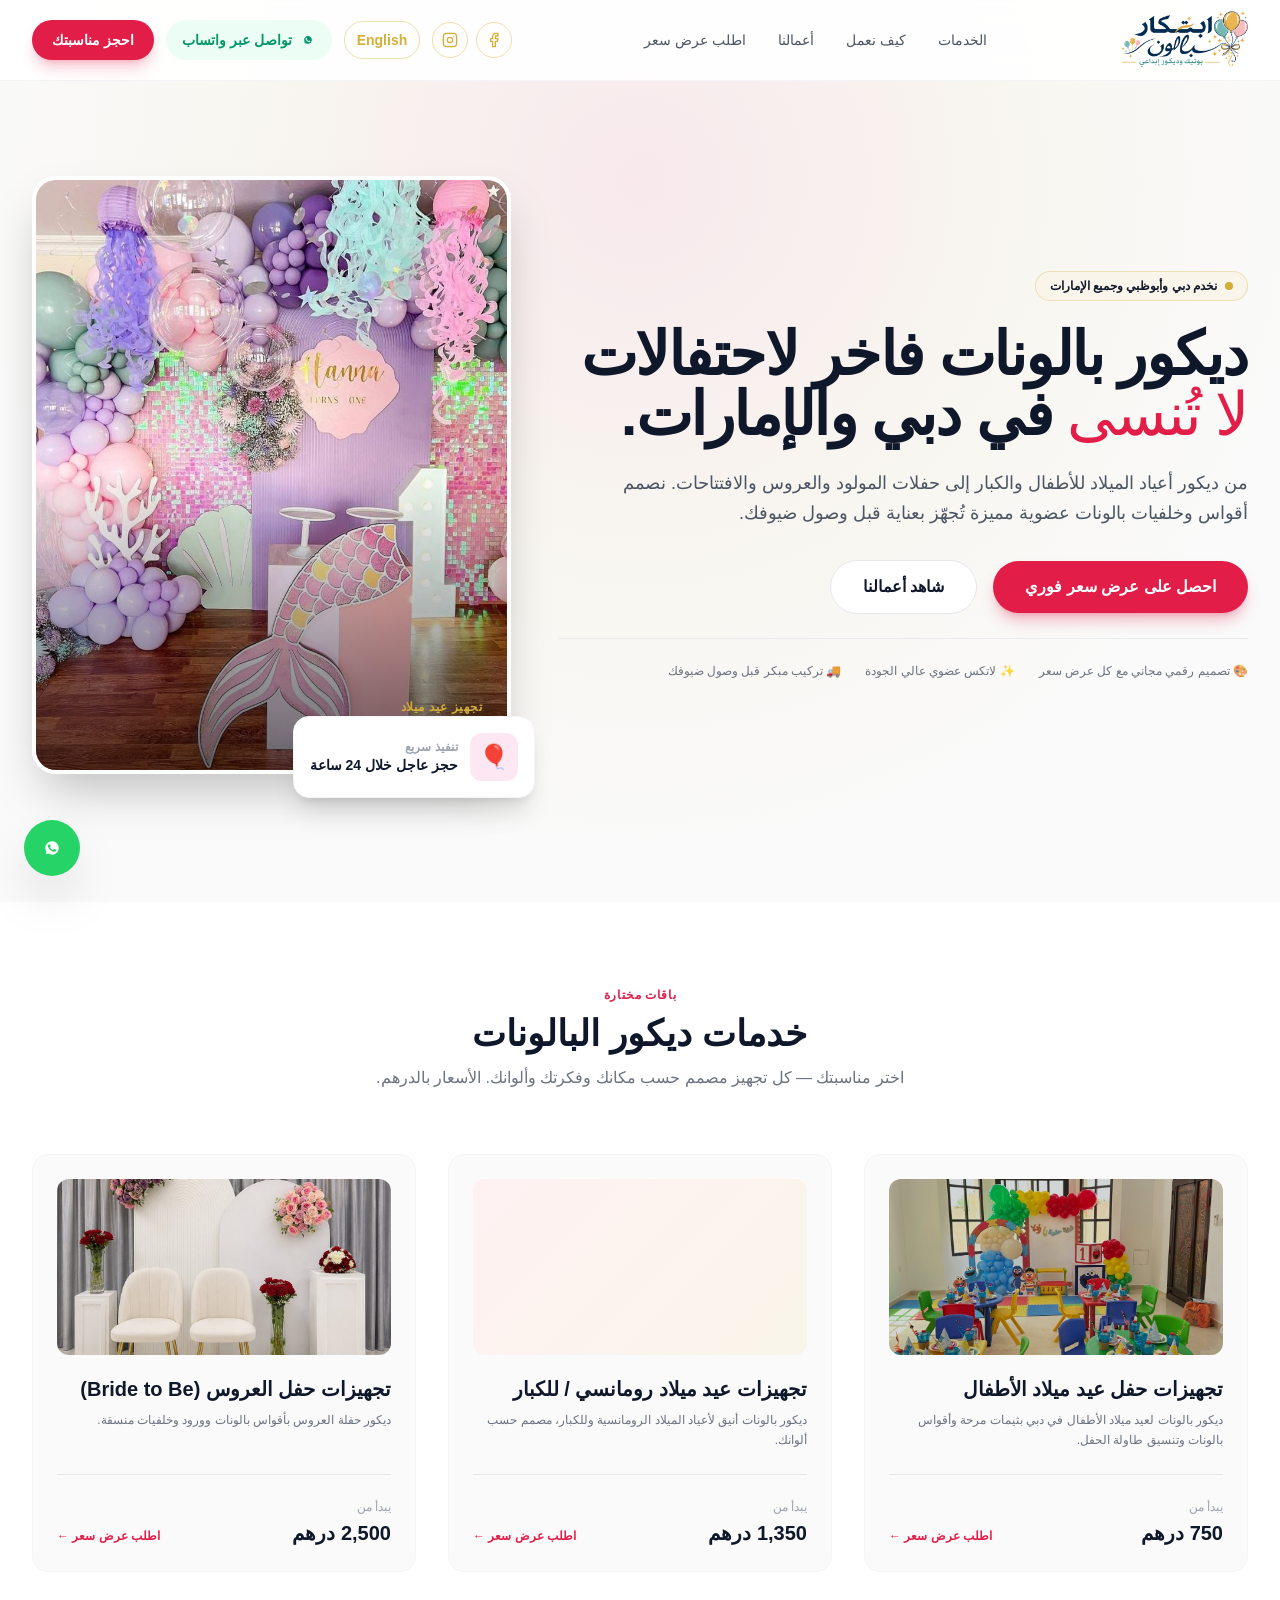
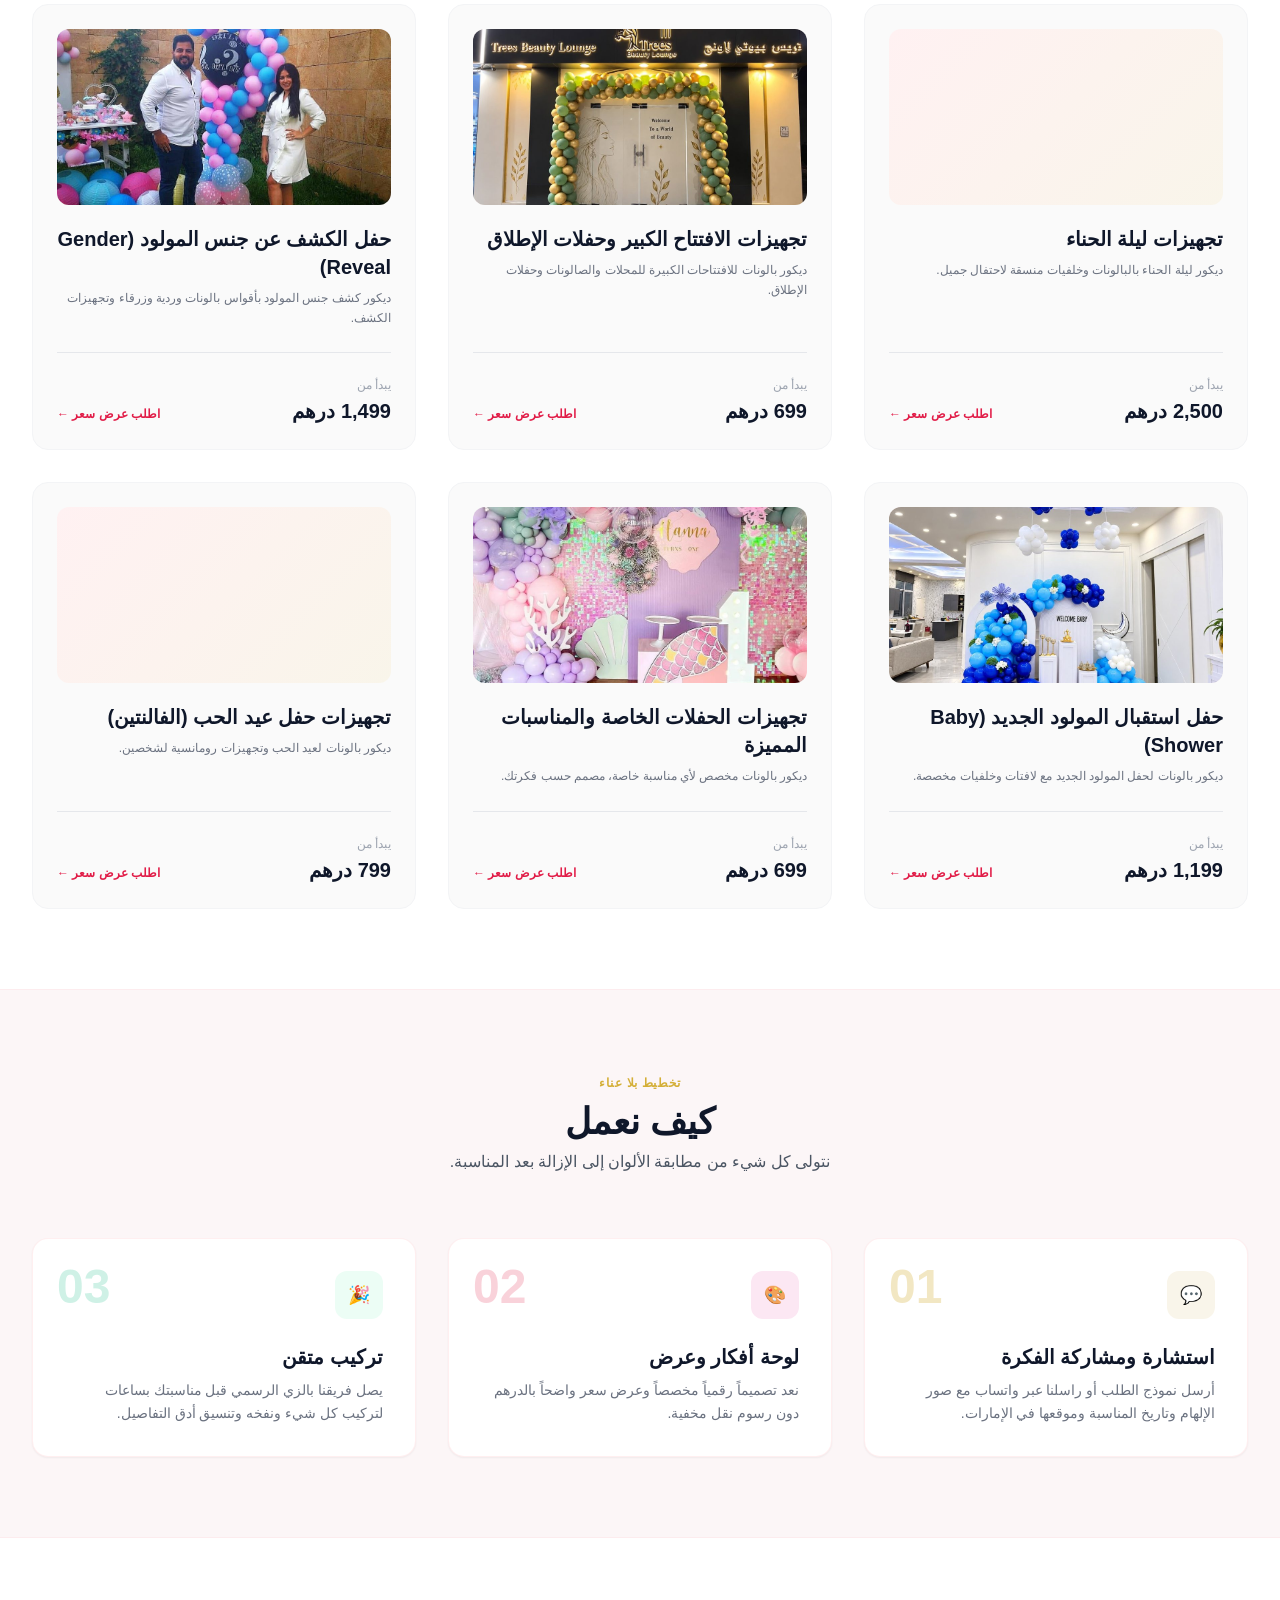
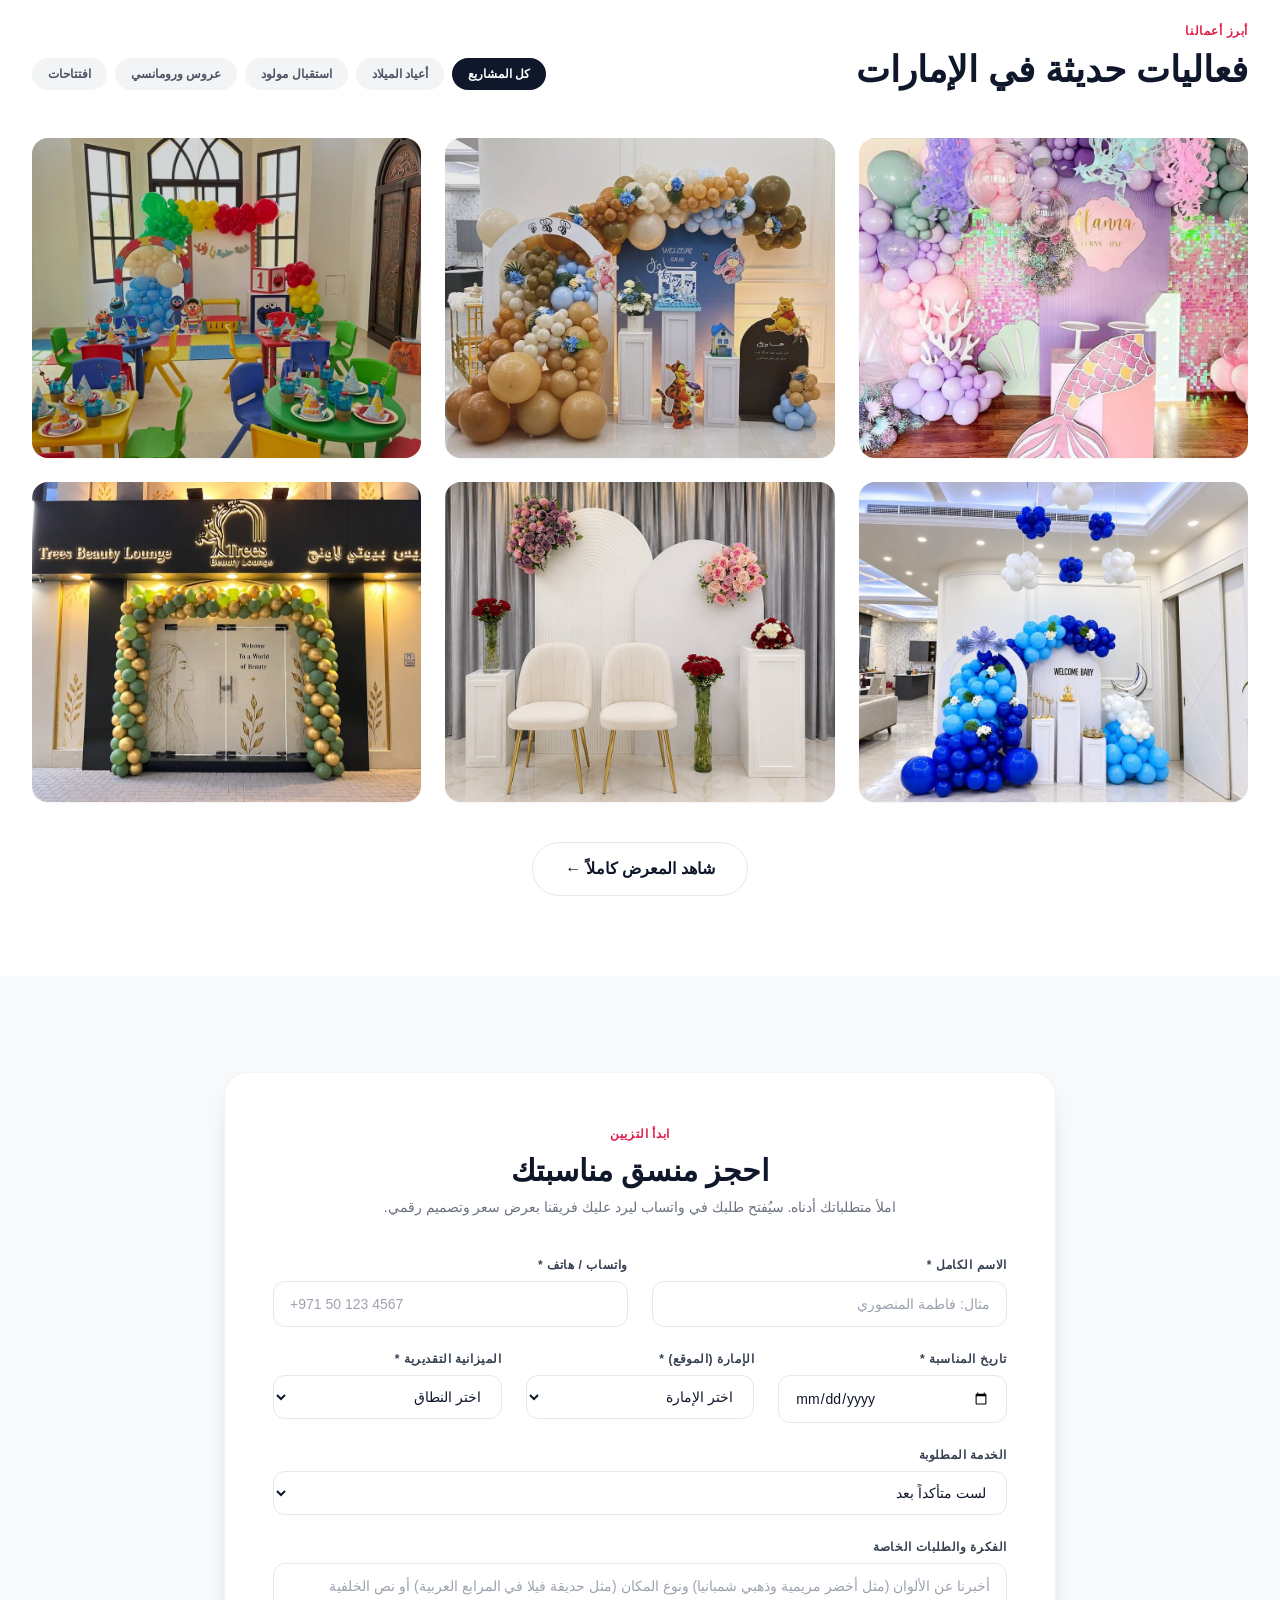
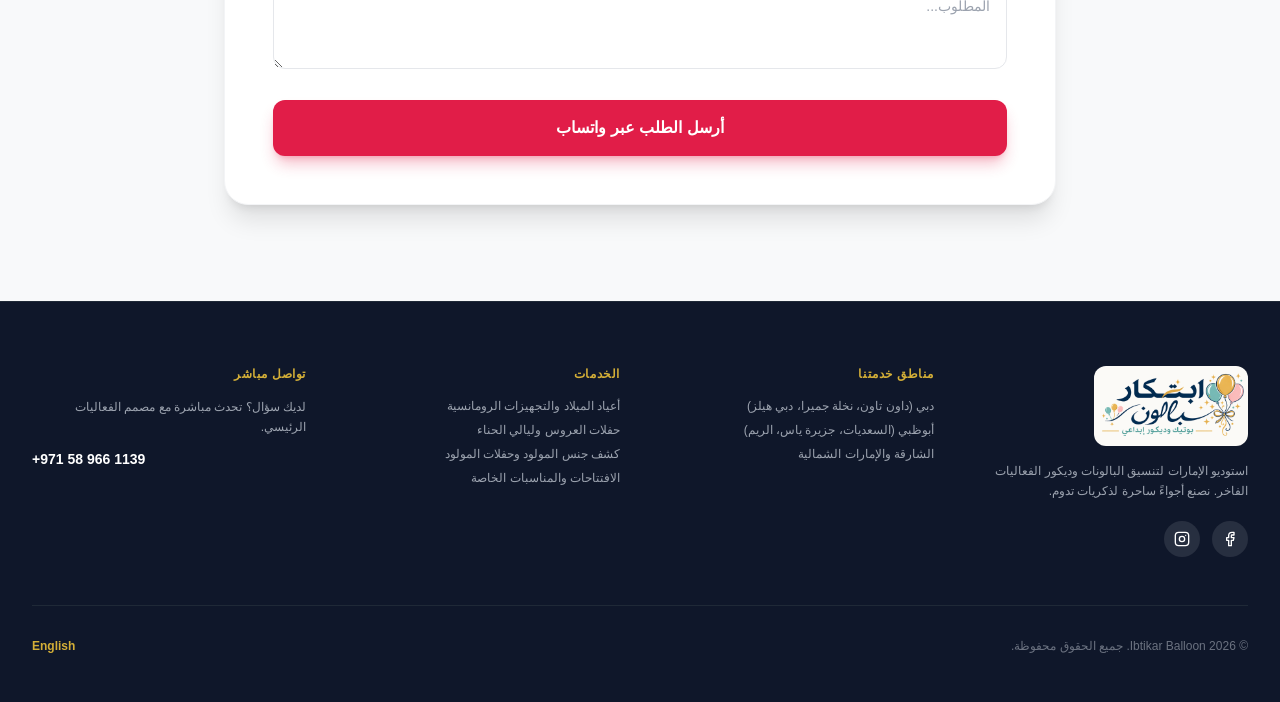
==== ar/index.html @ 16e136cc "Initial site: ibtikarballoons.ae Co-Authored-By: Claude Sonnet 5.5 <noreply@anthropic.com>" ====
<!DOCTYPE html>
<html lang="ar" dir="rtl" class="scroll-smooth">
<head>
  <meta charset="UTF-8">
  <meta name="viewport" content="width=device-width, initial-scale=1.0">
  <title>ديكور بالونات دبي والإمارات | Ibtikar Balloon</title>
  <meta name="description" content="ديكور بالونات في دبي والإمارات: أعياد ميلاد، حفلات مولود، حفلات عروس، ليالي حناء، كشف جنس المولود وافتتاحات. اطلب عرض سعر عبر واتساب.">
  <meta name="robots" content="index, follow, max-image-preview:large">
  <meta http-equiv="Content-Security-Policy" content="default-src 'self' file:; script-src 'self' file:; style-src 'self' file: https://fonts.googleapis.com; font-src https://fonts.gstatic.com; img-src 'self' file: data: https://images.unsplash.com; connect-src 'self'; object-src 'none'; base-uri 'self'; form-action 'self'">
  <meta name="referrer" content="strict-origin-when-cross-origin">
  <link rel="canonical" href="https://ibtikarballoons.ae/ar/">
  <link rel="alternate" hreflang="en" href="https://ibtikarballoons.ae/">
  <link rel="alternate" hreflang="ar" href="https://ibtikarballoons.ae/ar/">
  <link rel="alternate" hreflang="x-default" href="https://ibtikarballoons.ae/">
  <meta property="og:type" content="website">
  <meta property="og:site_name" content="Ibtikar Balloon">
  <meta property="og:locale" content="ar_AE">
  <meta property="og:locale:alternate" content="en_AE">
  <meta property="og:url" content="https://ibtikarballoons.ae/ar/">
  <meta property="og:title" content="ديكور بالونات دبي والإمارات | Ibtikar Balloon">
  <meta property="og:description" content="ديكور بالونات في دبي والإمارات: أعياد ميلاد، حفلات مولود، حفلات عروس، ليالي حناء، كشف جنس المولود وافتتاحات. اطلب عرض سعر عبر واتساب.">
  <meta property="og:image" content="https://ibtikarballoons.ae/og-image-ar.jpg">
  <meta property="og:image:width" content="1200">
  <meta property="og:image:height" content="630">
  <meta property="og:image:alt" content="Ibtikar Balloon - بوتيك وديكور إبداعي">
  <meta name="twitter:card" content="summary_large_image">
  <meta name="theme-color" content="#0F2A4D">
  <link rel="icon" type="image/png" href="../favicon-96x96.png" sizes="96x96">
  <link rel="shortcut icon" href="../favicon.ico">
  <link rel="apple-touch-icon" sizes="180x180" href="../apple-touch-icon.png">
  <link rel="manifest" href="../site.webmanifest">
  <link rel="preconnect" href="https://fonts.googleapis.com">
  <link rel="preconnect" href="https://fonts.gstatic.com" crossorigin>
  <link href="https://fonts.googleapis.com/css2?family=Plus+Jakarta+Sans:wght@300;400;500;600;700&family=Playfair+Display:ital,wght@0,600;0,700;1,400&family=Noto+Kufi+Arabic:wght@400;600;700&display=swap" rel="stylesheet">
  <link rel="stylesheet" href="../styles.css">
  <script type="application/ld+json">
{
  "@context": "https://schema.org",
  "@type": "LocalBusiness",
  "@id": "https://ibtikarballoons.ae/#business",
  "name": "Ibtikar Balloon",
  "url": "https://ibtikarballoons.ae/ar/",
  "image": "https://ibtikarballoons.ae/og-image.jpg",
  "logo": "https://ibtikarballoons.ae/logo.png",
  "description": "ديكور بالونات في دبي والإمارات: أعياد ميلاد، حفلات مولود، حفلات عروس، ليالي حناء، كشف جنس المولود وافتتاحات. اطلب عرض سعر عبر واتساب.",
  "telephone": "+971 58 966 1139",
  "inLanguage": "ar",
  "priceRange": "AED 699 - AED 2,500+",
  "areaServed": [
    "Dubai",
    "Abu Dhabi",
    "Sharjah",
    "Ajman",
    "Ras Al Khaimah",
    "Fujairah",
    "Umm Al Quwain"
  ],
  "address": {
    "@type": "PostalAddress",
    "addressCountry": "AE"
  },
  "sameAs": [
    "https://www.facebook.com/ibtballoons/",
    "https://www.instagram.com/ibt_balloons/"
  ],
  "hasOfferCatalog": {
    "@type": "OfferCatalog",
    "name": "خدمات ديكور البالونات",
    "itemListElement": [
      {
        "@type": "Offer",
        "priceCurrency": "AED",
        "price": "750",
        "itemOffered": {
          "@type": "Service",
          "name": "تجهيزات حفل عيد ميلاد الأطفال"
        }
      },
      {
        "@type": "Offer",
        "priceCurrency": "AED",
        "price": "1350",
        "itemOffered": {
          "@type": "Service",
          "name": "تجهيزات عيد ميلاد رومانسي / للكبار"
        }
      },
      {
        "@type": "Offer",
        "priceCurrency": "AED",
        "price": "2500",
        "itemOffered": {
          "@type": "Service",
          "name": "تجهيزات حفل العروس (Bride to Be)"
        }
      },
      {
        "@type": "Offer",
        "priceCurrency": "AED",
        "price": "2500",
        "itemOffered": {
          "@type": "Service",
          "name": "تجهيزات ليلة الحناء"
        }
      },
      {
        "@type": "Offer",
        "priceCurrency": "AED",
        "price": "699",
        "itemOffered": {
          "@type": "Service",
          "name": "تجهيزات الافتتاح الكبير وحفلات الإطلاق"
        }
      },
      {
        "@type": "Offer",
        "priceCurrency": "AED",
        "price": "1499",
        "itemOffered": {
          "@type": "Service",
          "name": "حفل الكشف عن جنس المولود (Gender Reveal)"
        }
      },
      {
        "@type": "Offer",
        "priceCurrency": "AED",
        "price": "1199",
        "itemOffered": {
          "@type": "Service",
          "name": "حفل استقبال المولود الجديد (Baby Shower)"
        }
      },
      {
        "@type": "Offer",
        "priceCurrency": "AED",
        "price": "699",
        "itemOffered": {
          "@type": "Service",
          "name": "تجهيزات الحفلات الخاصة والمناسبات المميزة"
        }
      },
      {
        "@type": "Offer",
        "priceCurrency": "AED",
        "price": "799",
        "itemOffered": {
          "@type": "Service",
          "name": "تجهيزات حفل عيد الحب (الفالنتين)"
        }
      }
    ]
  }
}
  </script>
</head>
<body class="bg-[#FAFAFA] text-brand-dark antialiased font-sans selection:bg-brand-rose selection:text-white">

  <!-- HEADER -->
  <header class="fixed top-0 inset-x-0 z-50 bg-white/90 backdrop-blur-md border-b border-gray-100">
    <div class="max-w-7xl mx-auto px-4 sm:px-6 lg:px-8 h-20 flex items-center justify-between">
      <a href="#" class="flex items-center" aria-label="Ibtikar Balloon - Boutique & Creative Decor">
        <img src="../logo-ar.png" alt="Ibtikar Balloon - Boutique & Creative Decor" class="h-16 w-auto mix-blend-multiply" width="900" height="444">
      </a>

      <nav class="hidden md:flex items-center gap-8 text-sm font-medium text-gray-600" aria-label="Main">
        <a href="#services" class="hover:text-brand-rose transition">الخدمات</a>
        <a href="#how-it-works" class="hover:text-brand-rose transition">كيف نعمل</a>
        <a href="#portfolio" class="hover:text-brand-rose transition">أعمالنا</a>
        <a href="#quote" class="hover:text-brand-rose transition">اطلب عرض سعر</a>
      </nav>

      <div class="hidden md:flex items-center gap-3">
        <div class="hidden lg:flex items-center gap-2">
        <a href="https://www.facebook.com/ibtballoons/" target="_blank" rel="noopener noreferrer me" aria-label="Facebook" class="w-9 h-9 flex items-center justify-center text-brand-gold border border-brand-gold/40 rounded-full hover:bg-brand-gold-light transition">
          <svg class="w-4 h-4" viewBox="0 0 24 24" fill="none" stroke="currentColor" stroke-width="2" stroke-linecap="round" stroke-linejoin="round" aria-hidden="true"><path d="M18 2h-3a5 5 0 0 0-5 5v3H7v4h3v8h4v-8h3l1-4h-4V7a1 1 0 0 1 1-1h3z"/></svg>
        </a>
        <a href="https://www.instagram.com/ibt_balloons/" target="_blank" rel="noopener noreferrer me" aria-label="Instagram" class="w-9 h-9 flex items-center justify-center text-brand-gold border border-brand-gold/40 rounded-full hover:bg-brand-gold-light transition">
          <svg class="w-4 h-4" viewBox="0 0 24 24" fill="none" stroke="currentColor" stroke-width="2" stroke-linecap="round" stroke-linejoin="round" aria-hidden="true"><rect x="2" y="2" width="20" height="20" rx="5"/><circle cx="12" cy="12" r="4"/><line x1="17.5" y1="6.5" x2="17.51" y2="6.5"/></svg>
        </a>
        </div>
        <a href="../index.html" hreflang="en" lang="en" class="lang-toggle text-sm font-semibold text-brand-gold border border-brand-gold/40 px-3 py-2 rounded-full hover:bg-brand-gold-light transition">English</a>
        <a href="https://wa.me/971589661139?text=%D9%85%D8%B1%D8%AD%D8%A8%D8%A7%D9%8B%D8%8C%20%D8%A3%D8%B1%D8%BA%D8%A8%20%D8%A8%D8%A7%D9%84%D8%A7%D8%B3%D8%AA%D9%81%D8%B3%D8%A7%D8%B1%20%D8%B9%D9%86%20%D8%AF%D9%8A%D9%83%D9%88%D8%B1%20%D8%A8%D8%A7%D9%84%D9%88%D9%86%D8%A7%D8%AA%20%D9%84%D9%85%D9%86%D8%A7%D8%B3%D8%A8%D8%A9." class="inline-flex items-center gap-2 text-sm font-semibold text-emerald-600 bg-emerald-50 px-4 py-2.5 rounded-full hover:bg-emerald-100 transition" target="_blank" rel="noopener noreferrer">
          <svg class="w-4 h-4 fill-current" viewBox="0 0 24 24" aria-hidden="true"><path d="M12.031 6.172c-3.181 0-5.767 2.586-5.768 5.766-.001 1.298.38 2.27 1.019 3.287l-.582 2.128 2.182-.573c.978.58 1.911.928 3.145.929 3.178 0 5.767-2.587 5.768-5.766 0-3.18-2.587-5.771-5.764-5.771zm3.392 8.244c-.144.405-.837.774-1.17.824-.299.045-.677.063-1.092-.069-.252-.08-.575-.187-.988-.365-1.739-.751-2.874-2.502-2.961-2.617-.087-.116-.708-.94-.708-1.793s.448-1.273.607-1.446c.159-.173.346-.217.462-.217l.332.006c.106.005.249-.04.39.298.144.347.491 1.2.534 1.287.043.087.072.188.014.304-.058.116-.087.188-.173.289l-.26.304c-.087.086-.177.18-.076.354.101.174.449.741.964 1.201.662.591 1.221.774 1.394.86s.275.072.376-.043c.101-.116.433-.506.549-.68.116-.173.231-.145.39-.087s1.011.477 1.184.564.289.13.332.202c.043.072.043.419-.101.824z"/></svg>
          <span>تواصل عبر واتساب</span>
        </a>
        <a href="#quote" class="bg-brand-rose hover:bg-brand-rose-hover text-white text-sm font-semibold px-5 py-2.5 rounded-full shadow-lg shadow-brand-rose/25 transition">احجز مناسبتك</a>
      </div>

      <button id="mobile-menu-btn" type="button" class="md:hidden p-2 text-gray-700" aria-label="Toggle navigation" aria-expanded="false" aria-controls="mobile-menu">
        <svg class="w-6 h-6" fill="none" stroke="currentColor" viewBox="0 0 24 24"><path stroke-linecap="round" stroke-linejoin="round" stroke-width="2" d="M4 6h16M4 12h16m-7 6h7"/></svg>
      </button>
    </div>

    <div id="mobile-menu" class="hidden md:hidden bg-white border-b border-gray-100 px-6 py-5 space-y-4 text-base font-medium">
      <a href="#services" class="block text-gray-700">الخدمات والأسعار</a>
      <a href="#how-it-works" class="block text-gray-700">كيف نعمل</a>
      <a href="#portfolio" class="block text-gray-700">أعمالنا</a>
      <a href="#quote" class="block text-brand-rose font-semibold">احجز تركيباً</a>
      <a href="https://wa.me/971589661139?text=%D9%85%D8%B1%D8%AD%D8%A8%D8%A7%D9%8B%D8%8C%20%D8%A3%D8%B1%D8%BA%D8%A8%20%D8%A8%D8%A7%D9%84%D8%A7%D8%B3%D8%AA%D9%81%D8%B3%D8%A7%D8%B1%20%D8%B9%D9%86%20%D8%AF%D9%8A%D9%83%D9%88%D8%B1%20%D8%A8%D8%A7%D9%84%D9%88%D9%86%D8%A7%D8%AA%20%D9%84%D9%85%D9%86%D8%A7%D8%B3%D8%A8%D8%A9." target="_blank" rel="noopener noreferrer" class="block text-emerald-600 font-semibold pt-2 border-t">تحدث معنا عبر واتساب</a>
      <div class="flex items-center gap-3 pt-1">
        <a href="https://www.facebook.com/ibtballoons/" target="_blank" rel="noopener noreferrer me" aria-label="Facebook" class="w-9 h-9 flex items-center justify-center text-brand-gold border border-brand-gold/40 rounded-full hover:bg-brand-gold-light transition">
          <svg class="w-4 h-4" viewBox="0 0 24 24" fill="none" stroke="currentColor" stroke-width="2" stroke-linecap="round" stroke-linejoin="round" aria-hidden="true"><path d="M18 2h-3a5 5 0 0 0-5 5v3H7v4h3v8h4v-8h3l1-4h-4V7a1 1 0 0 1 1-1h3z"/></svg>
        </a>
        <a href="https://www.instagram.com/ibt_balloons/" target="_blank" rel="noopener noreferrer me" aria-label="Instagram" class="w-9 h-9 flex items-center justify-center text-brand-gold border border-brand-gold/40 rounded-full hover:bg-brand-gold-light transition">
          <svg class="w-4 h-4" viewBox="0 0 24 24" fill="none" stroke="currentColor" stroke-width="2" stroke-linecap="round" stroke-linejoin="round" aria-hidden="true"><rect x="2" y="2" width="20" height="20" rx="5"/><circle cx="12" cy="12" r="4"/><line x1="17.5" y1="6.5" x2="17.51" y2="6.5"/></svg>
        </a>
        </div>
      <a href="../index.html" hreflang="en" lang="en" class="lang-toggle block text-brand-gold font-semibold">English</a>
    </div>
  </header>

  <main>
  <!-- HERO -->
  <section class="relative pt-32 pb-20 md:pt-44 md:pb-32 overflow-hidden hero-glow">
    <div class="max-w-7xl mx-auto px-4 sm:px-6 lg:px-8">
      <div class="grid grid-cols-1 lg:grid-cols-12 gap-12 items-center">
        <div class="lg:col-span-7 space-y-6 text-center lg:text-start">
          <div class="inline-flex items-center gap-2 bg-brand-gold-light border border-brand-gold/30 px-3.5 py-1.5 rounded-full text-xs font-semibold">
            <span class="w-2 h-2 rounded-full bg-brand-gold animate-pulse"></span>
            <span>نخدم دبي وأبوظبي وجميع الإمارات</span>
          </div>
          <h1 class="text-4xl sm:text-5xl lg:text-6xl font-serif font-bold tracking-tight leading-[1.15]">ديكور بالونات فاخر لاحتفالات <span class="italic text-brand-rose font-normal">لا تُنسى</span> في دبي والإمارات.</h1>
          <p class="text-lg text-gray-600 max-w-2xl mx-auto lg:mx-0 leading-relaxed font-light">من ديكور أعياد الميلاد للأطفال والكبار إلى حفلات المولود والعروس والافتتاحات. نصمم أقواس وخلفيات بالونات عضوية مميزة تُجهّز بعناية قبل وصول ضيوفك.</p>
          <div class="flex flex-col sm:flex-row items-center justify-center lg:justify-start gap-4 pt-2">
            <a href="#quote" class="w-full sm:w-auto text-center px-8 py-3.5 bg-brand-rose hover:bg-brand-rose-hover text-white font-semibold rounded-full shadow-lg shadow-brand-rose/30 transition hover:-translate-y-0.5">احصل على عرض سعر فوري</a>
            <a href="#portfolio" class="w-full sm:w-auto text-center px-8 py-3.5 bg-white border border-gray-200 hover:bg-gray-50 font-semibold rounded-full transition">شاهد أعمالنا</a>
          </div>
          <div class="pt-6 border-t border-gray-200/80 flex flex-wrap items-center justify-center lg:justify-start gap-x-6 gap-y-2 text-xs text-gray-500 font-medium">
            <div>🎨 تصميم رقمي مجاني مع كل عرض سعر</div>
            <div>✨ لاتكس عضوي عالي الجودة</div>
            <div>🚚 تركيب مبكر قبل وصول ضيوفك</div>
          </div>
        </div>

        <div class="lg:col-span-5 relative">
          <div class="relative mx-auto max-w-md lg:max-w-none">
            <div class="relative rounded-3xl overflow-hidden shadow-2xl border-4 border-white aspect-[4/5] img-fallback">
              <img src="../portfolio/mermaid-birthday.jpg" alt="ديكور بالونات عيد ميلاد بثيم حورية البحر" class="w-full h-full object-cover" fetchpriority="high">
              <div class="absolute inset-0 bg-gradient-to-t from-black/60 via-transparent to-transparent flex items-end p-6">
                <div class="text-white">
                  <span class="text-xs uppercase tracking-wider text-brand-gold font-bold">تجهيز عيد ميلاد</span>
                  <p class="font-serif text-lg font-semibold">ثيم حورية البحر</p>
                </div>
              </div>
            </div>
            <div class="absolute -bottom-6 -start-6 bg-white p-4 rounded-2xl shadow-xl border border-gray-100 flex items-center gap-3">
              <div class="w-12 h-12 rounded-xl bg-pink-100 flex items-center justify-center text-2xl" aria-hidden="true">🎈</div>
              <div>
                <p class="text-xs text-gray-400 uppercase font-semibold">تنفيذ سريع</p>
                <p class="text-sm font-bold">حجز عاجل خلال 24 ساعة</p>
              </div>
            </div>
          </div>
        </div>
      </div>
    </div>
  </section>

  <!-- SERVICES -->
  <section id="services" class="py-20 bg-white">
    <div class="max-w-7xl mx-auto px-4 sm:px-6 lg:px-8">
      <div class="text-center max-w-2xl mx-auto mb-16">
        <span class="text-brand-rose font-semibold tracking-wider uppercase text-xs">باقات مختارة</span>
        <h2 class="text-3xl sm:text-4xl font-serif font-bold mt-2">خدمات ديكور البالونات</h2>
        <p class="text-gray-500 mt-3 text-sm sm:text-base">اختر مناسبتك — كل تجهيز مصمم حسب مكانك وفكرتك وألوانك. الأسعار بالدرهم.</p>
      </div>

      <div class="grid grid-cols-1 md:grid-cols-2 lg:grid-cols-3 gap-8">
        <div class="rounded-2xl border border-gray-100 bg-[#FAFAFA] p-6 hover:shadow-xl hover:border-brand-rose/20 transition-all flex flex-col justify-between">
          <div>
            <div class="h-44 rounded-xl overflow-hidden mb-5 img-fallback"><img src="../portfolio/kids-party.jpg" alt="تجهيزات حفل عيد ميلاد الأطفال" loading="lazy" class="w-full h-full object-cover"></div>
            <h3 class="font-serif font-bold text-xl">تجهيزات حفل عيد ميلاد الأطفال</h3>
            <p class="text-gray-500 text-xs mt-2 leading-relaxed">ديكور بالونات لعيد ميلاد الأطفال في دبي بثيمات مرحة وأقواس بالونات وتنسيق طاولة الحفل.</p>
          </div>
          <div class="pt-6 border-t border-gray-200 mt-6">
            <span class="text-xs text-gray-400 block font-medium">يبدأ من</span>
            <div class="flex items-baseline justify-between mt-1 gap-2">
              <span class="text-xl font-bold">750 درهم</span>
              <a href="#quote" data-service="Kids&#39; Birthday Party Setup" class="svc-link text-xs font-bold text-brand-rose hover:underline whitespace-nowrap">اطلب عرض سعر ←</a>
            </div>
          </div>
        </div>
        <div class="rounded-2xl border border-gray-100 bg-[#FAFAFA] p-6 hover:shadow-xl hover:border-brand-rose/20 transition-all flex flex-col justify-between">
          <div>
            <div class="h-44 rounded-xl overflow-hidden mb-5 img-fallback"><img src="https://images.unsplash.com/photo-1769038932067-6183daa327ad?auto=format&fit=crop&w=600&q=80" alt="تجهيزات عيد ميلاد رومانسي / للكبار" loading="lazy" class="w-full h-full object-cover"></div>
            <h3 class="font-serif font-bold text-xl">تجهيزات عيد ميلاد رومانسي / للكبار</h3>
            <p class="text-gray-500 text-xs mt-2 leading-relaxed">ديكور بالونات أنيق لأعياد الميلاد الرومانسية وللكبار، مصمم حسب ألوانك.</p>
          </div>
          <div class="pt-6 border-t border-gray-200 mt-6">
            <span class="text-xs text-gray-400 block font-medium">يبدأ من</span>
            <div class="flex items-baseline justify-between mt-1 gap-2">
              <span class="text-xl font-bold">1,350 درهم</span>
              <a href="#quote" data-service="Romantic / Adult Birthday Setup" class="svc-link text-xs font-bold text-brand-rose hover:underline whitespace-nowrap">اطلب عرض سعر ←</a>
            </div>
          </div>
        </div>
        <div class="rounded-2xl border border-gray-100 bg-[#FAFAFA] p-6 hover:shadow-xl hover:border-brand-rose/20 transition-all flex flex-col justify-between">
          <div>
            <div class="h-44 rounded-xl overflow-hidden mb-5 img-fallback"><img src="../portfolio/romantic-backdrop.jpg" alt="تجهيزات حفل العروس (Bride to Be)" loading="lazy" class="w-full h-full object-cover"></div>
            <h3 class="font-serif font-bold text-xl">تجهيزات حفل العروس (Bride to Be)</h3>
            <p class="text-gray-500 text-xs mt-2 leading-relaxed">ديكور حفلة العروس بأقواس بالونات وورود وخلفيات منسقة.</p>
          </div>
          <div class="pt-6 border-t border-gray-200 mt-6">
            <span class="text-xs text-gray-400 block font-medium">يبدأ من</span>
            <div class="flex items-baseline justify-between mt-1 gap-2">
              <span class="text-xl font-bold">2,500 درهم</span>
              <a href="#quote" data-service="Bride-to-Be / Bridal Shower Party" class="svc-link text-xs font-bold text-brand-rose hover:underline whitespace-nowrap">اطلب عرض سعر ←</a>
            </div>
          </div>
        </div>
        <div class="rounded-2xl border border-gray-100 bg-[#FAFAFA] p-6 hover:shadow-xl hover:border-brand-rose/20 transition-all flex flex-col justify-between">
          <div>
            <div class="h-44 rounded-xl overflow-hidden mb-5 img-fallback"><img src="https://images.unsplash.com/photo-1732118400647-a81e3b37be87?auto=format&fit=crop&w=600&q=80" alt="تجهيزات ليلة الحناء" loading="lazy" class="w-full h-full object-cover"></div>
            <h3 class="font-serif font-bold text-xl">تجهيزات ليلة الحناء</h3>
            <p class="text-gray-500 text-xs mt-2 leading-relaxed">ديكور ليلة الحناء بالبالونات وخلفيات منسقة لاحتفال جميل.</p>
          </div>
          <div class="pt-6 border-t border-gray-200 mt-6">
            <span class="text-xs text-gray-400 block font-medium">يبدأ من</span>
            <div class="flex items-baseline justify-between mt-1 gap-2">
              <span class="text-xl font-bold">2,500 درهم</span>
              <a href="#quote" data-service="Henna Night / Celebration" class="svc-link text-xs font-bold text-brand-rose hover:underline whitespace-nowrap">اطلب عرض سعر ←</a>
            </div>
          </div>
        </div>
        <div class="rounded-2xl border border-gray-100 bg-[#FAFAFA] p-6 hover:shadow-xl hover:border-brand-rose/20 transition-all flex flex-col justify-between">
          <div>
            <div class="h-44 rounded-xl overflow-hidden mb-5 img-fallback"><img src="../portfolio/grand-opening.jpg" alt="تجهيزات الافتتاح الكبير وحفلات الإطلاق" loading="lazy" class="w-full h-full object-cover"></div>
            <h3 class="font-serif font-bold text-xl">تجهيزات الافتتاح الكبير وحفلات الإطلاق</h3>
            <p class="text-gray-500 text-xs mt-2 leading-relaxed">ديكور بالونات للافتتاحات الكبيرة للمحلات والصالونات وحفلات الإطلاق.</p>
          </div>
          <div class="pt-6 border-t border-gray-200 mt-6">
            <span class="text-xs text-gray-400 block font-medium">يبدأ من</span>
            <div class="flex items-baseline justify-between mt-1 gap-2">
              <span class="text-xl font-bold">699 درهم</span>
              <a href="#quote" data-service="Grand Opening &amp; Launch Party Setup" class="svc-link text-xs font-bold text-brand-rose hover:underline whitespace-nowrap">اطلب عرض سعر ←</a>
            </div>
          </div>
        </div>
        <div class="rounded-2xl border border-gray-100 bg-[#FAFAFA] p-6 hover:shadow-xl hover:border-brand-rose/20 transition-all flex flex-col justify-between">
          <div>
            <div class="h-44 rounded-xl overflow-hidden mb-5 img-fallback"><img src="../portfolio/gender-reveal.jpg" alt="حفل الكشف عن جنس المولود (Gender Reveal)" loading="lazy" class="w-full h-full object-cover"></div>
            <h3 class="font-serif font-bold text-xl">حفل الكشف عن جنس المولود (Gender Reveal)</h3>
            <p class="text-gray-500 text-xs mt-2 leading-relaxed">ديكور كشف جنس المولود بأقواس بالونات وردية وزرقاء وتجهيزات الكشف.</p>
          </div>
          <div class="pt-6 border-t border-gray-200 mt-6">
            <span class="text-xs text-gray-400 block font-medium">يبدأ من</span>
            <div class="flex items-baseline justify-between mt-1 gap-2">
              <span class="text-xl font-bold">1,499 درهم</span>
              <a href="#quote" data-service="Gender Reveal Party" class="svc-link text-xs font-bold text-brand-rose hover:underline whitespace-nowrap">اطلب عرض سعر ←</a>
            </div>
          </div>
        </div>
        <div class="rounded-2xl border border-gray-100 bg-[#FAFAFA] p-6 hover:shadow-xl hover:border-brand-rose/20 transition-all flex flex-col justify-between">
          <div>
            <div class="h-44 rounded-xl overflow-hidden mb-5 img-fallback"><img src="../portfolio/welcome-baby.jpg" alt="حفل استقبال المولود الجديد (Baby Shower)" loading="lazy" class="w-full h-full object-cover"></div>
            <h3 class="font-serif font-bold text-xl">حفل استقبال المولود الجديد (Baby Shower)</h3>
            <p class="text-gray-500 text-xs mt-2 leading-relaxed">ديكور بالونات لحفل المولود الجديد مع لافتات وخلفيات مخصصة.</p>
          </div>
          <div class="pt-6 border-t border-gray-200 mt-6">
            <span class="text-xs text-gray-400 block font-medium">يبدأ من</span>
            <div class="flex items-baseline justify-between mt-1 gap-2">
              <span class="text-xl font-bold">1,199 درهم</span>
              <a href="#quote" data-service="Baby Shower / Welcome Baby Setup" class="svc-link text-xs font-bold text-brand-rose hover:underline whitespace-nowrap">اطلب عرض سعر ←</a>
            </div>
          </div>
        </div>
        <div class="rounded-2xl border border-gray-100 bg-[#FAFAFA] p-6 hover:shadow-xl hover:border-brand-rose/20 transition-all flex flex-col justify-between">
          <div>
            <div class="h-44 rounded-xl overflow-hidden mb-5 img-fallback"><img src="../portfolio/mermaid-birthday.jpg" alt="تجهيزات الحفلات الخاصة والمناسبات المميزة" loading="lazy" class="w-full h-full object-cover"></div>
            <h3 class="font-serif font-bold text-xl">تجهيزات الحفلات الخاصة والمناسبات المميزة</h3>
            <p class="text-gray-500 text-xs mt-2 leading-relaxed">ديكور بالونات مخصص لأي مناسبة خاصة، مصمم حسب فكرتك.</p>
          </div>
          <div class="pt-6 border-t border-gray-200 mt-6">
            <span class="text-xs text-gray-400 block font-medium">يبدأ من</span>
            <div class="flex items-baseline justify-between mt-1 gap-2">
              <span class="text-xl font-bold">699 درهم</span>
              <a href="#quote" data-service="Custom &amp; Special Occasion Party" class="svc-link text-xs font-bold text-brand-rose hover:underline whitespace-nowrap">اطلب عرض سعر ←</a>
            </div>
          </div>
        </div>
        <div class="rounded-2xl border border-gray-100 bg-[#FAFAFA] p-6 hover:shadow-xl hover:border-brand-rose/20 transition-all flex flex-col justify-between">
          <div>
            <div class="h-44 rounded-xl overflow-hidden mb-5 img-fallback"><img src="https://images.unsplash.com/photo-1530098403657-0d93d64d087d?auto=format&fit=crop&w=600&q=80" alt="تجهيزات حفل عيد الحب (الفالنتين)" loading="lazy" class="w-full h-full object-cover"></div>
            <h3 class="font-serif font-bold text-xl">تجهيزات حفل عيد الحب (الفالنتين)</h3>
            <p class="text-gray-500 text-xs mt-2 leading-relaxed">ديكور بالونات لعيد الحب وتجهيزات رومانسية لشخصين.</p>
          </div>
          <div class="pt-6 border-t border-gray-200 mt-6">
            <span class="text-xs text-gray-400 block font-medium">يبدأ من</span>
            <div class="flex items-baseline justify-between mt-1 gap-2">
              <span class="text-xl font-bold">799 درهم</span>
              <a href="#quote" data-service="Valentine&#39;s Day Party / Romantic Setup" class="svc-link text-xs font-bold text-brand-rose hover:underline whitespace-nowrap">اطلب عرض سعر ←</a>
            </div>
          </div>
        </div>
      </div>
    </div>
  </section>

  <!-- HOW IT WORKS -->
  <section id="how-it-works" class="py-20 bg-brand-blush/40 border-y border-rose-100/50">
    <div class="max-w-7xl mx-auto px-4 sm:px-6 lg:px-8">
      <div class="text-center max-w-2xl mx-auto mb-16">
        <span class="text-brand-gold font-bold tracking-wider uppercase text-xs">تخطيط بلا عناء</span>
        <h2 class="text-3xl sm:text-4xl font-serif font-bold mt-2">كيف نعمل</h2>
        <p class="text-gray-600 mt-2 text-sm sm:text-base">نتولى كل شيء من مطابقة الألوان إلى الإزالة بعد المناسبة.</p>
      </div>
      <div class="grid grid-cols-1 md:grid-cols-3 gap-8">
        <div class="bg-white p-8 rounded-2xl shadow-sm border border-rose-100/60 relative">
          <span class="text-5xl font-serif font-bold text-brand-gold/30 absolute top-6 end-6" aria-hidden="true">01</span>
          <div class="w-12 h-12 rounded-xl bg-brand-gold-light flex items-center justify-center text-lg mb-6" aria-hidden="true">💬</div>
          <h3 class="text-xl font-bold mb-2">استشارة ومشاركة الفكرة</h3>
          <p class="text-gray-500 text-sm leading-relaxed">أرسل نموذج الطلب أو راسلنا عبر واتساب مع صور الإلهام وتاريخ المناسبة وموقعها في الإمارات.</p>
        </div>
        <div class="bg-white p-8 rounded-2xl shadow-sm border border-rose-100/60 relative">
          <span class="text-5xl font-serif font-bold text-brand-rose/20 absolute top-6 end-6" aria-hidden="true">02</span>
          <div class="w-12 h-12 rounded-xl bg-pink-100 flex items-center justify-center text-lg mb-6" aria-hidden="true">🎨</div>
          <h3 class="text-xl font-bold mb-2">لوحة أفكار وعرض</h3>
          <p class="text-gray-500 text-sm leading-relaxed">نعد تصميماً رقمياً مخصصاً وعرض سعر واضحاً بالدرهم دون رسوم نقل مخفية.</p>
        </div>
        <div class="bg-white p-8 rounded-2xl shadow-sm border border-rose-100/60 relative">
          <span class="text-5xl font-serif font-bold text-emerald-500/20 absolute top-6 end-6" aria-hidden="true">03</span>
          <div class="w-12 h-12 rounded-xl bg-emerald-50 flex items-center justify-center text-lg mb-6" aria-hidden="true">🎉</div>
          <h3 class="text-xl font-bold mb-2">تركيب متقن</h3>
          <p class="text-gray-500 text-sm leading-relaxed">يصل فريقنا بالزي الرسمي قبل مناسبتك بساعات لتركيب كل شيء ونفخه وتنسيق أدق التفاصيل.</p>
        </div>
      </div>
    </div>
  </section>

  <!-- PORTFOLIO -->
  <section id="portfolio" class="py-20 bg-white">
    <div class="max-w-7xl mx-auto px-4 sm:px-6 lg:px-8">
      <div class="flex flex-col md:flex-row md:items-end justify-between mb-12 gap-6">
        <div>
          <span class="text-brand-rose font-semibold tracking-wider uppercase text-xs">أبرز أعمالنا</span>
          <h2 class="text-3xl sm:text-4xl font-serif font-bold mt-2">فعاليات حديثة في الإمارات</h2>
        </div>
        <div class="flex flex-wrap gap-2 text-xs font-semibold" id="portfolio-filters" role="group" aria-label="Filter projects">
          <button type="button" aria-pressed="true" class="filter-btn px-4 py-2 rounded-full bg-brand-dark text-white transition" data-filter="all">كل المشاريع</button>
<button type="button" aria-pressed="false" class="filter-btn px-4 py-2 rounded-full bg-gray-100 text-gray-600 hover:bg-gray-200 transition" data-filter="birthdays">أعياد الميلاد</button>
          <button type="button" aria-pressed="false" class="filter-btn px-4 py-2 rounded-full bg-gray-100 text-gray-600 hover:bg-gray-200 transition" data-filter="baby">استقبال مولود</button>
          <button type="button" aria-pressed="false" class="filter-btn px-4 py-2 rounded-full bg-gray-100 text-gray-600 hover:bg-gray-200 transition" data-filter="romantic">عروس ورومانسي</button>
          <button type="button" aria-pressed="false" class="filter-btn px-4 py-2 rounded-full bg-gray-100 text-gray-600 hover:bg-gray-200 transition" data-filter="opening">افتتاحات</button>
        </div>
      </div>

      <!-- Captions are always visible on touch screens, hover-reveal on md+ -->
      <div class="grid grid-cols-1 sm:grid-cols-2 lg:grid-cols-3 gap-6" id="portfolio-grid">
        <div class="portfolio-item group relative h-80 rounded-2xl overflow-hidden shadow-sm img-fallback" data-category="birthdays">
          <img src="../portfolio/mermaid-birthday.jpg" alt="حفل عيد ميلاد - ثيم حورية البحر" loading="lazy" class="w-full h-full object-cover md:group-hover:scale-105 transition duration-500">
          <div class="absolute inset-0 bg-gradient-to-t from-black/70 via-black/20 to-transparent md:opacity-0 md:group-hover:opacity-100 md:group-focus-within:opacity-100 transition duration-300 flex flex-col justify-end p-6 text-white">
            <span class="text-xs uppercase text-brand-gold font-bold">حفل عيد ميلاد</span>
            <h4 class="font-serif text-lg font-bold">ثيم حورية البحر</h4>
          </div>
        </div>
        <div class="portfolio-item group relative h-80 rounded-2xl overflow-hidden shadow-sm img-fallback" data-category="birthdays">
          <img src="../portfolio/pooh-welcome.jpg" alt="احتفال للأطفال - ثيم ويني الدبدوب" loading="lazy" class="w-full h-full object-cover md:group-hover:scale-105 transition duration-500">
          <div class="absolute inset-0 bg-gradient-to-t from-black/70 via-black/20 to-transparent md:opacity-0 md:group-hover:opacity-100 md:group-focus-within:opacity-100 transition duration-300 flex flex-col justify-end p-6 text-white">
            <span class="text-xs uppercase text-brand-gold font-bold">احتفال للأطفال</span>
            <h4 class="font-serif text-lg font-bold">ثيم ويني الدبدوب</h4>
          </div>
        </div>
        <div class="portfolio-item group relative h-80 rounded-2xl overflow-hidden shadow-sm img-fallback" data-category="birthdays">
          <img src="../portfolio/kids-party.jpg" alt="حفل عيد ميلاد أطفال - حفل ملون ومرح" loading="lazy" class="w-full h-full object-cover md:group-hover:scale-105 transition duration-500">
          <div class="absolute inset-0 bg-gradient-to-t from-black/70 via-black/20 to-transparent md:opacity-0 md:group-hover:opacity-100 md:group-focus-within:opacity-100 transition duration-300 flex flex-col justify-end p-6 text-white">
            <span class="text-xs uppercase text-brand-gold font-bold">حفل عيد ميلاد أطفال</span>
            <h4 class="font-serif text-lg font-bold">حفل ملون ومرح</h4>
          </div>
        </div>
        <div class="portfolio-item group relative h-80 rounded-2xl overflow-hidden shadow-sm img-fallback" data-category="baby">
          <img src="../portfolio/welcome-baby.jpg" alt="استقبال مولود - قوس بالونات أزرق" loading="lazy" class="w-full h-full object-cover md:group-hover:scale-105 transition duration-500">
          <div class="absolute inset-0 bg-gradient-to-t from-black/70 via-black/20 to-transparent md:opacity-0 md:group-hover:opacity-100 md:group-focus-within:opacity-100 transition duration-300 flex flex-col justify-end p-6 text-white">
            <span class="text-xs uppercase text-brand-gold font-bold">استقبال مولود</span>
            <h4 class="font-serif text-lg font-bold">قوس بالونات أزرق</h4>
          </div>
        </div>
        <div class="portfolio-item group relative h-80 rounded-2xl overflow-hidden shadow-sm img-fallback" data-category="romantic">
          <img src="../portfolio/romantic-backdrop.jpg" alt="حفل عروس / رومانسي - قوس أبيض وورود" loading="lazy" class="w-full h-full object-cover md:group-hover:scale-105 transition duration-500">
          <div class="absolute inset-0 bg-gradient-to-t from-black/70 via-black/20 to-transparent md:opacity-0 md:group-hover:opacity-100 md:group-focus-within:opacity-100 transition duration-300 flex flex-col justify-end p-6 text-white">
            <span class="text-xs uppercase text-brand-gold font-bold">حفل عروس / رومانسي</span>
            <h4 class="font-serif text-lg font-bold">قوس أبيض وورود</h4>
          </div>
        </div>
        <div class="portfolio-item group relative h-80 rounded-2xl overflow-hidden shadow-sm img-fallback" data-category="opening">
          <img src="../portfolio/grand-opening.jpg" alt="افتتاح كبير - قوس مدخل أخضر وذهبي" loading="lazy" class="w-full h-full object-cover md:group-hover:scale-105 transition duration-500">
          <div class="absolute inset-0 bg-gradient-to-t from-black/70 via-black/20 to-transparent md:opacity-0 md:group-hover:opacity-100 md:group-focus-within:opacity-100 transition duration-300 flex flex-col justify-end p-6 text-white">
            <span class="text-xs uppercase text-brand-gold font-bold">افتتاح كبير</span>
            <h4 class="font-serif text-lg font-bold">قوس مدخل أخضر وذهبي</h4>
          </div>
        </div>
      </div>
      <div class="text-center mt-10">
        <a href="gallery/index.html" class="inline-block px-8 py-3.5 bg-white border border-gray-200 hover:bg-gray-50 font-semibold rounded-full transition">شاهد المعرض كاملاً ←</a>
      </div>
    </div>
  </section>

  <!-- QUOTE FORM -->
  <section id="quote" class="py-24 bg-[#F8F9FA]">
    <div class="max-w-4xl mx-auto px-4 sm:px-6 lg:px-8">
      <div class="bg-white rounded-3xl p-6 sm:p-12 shadow-xl border border-gray-100">
        <div class="text-center max-w-xl mx-auto mb-10">
          <span class="text-brand-rose font-bold text-xs uppercase tracking-wider">ابدأ التزيين</span>
          <h2 class="text-3xl font-serif font-bold mt-2">احجز منسق مناسبتك</h2>
          <p class="text-gray-500 text-sm mt-2">املأ متطلباتك أدناه. سيُفتح طلبك في واتساب ليرد عليك فريقنا بعرض سعر وتصميم رقمي.</p>
        </div>

        <form id="booking-form" data-wa-number="971589661139" class="space-y-6" novalidate>
          <div class="grid grid-cols-1 sm:grid-cols-2 gap-6">
            <div>
              <label for="f-name" class="block text-xs font-semibold text-gray-700 uppercase tracking-wider mb-2">الاسم الكامل *</label>
              <input id="f-name" name="name" type="text" required autocomplete="name" placeholder="مثال: فاطمة المنصوري" class="w-full px-4 py-3 rounded-xl border border-gray-200 text-sm focus:outline-none focus:ring-2 focus:ring-brand-rose/20 focus:border-brand-rose transition">
            </div>
            <div>
              <label for="f-phone" class="block text-xs font-semibold text-gray-700 uppercase tracking-wider mb-2">واتساب / هاتف *</label>
              <input id="f-phone" name="phone" type="tel" required autocomplete="tel" dir="ltr" placeholder="+971 50 123 4567" class="w-full px-4 py-3 rounded-xl border border-gray-200 text-sm focus:outline-none focus:ring-2 focus:ring-brand-rose/20 focus:border-brand-rose transition">
            </div>
          </div>

          <div class="grid grid-cols-1 sm:grid-cols-3 gap-6">
            <div>
              <label for="f-date" class="block text-xs font-semibold text-gray-700 uppercase tracking-wider mb-2">تاريخ المناسبة *</label>
              <input id="f-date" name="date" type="date" required class="w-full px-4 py-3 rounded-xl border border-gray-200 text-sm focus:outline-none focus:ring-2 focus:ring-brand-rose/20 focus:border-brand-rose transition">
            </div>
            <div>
              <label for="f-emirate" class="block text-xs font-semibold text-gray-700 uppercase tracking-wider mb-2">الإمارة (الموقع) *</label>
              <select id="f-emirate" name="emirate" required class="w-full px-4 py-3 rounded-xl border border-gray-200 text-sm focus:outline-none focus:ring-2 focus:ring-brand-rose/20 focus:border-brand-rose transition bg-white">
                <option value="" disabled selected>اختر الإمارة</option>
                <option value="Dubai">دبي</option>
                <option value="Abu Dhabi">أبوظبي</option>
                <option value="Sharjah">الشارقة</option>
                <option value="Ajman">عجمان</option>
                <option value="Ras Al Khaimah">رأس الخيمة</option>
                <option value="Fujairah">الفجيرة</option>
                <option value="Umm Al Quwain">أم القيوين</option>
              </select>
            </div>
            <div>
              <label for="f-budget" class="block text-xs font-semibold text-gray-700 uppercase tracking-wider mb-2">الميزانية التقديرية *</label>
              <select id="f-budget" name="budget" required class="w-full px-4 py-3 rounded-xl border border-gray-200 text-sm focus:outline-none focus:ring-2 focus:ring-brand-rose/20 focus:border-brand-rose transition bg-white">
                <option value="" disabled selected>اختر النطاق</option>
                <option value="AED 350 - 1,500">350 درهم – حسب الاتفاق</option>
                <option value="AED 1,500 - 3,000">1,500 درهم – حسب الاتفاق</option>
                <option value="AED 3,000 - 6,000">3,000 درهم – حسب الاتفاق</option>
                <option value="AED 6,000+">أكثر من 6,000 درهم (فعاليات كبرى/شركات)</option>
              </select>
            </div>
          </div>

          <div>
            <label for="f-service" class="block text-xs font-semibold text-gray-700 uppercase tracking-wider mb-2">الخدمة المطلوبة</label>
            <select id="f-service" name="service" class="w-full px-4 py-3 rounded-xl border border-gray-200 text-sm focus:outline-none focus:ring-2 focus:ring-brand-rose/20 focus:border-brand-rose transition bg-white">
              <option value="">لست متأكداً بعد</option>
              <option value="Kids&#39; Birthday Party Setup">تجهيزات حفل عيد ميلاد الأطفال</option>
              <option value="Romantic / Adult Birthday Setup">تجهيزات عيد ميلاد رومانسي / للكبار</option>
              <option value="Bride-to-Be / Bridal Shower Party">تجهيزات حفل العروس (Bride to Be)</option>
              <option value="Henna Night / Celebration">تجهيزات ليلة الحناء</option>
              <option value="Grand Opening &amp; Launch Party Setup">تجهيزات الافتتاح الكبير وحفلات الإطلاق</option>
              <option value="Gender Reveal Party">حفل الكشف عن جنس المولود (Gender Reveal)</option>
              <option value="Baby Shower / Welcome Baby Setup">حفل استقبال المولود الجديد (Baby Shower)</option>
              <option value="Custom &amp; Special Occasion Party">تجهيزات الحفلات الخاصة والمناسبات المميزة</option>
              <option value="Valentine&#39;s Day Party / Romantic Setup">تجهيزات حفل عيد الحب (الفالنتين)</option>
            </select>
          </div>

          <div>
            <label for="f-notes" class="block text-xs font-semibold text-gray-700 uppercase tracking-wider mb-2">الفكرة والطلبات الخاصة</label>
            <textarea id="f-notes" name="notes" rows="4" placeholder="أخبرنا عن الألوان (مثل أخضر مريمية وذهبي شمبانيا) ونوع المكان (مثل حديقة فيلا في المرابع العربية) أو نص الخلفية المطلوب..." class="w-full px-4 py-3 rounded-xl border border-gray-200 text-sm focus:outline-none focus:ring-2 focus:ring-brand-rose/20 focus:border-brand-rose transition"></textarea>
          </div>

          <p id="form-error" role="alert" class="hidden text-sm text-rose-700 bg-rose-50 border border-rose-200 rounded-xl p-3"></p>

          <button type="submit" class="w-full py-4 bg-brand-rose hover:bg-brand-rose-hover text-white font-bold rounded-xl shadow-lg shadow-brand-rose/30 transition hover:-translate-y-0.5">أرسل الطلب عبر واتساب</button>
        </form>

        <div id="form-feedback" role="status" class="hidden mt-6 p-4 rounded-xl bg-emerald-50 text-emerald-800 text-sm border border-emerald-200 text-center font-medium">🎉 يجب أن يكون واتساب قد فُتح وطلبك مكتوب فيه. اضغط إرسال هناك وسيرد عليك فريقنا بخيارات التصميم.</div>
      </div>
    </div>
  </section>
  </main>

  <!-- FOOTER -->
  <footer class="bg-brand-dark text-white pt-16 pb-12 border-t border-gray-800">
    <div class="max-w-7xl mx-auto px-4 sm:px-6 lg:px-8">
      <div class="grid grid-cols-1 md:grid-cols-4 gap-10 pb-12 border-b border-gray-800">
        <div class="space-y-4">
          <img src="../logo-ar.png" alt="Ibtikar Balloon" class="h-20 w-auto rounded-xl bg-[#FBFAF7] p-1" width="900" height="444">
          <p class="text-xs text-gray-400 leading-relaxed">استوديو الإمارات لتنسيق البالونات وديكور الفعاليات الفاخر. نصنع أجواءً ساحرة لذكريات تدوم.</p>
          <div class="flex items-center gap-3 pt-1">
            <a href="https://www.facebook.com/ibtballoons/" target="_blank" rel="noopener noreferrer me" aria-label="Facebook" class="w-9 h-9 rounded-full bg-white/10 hover:bg-brand-gold hover:text-brand-dark flex items-center justify-center transition">
              <svg class="w-4 h-4" viewBox="0 0 24 24" fill="none" stroke="currentColor" stroke-width="2" stroke-linecap="round" stroke-linejoin="round" aria-hidden="true"><path d="M18 2h-3a5 5 0 0 0-5 5v3H7v4h3v8h4v-8h3l1-4h-4V7a1 1 0 0 1 1-1h3z"/></svg>
            </a>
            <a href="https://www.instagram.com/ibt_balloons/" target="_blank" rel="noopener noreferrer me" aria-label="Instagram" class="w-9 h-9 rounded-full bg-white/10 hover:bg-brand-gold hover:text-brand-dark flex items-center justify-center transition">
              <svg class="w-4 h-4" viewBox="0 0 24 24" fill="none" stroke="currentColor" stroke-width="2" stroke-linecap="round" stroke-linejoin="round" aria-hidden="true"><rect x="2" y="2" width="20" height="20" rx="5"/><circle cx="12" cy="12" r="4"/><line x1="17.5" y1="6.5" x2="17.51" y2="6.5"/></svg>
            </a>
          </div>
        </div>
        <div>
          <h3 class="text-xs font-bold uppercase tracking-wider text-brand-gold mb-4">مناطق خدمتنا</h3>
          <ul class="text-xs space-y-2 text-gray-400">
            <li>دبي (داون تاون، نخلة جميرا، دبي هيلز)</li>
            <li>أبوظبي (السعديات، جزيرة ياس، الريم)</li>
            <li>الشارقة والإمارات الشمالية</li>
          </ul>
        </div>
        <div>
          <h3 class="text-xs font-bold uppercase tracking-wider text-brand-gold mb-4">الخدمات</h3>
          <ul class="text-xs space-y-2 text-gray-400">
            <li>أعياد الميلاد والتجهيزات الرومانسية</li>
            <li>حفلات العروس وليالي الحناء</li>
            <li>كشف جنس المولود وحفلات المولود</li>
            <li>الافتتاحات والمناسبات الخاصة</li>
          </ul>
        </div>
        <div>
          <h3 class="text-xs font-bold uppercase tracking-wider text-brand-gold mb-4">تواصل مباشر</h3>
          <p class="text-xs text-gray-400 leading-relaxed mb-3">لديك سؤال؟ تحدث مباشرة مع مصمم الفعاليات الرئيسي.</p>
          <a href="tel:+971589661139" dir="ltr" class="text-sm font-bold block hover:text-brand-gold transition">+971 58 966 1139</a>
        </div>
      </div>
      <div class="pt-8 flex flex-col sm:flex-row items-center justify-between text-xs text-gray-500 gap-4">
        <p>© <span id="year">2026</span> Ibtikar Balloon. <span>جميع الحقوق محفوظة.</span></p>
        <div class="flex gap-6">
          <a href="../index.html" hreflang="en" lang="en" class="lang-toggle text-brand-gold hover:underline font-semibold">English</a>
        </div>
      </div>
    </div>
  </footer>

  <!-- FLOATING WHATSAPP -->
  <a href="https://wa.me/971589661139?text=%D9%85%D8%B1%D8%AD%D8%A8%D8%A7%D9%8B%D8%8C%20%D8%A3%D8%B1%D8%BA%D8%A8%20%D8%A8%D8%A7%D9%84%D8%A7%D8%B3%D8%AA%D9%81%D8%B3%D8%A7%D8%B1%20%D8%B9%D9%86%20%D8%AF%D9%8A%D9%83%D9%88%D8%B1%20%D8%A8%D8%A7%D9%84%D9%88%D9%86%D8%A7%D8%AA%20%D9%84%D9%85%D9%86%D8%A7%D8%B3%D8%A8%D8%A9." target="_blank" rel="noopener noreferrer" class="fixed bottom-6 end-6 z-40 bg-[#25D366] text-white p-3.5 rounded-full shadow-2xl hover:scale-110 transition duration-300 flex items-center justify-center" aria-label="Chat on WhatsApp">
    <svg class="w-7 h-7 fill-current" viewBox="0 0 24 24" aria-hidden="true"><path d="M12.031 6.172c-3.181 0-5.767 2.586-5.768 5.766-.001 1.298.38 2.27 1.019 3.287l-.582 2.128 2.182-.573c.978.58 1.911.928 3.145.929 3.178 0 5.767-2.587 5.768-5.766 0-3.18-2.587-5.771-5.764-5.771zm3.392 8.244c-.144.405-.837.774-1.17.824-.299.045-.677.063-1.092-.069-.252-.08-.575-.187-.988-.365-1.739-.751-2.874-2.502-2.961-2.617-.087-.116-.708-.94-.708-1.793s.448-1.273.607-1.446c.159-.173.346-.217.462-.217l.332.006c.106.005.249-.04.39.298.144.347.491 1.2.534 1.287.043.087.072.188.014.304-.058.116-.087.188-.173.289l-.26.304c-.087.086-.177.18-.076.354.101.174.449.741.964 1.201.662.591 1.221.774 1.394.86s.275.072.376-.043c.101-.116.433-.506.549-.68.116-.173.231-.145.39-.087s1.011.477 1.184.564.289.13.332.202c.043.072.043.419-.101.824z"/></svg>
  </a>

  
  <script id="i18n-msgs" type="application/json">{"err_req": "يرجى تعبئة جميع الحقول المطلوبة.", "err_phone": "يرجى إدخال رقم هاتف صحيح مثل ‎+971 50 123 4567.", "err_date": "يرجى اختيار تاريخ اليوم أو بعده.", "wa_greet": "مرحباً! أرغب بعرض سعر لديكور بالونات.", "m_name": "الاسم", "m_phone": "الهاتف", "m_date": "تاريخ المناسبة", "m_emirate": "الإمارة", "m_budget": "الميزانية", "m_service": "الخدمة", "m_notes": "التفاصيل"}</script>
  <script src="../app.js" defer></script>
</body>
</html>
---- styles.css ----
*,:after,:before{--tw-border-spacing-x:0;--tw-border-spacing-y:0;--tw-translate-x:0;--tw-translate-y:0;--tw-rotate:0;--tw-skew-x:0;--tw-skew-y:0;--tw-scale-x:1;--tw-scale-y:1;--tw-pan-x: ;--tw-pan-y: ;--tw-pinch-zoom: ;--tw-scroll-snap-strictness:proximity;--tw-gradient-from-position: ;--tw-gradient-via-position: ;--tw-gradient-to-position: ;--tw-ordinal: ;--tw-slashed-zero: ;--tw-numeric-figure: ;--tw-numeric-spacing: ;--tw-numeric-fraction: ;--tw-ring-inset: ;--tw-ring-offset-width:0px;--tw-ring-offset-color:#fff;--tw-ring-color:rgba(59,130,246,.5);--tw-ring-offset-shadow:0 0 #0000;--tw-ring-shadow:0 0 #0000;--tw-shadow:0 0 #0000;--tw-shadow-colored:0 0 #0000;--tw-blur: ;--tw-brightness: ;--tw-contrast: ;--tw-grayscale: ;--tw-hue-rotate: ;--tw-invert: ;--tw-saturate: ;--tw-sepia: ;--tw-drop-shadow: ;--tw-backdrop-blur: ;--tw-backdrop-brightness: ;--tw-backdrop-contrast: ;--tw-backdrop-grayscale: ;--tw-backdrop-hue-rotate: ;--tw-backdrop-invert: ;--tw-backdrop-opacity: ;--tw-backdrop-saturate: ;--tw-backdrop-sepia: ;--tw-contain-size: ;--tw-contain-layout: ;--tw-contain-paint: ;--tw-contain-style: }::backdrop{--tw-border-spacing-x:0;--tw-border-spacing-y:0;--tw-translate-x:0;--tw-translate-y:0;--tw-rotate:0;--tw-skew-x:0;--tw-skew-y:0;--tw-scale-x:1;--tw-scale-y:1;--tw-pan-x: ;--tw-pan-y: ;--tw-pinch-zoom: ;--tw-scroll-snap-strictness:proximity;--tw-gradient-from-position: ;--tw-gradient-via-position: ;--tw-gradient-to-position: ;--tw-ordinal: ;--tw-slashed-zero: ;--tw-numeric-figure: ;--tw-numeric-spacing: ;--tw-numeric-fraction: ;--tw-ring-inset: ;--tw-ring-offset-width:0px;--tw-ring-offset-color:#fff;--tw-ring-color:rgba(59,130,246,.5);--tw-ring-offset-shadow:0 0 #0000;--tw-ring-shadow:0 0 #0000;--tw-shadow:0 0 #0000;--tw-shadow-colored:0 0 #0000;--tw-blur: ;--tw-brightness: ;--tw-contrast: ;--tw-grayscale: ;--tw-hue-rotate: ;--tw-invert: ;--tw-saturate: ;--tw-sepia: ;--tw-drop-shadow: ;--tw-backdrop-blur: ;--tw-backdrop-brightness: ;--tw-backdrop-contrast: ;--tw-backdrop-grayscale: ;--tw-backdrop-hue-rotate: ;--tw-backdrop-invert: ;--tw-backdrop-opacity: ;--tw-backdrop-saturate: ;--tw-backdrop-sepia: ;--tw-contain-size: ;--tw-contain-layout: ;--tw-contain-paint: ;--tw-contain-style: }/*! tailwindcss v3.4.17 | MIT License | https://tailwindcss.com*/*,:after,:before{box-sizing:border-box;border:0 solid #e5e7eb}:after,:before{--tw-content:""}:host,html{line-height:1.5;-webkit-text-size-adjust:100%;-moz-tab-size:4;-o-tab-size:4;tab-size:4;font-family:Plus Jakarta Sans,sans-serif;font-feature-settings:normal;font-variation-settings:normal;-webkit-tap-highlight-color:transparent}body{margin:0;line-height:inherit}hr{height:0;color:inherit;border-top-width:1px}abbr:where([title]){-webkit-text-decoration:underline dotted;text-decoration:underline dotted}h1,h2,h3,h4,h5,h6{font-size:inherit;font-weight:inherit}a{color:inherit;text-decoration:inherit}b,strong{font-weight:bolder}code,kbd,pre,samp{font-family:ui-monospace,SFMono-Regular,Menlo,Monaco,Consolas,Liberation Mono,Courier New,monospace;font-feature-settings:normal;font-variation-settings:normal;font-size:1em}small{font-size:80%}sub,sup{font-size:75%;line-height:0;position:relative;vertical-align:baseline}sub{bottom:-.25em}sup{top:-.5em}table{text-indent:0;border-color:inherit;border-collapse:collapse}button,input,optgroup,select,textarea{font-family:inherit;font-feature-settings:inherit;font-variation-settings:inherit;font-size:100%;font-weight:inherit;line-height:inherit;letter-spacing:inherit;color:inherit;margin:0;padding:0}button,select{text-transform:none}button,input:where([type=button]),input:where([type=reset]),input:where([type=submit]){-webkit-appearance:button;background-color:transparent;background-image:none}:-moz-focusring{outline:auto}:-moz-ui-invalid{box-shadow:none}progress{vertical-align:baseline}::-webkit-inner-spin-button,::-webkit-outer-spin-button{height:auto}[type=search]{-webkit-appearance:textfield;outline-offset:-2px}::-webkit-search-decoration{-webkit-appearance:none}::-webkit-file-upload-button{-webkit-appearance:button;font:inherit}summary{display:list-item}blockquote,dd,dl,figure,h1,h2,h3,h4,h5,h6,hr,p,pre{margin:0}fieldset{margin:0}fieldset,legend{padding:0}menu,ol,ul{list-style:none;margin:0;padding:0}dialog{padding:0}textarea{resize:vertical}input::-moz-placeholder,textarea::-moz-placeholder{opacity:1;color:#9ca3af}input::placeholder,textarea::placeholder{opacity:1;color:#9ca3af}[role=button],button{cursor:pointer}:disabled{cursor:default}audio,canvas,embed,iframe,img,object,svg,video{display:block;vertical-align:middle}img,video{max-width:100%;height:auto}[hidden]:where(:not([hidden=until-found])){display:none}.visible{visibility:visible}.fixed{position:fixed}.absolute{position:absolute}.relative{position:relative}.inset-0{inset:0}.inset-x-0{left:0;right:0}.-bottom-6{bottom:-1.5rem}.-start-6{inset-inline-start:-1.5rem}.bottom-0{bottom:0}.bottom-6{bottom:1.5rem}.end-3{inset-inline-end:.75rem}.end-4{inset-inline-end:1rem}.end-6{inset-inline-end:1.5rem}.start-3{inset-inline-start:.75rem}.top-0{top:0}.top-1\/2{top:50%}.top-4{top:1rem}.top-6{top:1.5rem}.z-40{z-index:40}.z-50{z-index:50}.z-\[60\]{z-index:60}.mx-auto{margin-left:auto;margin-right:auto}.mb-10{margin-bottom:2.5rem}.mb-12{margin-bottom:3rem}.mb-16{margin-bottom:4rem}.mb-2{margin-bottom:.5rem}.mb-3{margin-bottom:.75rem}.mb-4{margin-bottom:1rem}.mb-5{margin-bottom:1.25rem}.mb-6{margin-bottom:1.5rem}.mb-8{margin-bottom:2rem}.mt-1{margin-top:.25rem}.mt-10{margin-top:2.5rem}.mt-14{margin-top:3.5rem}.mt-2{margin-top:.5rem}.mt-3{margin-top:.75rem}.mt-6{margin-top:1.5rem}.block{display:block}.inline-block{display:inline-block}.flex{display:flex}.inline-flex{display:inline-flex}.table{display:table}.grid{display:grid}.hidden{display:none}.aspect-\[4\/5\]{aspect-ratio:4/5}.h-11{height:2.75rem}.h-12{height:3rem}.h-16{height:4rem}.h-2{height:.5rem}.h-20{height:5rem}.h-4{height:1rem}.h-44{height:11rem}.h-6{height:1.5rem}.h-7{height:1.75rem}.h-80{height:20rem}.h-9{height:2.25rem}.h-full{height:100%}.max-h-\[80vh\]{max-height:80vh}.w-11{width:2.75rem}.w-12{width:3rem}.w-2{width:.5rem}.w-4{width:1rem}.w-6{width:1.5rem}.w-7{width:1.75rem}.w-9{width:2.25rem}.w-auto{width:auto}.w-full{width:100%}.max-w-2xl{max-width:42rem}.max-w-4xl{max-width:56rem}.max-w-5xl{max-width:64rem}.max-w-7xl{max-width:80rem}.max-w-full{max-width:100%}.max-w-md{max-width:28rem}.max-w-xl{max-width:36rem}.-translate-y-1\/2{--tw-translate-y:-50%;transform:translate(var(--tw-translate-x),var(--tw-translate-y)) rotate(var(--tw-rotate)) skewX(var(--tw-skew-x)) skewY(var(--tw-skew-y)) scaleX(var(--tw-scale-x)) scaleY(var(--tw-scale-y))}@keyframes pulse{50%{opacity:.5}}.animate-pulse{animation:pulse 2s cubic-bezier(.4,0,.6,1) infinite}.grid-cols-1{grid-template-columns:repeat(1,minmax(0,1fr))}.grid-cols-2{grid-template-columns:repeat(2,minmax(0,1fr))}.flex-col{flex-direction:column}.flex-wrap{flex-wrap:wrap}.items-end{align-items:flex-end}.items-center{align-items:center}.items-baseline{align-items:baseline}.justify-end{justify-content:flex-end}.justify-center{justify-content:center}.justify-between{justify-content:space-between}.gap-10{gap:2.5rem}.gap-12{gap:3rem}.gap-2{gap:.5rem}.gap-3{gap:.75rem}.gap-4{gap:1rem}.gap-6{gap:1.5rem}.gap-8{gap:2rem}.gap-x-6{-moz-column-gap:1.5rem;column-gap:1.5rem}.gap-y-2{row-gap:.5rem}.space-y-2>:not([hidden])~:not([hidden]){--tw-space-y-reverse:0;margin-top:calc(.5rem*(1 - var(--tw-space-y-reverse)));margin-bottom:calc(.5rem*var(--tw-space-y-reverse))}.space-y-4>:not([hidden])~:not([hidden]){--tw-space-y-reverse:0;margin-top:calc(1rem*(1 - var(--tw-space-y-reverse)));margin-bottom:calc(1rem*var(--tw-space-y-reverse))}.space-y-6>:not([hidden])~:not([hidden]){--tw-space-y-reverse:0;margin-top:calc(1.5rem*(1 - var(--tw-space-y-reverse)));margin-bottom:calc(1.5rem*var(--tw-space-y-reverse))}.overflow-hidden{overflow:hidden}.scroll-smooth{scroll-behavior:smooth}.whitespace-nowrap{white-space:nowrap}.rounded-2xl{border-radius:1rem}.rounded-3xl{border-radius:1.5rem}.rounded-full{border-radius:9999px}.rounded-xl{border-radius:.75rem}.border{border-width:1px}.border-4{border-width:4px}.border-y{border-top-width:1px}.border-b,.border-y{border-bottom-width:1px}.border-t{border-top-width:1px}.border-brand-gold\/30{border-color:rgba(212,175,55,.3)}.border-brand-gold\/40{border-color:rgba(212,175,55,.4)}.border-emerald-200{--tw-border-opacity:1;border-color:rgb(167 243 208/var(--tw-border-opacity,1))}.border-gray-100{--tw-border-opacity:1;border-color:rgb(243 244 246/var(--tw-border-opacity,1))}.border-gray-200{--tw-border-opacity:1;border-color:rgb(229 231 235/var(--tw-border-opacity,1))}.border-gray-200\/80{border-color:rgba(229,231,235,.8)}.border-gray-800{--tw-border-opacity:1;border-color:rgb(31 41 55/var(--tw-border-opacity,1))}.border-rose-100\/50{border-color:rgba(255,228,230,.5)}.border-rose-100\/60{border-color:rgba(255,228,230,.6)}.border-rose-200{--tw-border-opacity:1;border-color:rgb(254 205 211/var(--tw-border-opacity,1))}.border-white{--tw-border-opacity:1;border-color:rgb(255 255 255/var(--tw-border-opacity,1))}.bg-\[\#25D366\]{--tw-bg-opacity:1;background-color:rgb(37 211 102/var(--tw-bg-opacity,1))}.bg-\[\#F8F9FA\]{--tw-bg-opacity:1;background-color:rgb(248 249 250/var(--tw-bg-opacity,1))}.bg-\[\#FAFAFA\]{--tw-bg-opacity:1;background-color:rgb(250 250 250/var(--tw-bg-opacity,1))}.bg-\[\#FBFAF7\]{--tw-bg-opacity:1;background-color:rgb(251 250 247/var(--tw-bg-opacity,1))}.bg-black\/90{background-color:rgba(0,0,0,.9)}.bg-brand-blush\/40{background-color:rgba(255,241,242,.4)}.bg-brand-dark{--tw-bg-opacity:1;background-color:rgb(15 23 42/var(--tw-bg-opacity,1))}.bg-brand-gold{--tw-bg-opacity:1;background-color:rgb(212 175 55/var(--tw-bg-opacity,1))}.bg-brand-gold-light{--tw-bg-opacity:1;background-color:rgb(249 245 234/var(--tw-bg-opacity,1))}.bg-brand-rose{--tw-bg-opacity:1;background-color:rgb(225 29 72/var(--tw-bg-opacity,1))}.bg-emerald-50{--tw-bg-opacity:1;background-color:rgb(236 253 245/var(--tw-bg-opacity,1))}.bg-gray-100{--tw-bg-opacity:1;background-color:rgb(243 244 246/var(--tw-bg-opacity,1))}.bg-pink-100{--tw-bg-opacity:1;background-color:rgb(252 231 243/var(--tw-bg-opacity,1))}.bg-rose-50{--tw-bg-opacity:1;background-color:rgb(255 241 242/var(--tw-bg-opacity,1))}.bg-white{--tw-bg-opacity:1;background-color:rgb(255 255 255/var(--tw-bg-opacity,1))}.bg-white\/10{background-color:hsla(0,0%,100%,.1)}.bg-white\/90{background-color:hsla(0,0%,100%,.9)}.bg-gradient-to-t{background-image:linear-gradient(to top,var(--tw-gradient-stops))}.from-black\/60{--tw-gradient-from:rgba(0,0,0,.6) var(--tw-gradient-from-position);--tw-gradient-to:transparent var(--tw-gradient-to-position);--tw-gradient-stops:var(--tw-gradient-from),var(--tw-gradient-to)}.from-black\/70{--tw-gradient-from:rgba(0,0,0,.7) var(--tw-gradient-from-position);--tw-gradient-to:transparent var(--tw-gradient-to-position);--tw-gradient-stops:var(--tw-gradient-from),var(--tw-gradient-to)}.via-black\/20{--tw-gradient-to:transparent var(--tw-gradient-to-position);--tw-gradient-stops:var(--tw-gradient-from),rgba(0,0,0,.2) var(--tw-gradient-via-position),var(--tw-gradient-to)}.via-transparent{--tw-gradient-to:transparent var(--tw-gradient-to-position);--tw-gradient-stops:var(--tw-gradient-from),transparent var(--tw-gradient-via-position),var(--tw-gradient-to)}.to-transparent{--tw-gradient-to:transparent var(--tw-gradient-to-position)}.fill-current{fill:currentColor}.object-cover{-o-object-fit:cover;object-fit:cover}.p-1{padding:.25rem}.p-2{padding:.5rem}.p-3{padding:.75rem}.p-3\.5{padding:.875rem}.p-4{padding:1rem}.p-6{padding:1.5rem}.p-8{padding:2rem}.px-3{padding-left:.75rem;padding-right:.75rem}.px-3\.5{padding-left:.875rem;padding-right:.875rem}.px-4{padding-left:1rem;padding-right:1rem}.px-5{padding-left:1.25rem;padding-right:1.25rem}.px-6{padding-left:1.5rem;padding-right:1.5rem}.px-8{padding-left:2rem;padding-right:2rem}.py-1\.5{padding-top:.375rem;padding-bottom:.375rem}.py-2{padding-top:.5rem;padding-bottom:.5rem}.py-2\.5{padding-top:.625rem;padding-bottom:.625rem}.py-20{padding-top:5rem;padding-bottom:5rem}.py-24{padding-top:6rem;padding-bottom:6rem}.py-3{padding-top:.75rem;padding-bottom:.75rem}.py-3\.5{padding-top:.875rem;padding-bottom:.875rem}.py-4{padding-top:1rem;padding-bottom:1rem}.py-5{padding-top:1.25rem;padding-bottom:1.25rem}.pb-12{padding-bottom:3rem}.pb-20{padding-bottom:5rem}.pt-1{padding-top:.25rem}.pt-16{padding-top:4rem}.pt-2{padding-top:.5rem}.pt-32{padding-top:8rem}.pt-6{padding-top:1.5rem}.pt-8{padding-top:2rem}.text-center{text-align:center}.text-start{text-align:start}.font-sans{font-family:Plus Jakarta Sans,sans-serif}.font-serif{font-family:Playfair Display,serif}.text-2xl{font-size:1.5rem;line-height:2rem}.text-3xl{font-size:1.875rem;line-height:2.25rem}.text-4xl{font-size:2.25rem;line-height:2.5rem}.text-5xl{font-size:3rem;line-height:1}.text-base{font-size:1rem;line-height:1.5rem}.text-lg{font-size:1.125rem;line-height:1.75rem}.text-sm{font-size:.875rem;line-height:1.25rem}.text-xl{font-size:1.25rem;line-height:1.75rem}.text-xs{font-size:.75rem;line-height:1rem}.font-bold{font-weight:700}.font-light{font-weight:300}.font-medium{font-weight:500}.font-normal{font-weight:400}.font-semibold{font-weight:600}.uppercase{text-transform:uppercase}.italic{font-style:italic}.leading-\[1\.15\]{line-height:1.15}.leading-none{line-height:1}.leading-relaxed{line-height:1.625}.tracking-tight{letter-spacing:-.025em}.tracking-wider{letter-spacing:.05em}.text-brand-dark{--tw-text-opacity:1;color:rgb(15 23 42/var(--tw-text-opacity,1))}.text-brand-gold{--tw-text-opacity:1;color:rgb(212 175 55/var(--tw-text-opacity,1))}.text-brand-gold\/30{color:rgba(212,175,55,.3)}.text-brand-rose{--tw-text-opacity:1;color:rgb(225 29 72/var(--tw-text-opacity,1))}.text-brand-rose\/20{color:rgba(225,29,72,.2)}.text-emerald-500\/20{color:rgba(16,185,129,.2)}.text-emerald-600{--tw-text-opacity:1;color:rgb(5 150 105/var(--tw-text-opacity,1))}.text-emerald-800{--tw-text-opacity:1;color:rgb(6 95 70/var(--tw-text-opacity,1))}.text-gray-400{--tw-text-opacity:1;color:rgb(156 163 175/var(--tw-text-opacity,1))}.text-gray-500{--tw-text-opacity:1;color:rgb(107 114 128/var(--tw-text-opacity,1))}.text-gray-600{--tw-text-opacity:1;color:rgb(75 85 99/var(--tw-text-opacity,1))}.text-gray-700{--tw-text-opacity:1;color:rgb(55 65 81/var(--tw-text-opacity,1))}.text-rose-700{--tw-text-opacity:1;color:rgb(190 18 60/var(--tw-text-opacity,1))}.text-white{--tw-text-opacity:1;color:rgb(255 255 255/var(--tw-text-opacity,1))}.text-white\/90{color:hsla(0,0%,100%,.9)}.antialiased{-webkit-font-smoothing:antialiased;-moz-osx-font-smoothing:grayscale}.mix-blend-multiply{mix-blend-mode:multiply}.shadow-2xl{--tw-shadow:0 25px 50px -12px rgba(0,0,0,.25);--tw-shadow-colored:0 25px 50px -12px var(--tw-shadow-color)}.shadow-2xl,.shadow-lg{box-shadow:var(--tw-ring-offset-shadow,0 0 #0000),var(--tw-ring-shadow,0 0 #0000),var(--tw-shadow)}.shadow-lg{--tw-shadow:0 10px 15px -3px rgba(0,0,0,.1),0 4px 6px -4px rgba(0,0,0,.1);--tw-shadow-colored:0 10px 15px -3px var(--tw-shadow-color),0 4px 6px -4px var(--tw-shadow-color)}.shadow-sm{--tw-shadow:0 1px 2px 0 rgba(0,0,0,.05);--tw-shadow-colored:0 1px 2px 0 var(--tw-shadow-color)}.shadow-sm,.shadow-xl{box-shadow:var(--tw-ring-offset-shadow,0 0 #0000),var(--tw-ring-shadow,0 0 #0000),var(--tw-shadow)}.shadow-xl{--tw-shadow:0 20px 25px -5px rgba(0,0,0,.1),0 8px 10px -6px rgba(0,0,0,.1);--tw-shadow-colored:0 20px 25px -5px var(--tw-shadow-color),0 8px 10px -6px var(--tw-shadow-color)}.shadow-brand-rose\/25{--tw-shadow-color:rgba(225,29,72,.25);--tw-shadow:var(--tw-shadow-colored)}.shadow-brand-rose\/30{--tw-shadow-color:rgba(225,29,72,.3);--tw-shadow:var(--tw-shadow-colored)}.backdrop-blur-md{--tw-backdrop-blur:blur(12px);-webkit-backdrop-filter:var(--tw-backdrop-blur) var(--tw-backdrop-brightness) var(--tw-backdrop-contrast) var(--tw-backdrop-grayscale) var(--tw-backdrop-hue-rotate) var(--tw-backdrop-invert) var(--tw-backdrop-opacity) var(--tw-backdrop-saturate) var(--tw-backdrop-sepia);backdrop-filter:var(--tw-backdrop-blur) var(--tw-backdrop-brightness) var(--tw-backdrop-contrast) var(--tw-backdrop-grayscale) var(--tw-backdrop-hue-rotate) var(--tw-backdrop-invert) var(--tw-backdrop-opacity) var(--tw-backdrop-saturate) var(--tw-backdrop-sepia)}.transition{transition-property:color,background-color,border-color,text-decoration-color,fill,stroke,opacity,box-shadow,transform,filter,-webkit-backdrop-filter;transition-property:color,background-color,border-color,text-decoration-color,fill,stroke,opacity,box-shadow,transform,filter,backdrop-filter;transition-property:color,background-color,border-color,text-decoration-color,fill,stroke,opacity,box-shadow,transform,filter,backdrop-filter,-webkit-backdrop-filter;transition-timing-function:cubic-bezier(.4,0,.2,1);transition-duration:.15s}.transition-all{transition-property:all;transition-timing-function:cubic-bezier(.4,0,.2,1);transition-duration:.15s}.duration-300{transition-duration:.3s}.duration-500{transition-duration:.5s}.scroll-smooth{scroll-behavior:smooth}.gold-gradient{background:linear-gradient(135deg,#d4af37,#f59e0b)}.hero-glow{background:radial-gradient(circle at 50% 20%,rgba(225,29,72,.08) 0,rgba(212,175,55,.05) 40%,transparent 70%)}html[lang=ar] .font-serif,html[lang=ar] body{font-family:Noto Kufi Arabic,sans-serif}html[lang=ar] .italic{font-style:normal}.img-fallback{background:linear-gradient(135deg,#fff1f2,#f9f5ea)}.selection\:bg-brand-rose ::-moz-selection{--tw-bg-opacity:1;background-color:rgb(225 29 72/var(--tw-bg-opacity,1))}.selection\:bg-brand-rose ::selection{--tw-bg-opacity:1;background-color:rgb(225 29 72/var(--tw-bg-opacity,1))}.selection\:text-white ::-moz-selection{--tw-text-opacity:1;color:rgb(255 255 255/var(--tw-text-opacity,1))}.selection\:text-white ::selection{--tw-text-opacity:1;color:rgb(255 255 255/var(--tw-text-opacity,1))}.selection\:bg-brand-rose::-moz-selection{--tw-bg-opacity:1;background-color:rgb(225 29 72/var(--tw-bg-opacity,1))}.selection\:bg-brand-rose::selection{--tw-bg-opacity:1;background-color:rgb(225 29 72/var(--tw-bg-opacity,1))}.selection\:text-white::-moz-selection{--tw-text-opacity:1;color:rgb(255 255 255/var(--tw-text-opacity,1))}.selection\:text-white::selection{--tw-text-opacity:1;color:rgb(255 255 255/var(--tw-text-opacity,1))}.hover\:-translate-y-0\.5:hover{--tw-translate-y:-0.125rem}.hover\:-translate-y-0\.5:hover,.hover\:scale-110:hover{transform:translate(var(--tw-translate-x),var(--tw-translate-y)) rotate(var(--tw-rotate)) skewX(var(--tw-skew-x)) skewY(var(--tw-skew-y)) scaleX(var(--tw-scale-x)) scaleY(var(--tw-scale-y))}.hover\:scale-110:hover{--tw-scale-x:1.1;--tw-scale-y:1.1}.hover\:border-brand-rose\/20:hover{border-color:rgba(225,29,72,.2)}.hover\:bg-brand-gold:hover{--tw-bg-opacity:1;background-color:rgb(212 175 55/var(--tw-bg-opacity,1))}.hover\:bg-brand-gold-light:hover{--tw-bg-opacity:1;background-color:rgb(249 245 234/var(--tw-bg-opacity,1))}.hover\:bg-brand-rose-hover:hover{--tw-bg-opacity:1;background-color:rgb(190 18 60/var(--tw-bg-opacity,1))}.hover\:bg-emerald-100:hover{--tw-bg-opacity:1;background-color:rgb(209 250 229/var(--tw-bg-opacity,1))}.hover\:bg-gray-200:hover{--tw-bg-opacity:1;background-color:rgb(229 231 235/var(--tw-bg-opacity,1))}.hover\:bg-gray-50:hover{--tw-bg-opacity:1;background-color:rgb(249 250 251/var(--tw-bg-opacity,1))}.hover\:bg-white\/20:hover{background-color:hsla(0,0%,100%,.2)}.hover\:text-brand-dark:hover{--tw-text-opacity:1;color:rgb(15 23 42/var(--tw-text-opacity,1))}.hover\:text-brand-gold:hover{--tw-text-opacity:1;color:rgb(212 175 55/var(--tw-text-opacity,1))}.hover\:text-brand-rose:hover{--tw-text-opacity:1;color:rgb(225 29 72/var(--tw-text-opacity,1))}.hover\:underline:hover{text-decoration-line:underline}.hover\:shadow-xl:hover{--tw-shadow:0 20px 25px -5px rgba(0,0,0,.1),0 8px 10px -6px rgba(0,0,0,.1);--tw-shadow-colored:0 20px 25px -5px var(--tw-shadow-color),0 8px 10px -6px var(--tw-shadow-color);box-shadow:var(--tw-ring-offset-shadow,0 0 #0000),var(--tw-ring-shadow,0 0 #0000),var(--tw-shadow)}.focus\:border-brand-rose:focus{--tw-border-opacity:1;border-color:rgb(225 29 72/var(--tw-border-opacity,1))}.focus\:outline-none:focus{outline:2px solid transparent;outline-offset:2px}.focus\:ring-2:focus{--tw-ring-offset-shadow:var(--tw-ring-inset) 0 0 0 var(--tw-ring-offset-width) var(--tw-ring-offset-color);--tw-ring-shadow:var(--tw-ring-inset) 0 0 0 calc(2px + var(--tw-ring-offset-width)) var(--tw-ring-color);box-shadow:var(--tw-ring-offset-shadow),var(--tw-ring-shadow),var(--tw-shadow,0 0 #0000)}.focus\:ring-brand-rose\/20:focus{--tw-ring-color:rgba(225,29,72,.2)}.focus-visible\:ring-4:focus-visible{--tw-ring-offset-shadow:var(--tw-ring-inset) 0 0 0 var(--tw-ring-offset-width) var(--tw-ring-offset-color);--tw-ring-shadow:var(--tw-ring-inset) 0 0 0 calc(4px + var(--tw-ring-offset-width)) var(--tw-ring-color);box-shadow:var(--tw-ring-offset-shadow),var(--tw-ring-shadow),var(--tw-shadow,0 0 #0000)}.focus-visible\:ring-brand-gold\/50:focus-visible{--tw-ring-color:rgba(212,175,55,.5)}@media (min-width:640px){.sm\:w-auto{width:auto}.sm\:grid-cols-2{grid-template-columns:repeat(2,minmax(0,1fr))}.sm\:grid-cols-3{grid-template-columns:repeat(3,minmax(0,1fr))}.sm\:flex-row{flex-direction:row}.sm\:gap-5{gap:1.25rem}.sm\:p-12{padding:3rem}.sm\:px-6{padding-left:1.5rem;padding-right:1.5rem}.sm\:text-4xl{font-size:2.25rem;line-height:2.5rem}.sm\:text-5xl{font-size:3rem;line-height:1}.sm\:text-base{font-size:1rem;line-height:1.5rem}}@media (min-width:768px){.md\:flex{display:flex}.md\:hidden{display:none}.md\:grid-cols-2{grid-template-columns:repeat(2,minmax(0,1fr))}.md\:grid-cols-3{grid-template-columns:repeat(3,minmax(0,1fr))}.md\:grid-cols-4{grid-template-columns:repeat(4,minmax(0,1fr))}.md\:flex-row{flex-direction:row}.md\:items-end{align-items:flex-end}.md\:pb-32{padding-bottom:8rem}.md\:pt-44{padding-top:11rem}.md\:opacity-0{opacity:0}.group:focus-within .md\:group-focus-within\:opacity-100{opacity:1}.group:hover .md\:group-hover\:scale-105{--tw-scale-x:1.05;--tw-scale-y:1.05;transform:translate(var(--tw-translate-x),var(--tw-translate-y)) rotate(var(--tw-rotate)) skewX(var(--tw-skew-x)) skewY(var(--tw-skew-y)) scaleX(var(--tw-scale-x)) scaleY(var(--tw-scale-y))}.group:hover .md\:group-hover\:opacity-100{opacity:1}}@media (min-width:1024px){.lg\:col-span-5{grid-column:span 5/span 5}.lg\:col-span-7{grid-column:span 7/span 7}.lg\:mx-0{margin-left:0;margin-right:0}.lg\:flex{display:flex}.lg\:max-w-none{max-width:none}.lg\:grid-cols-12{grid-template-columns:repeat(12,minmax(0,1fr))}.lg\:grid-cols-3{grid-template-columns:repeat(3,minmax(0,1fr))}.lg\:grid-cols-4{grid-template-columns:repeat(4,minmax(0,1fr))}.lg\:justify-start{justify-content:flex-start}.lg\:px-8{padding-left:2rem;padding-right:2rem}.lg\:text-start{text-align:start}.lg\:text-6xl{font-size:3.75rem;line-height:1}}
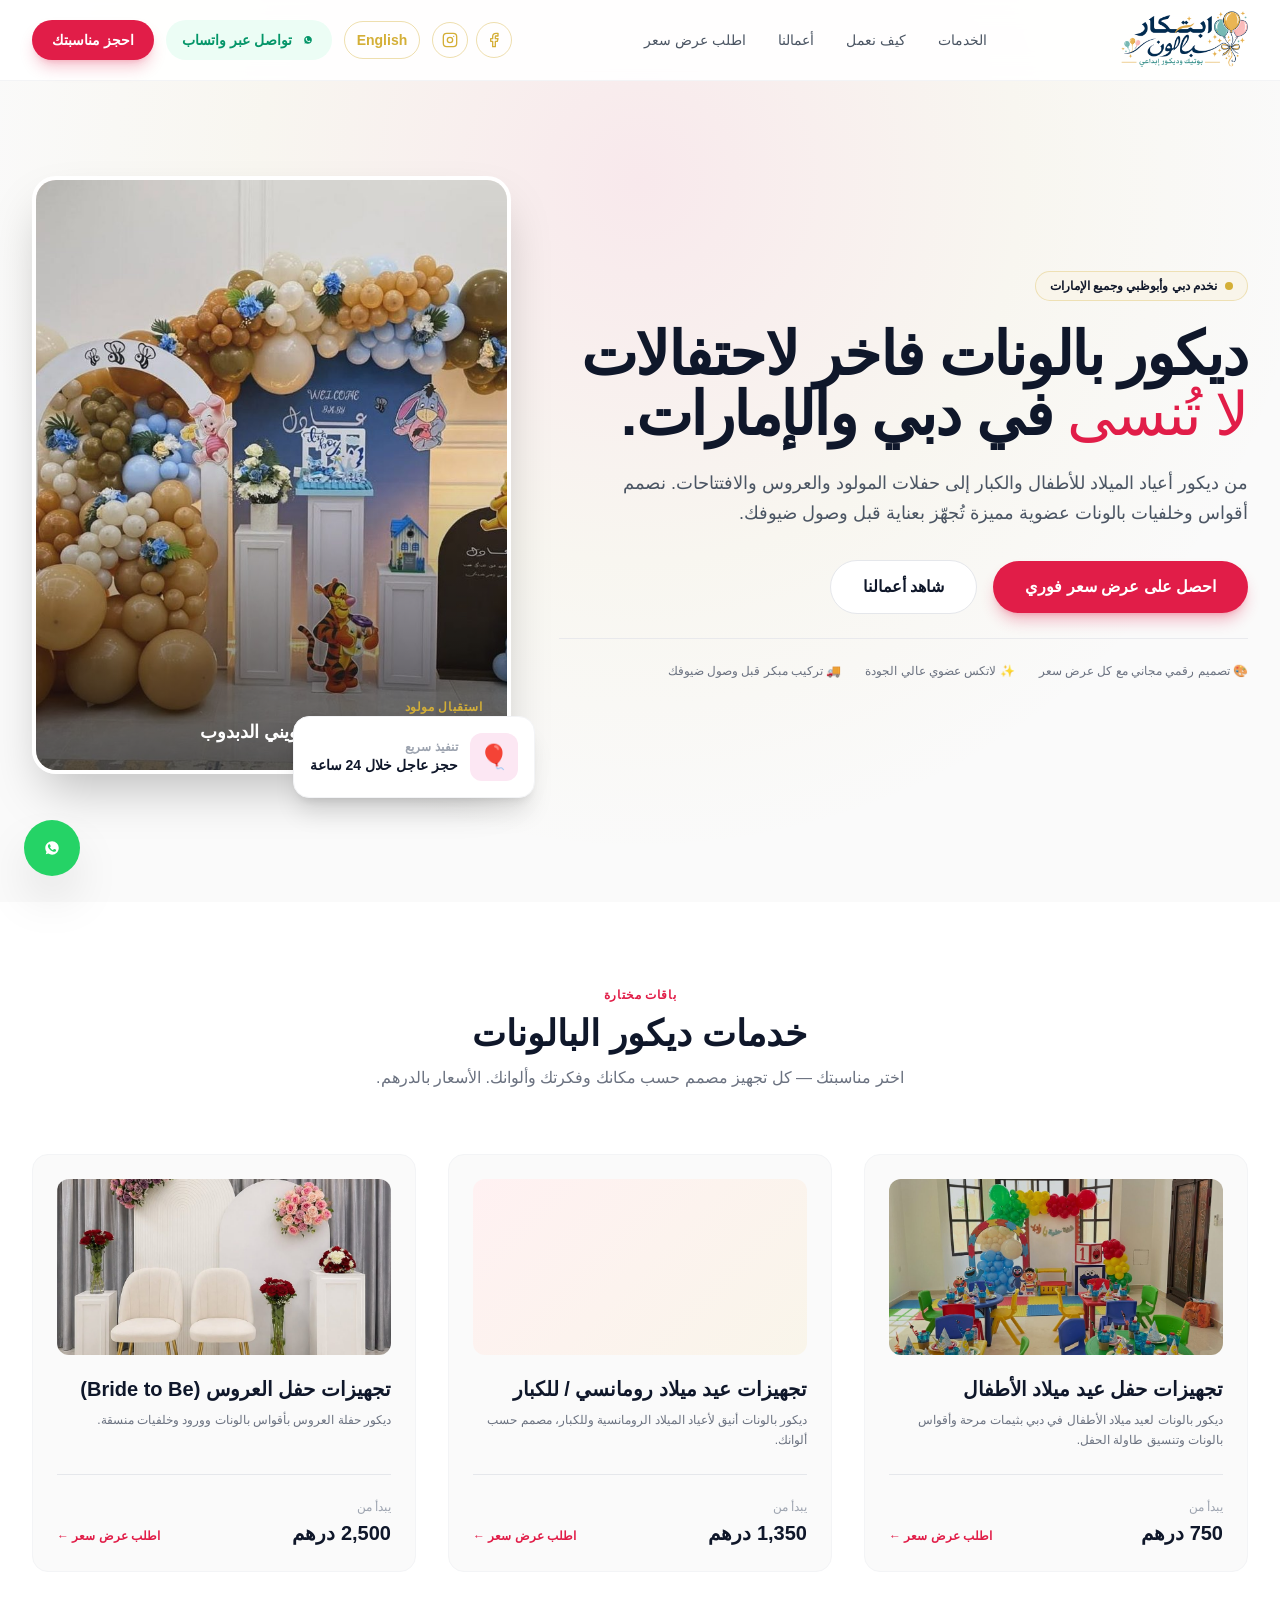
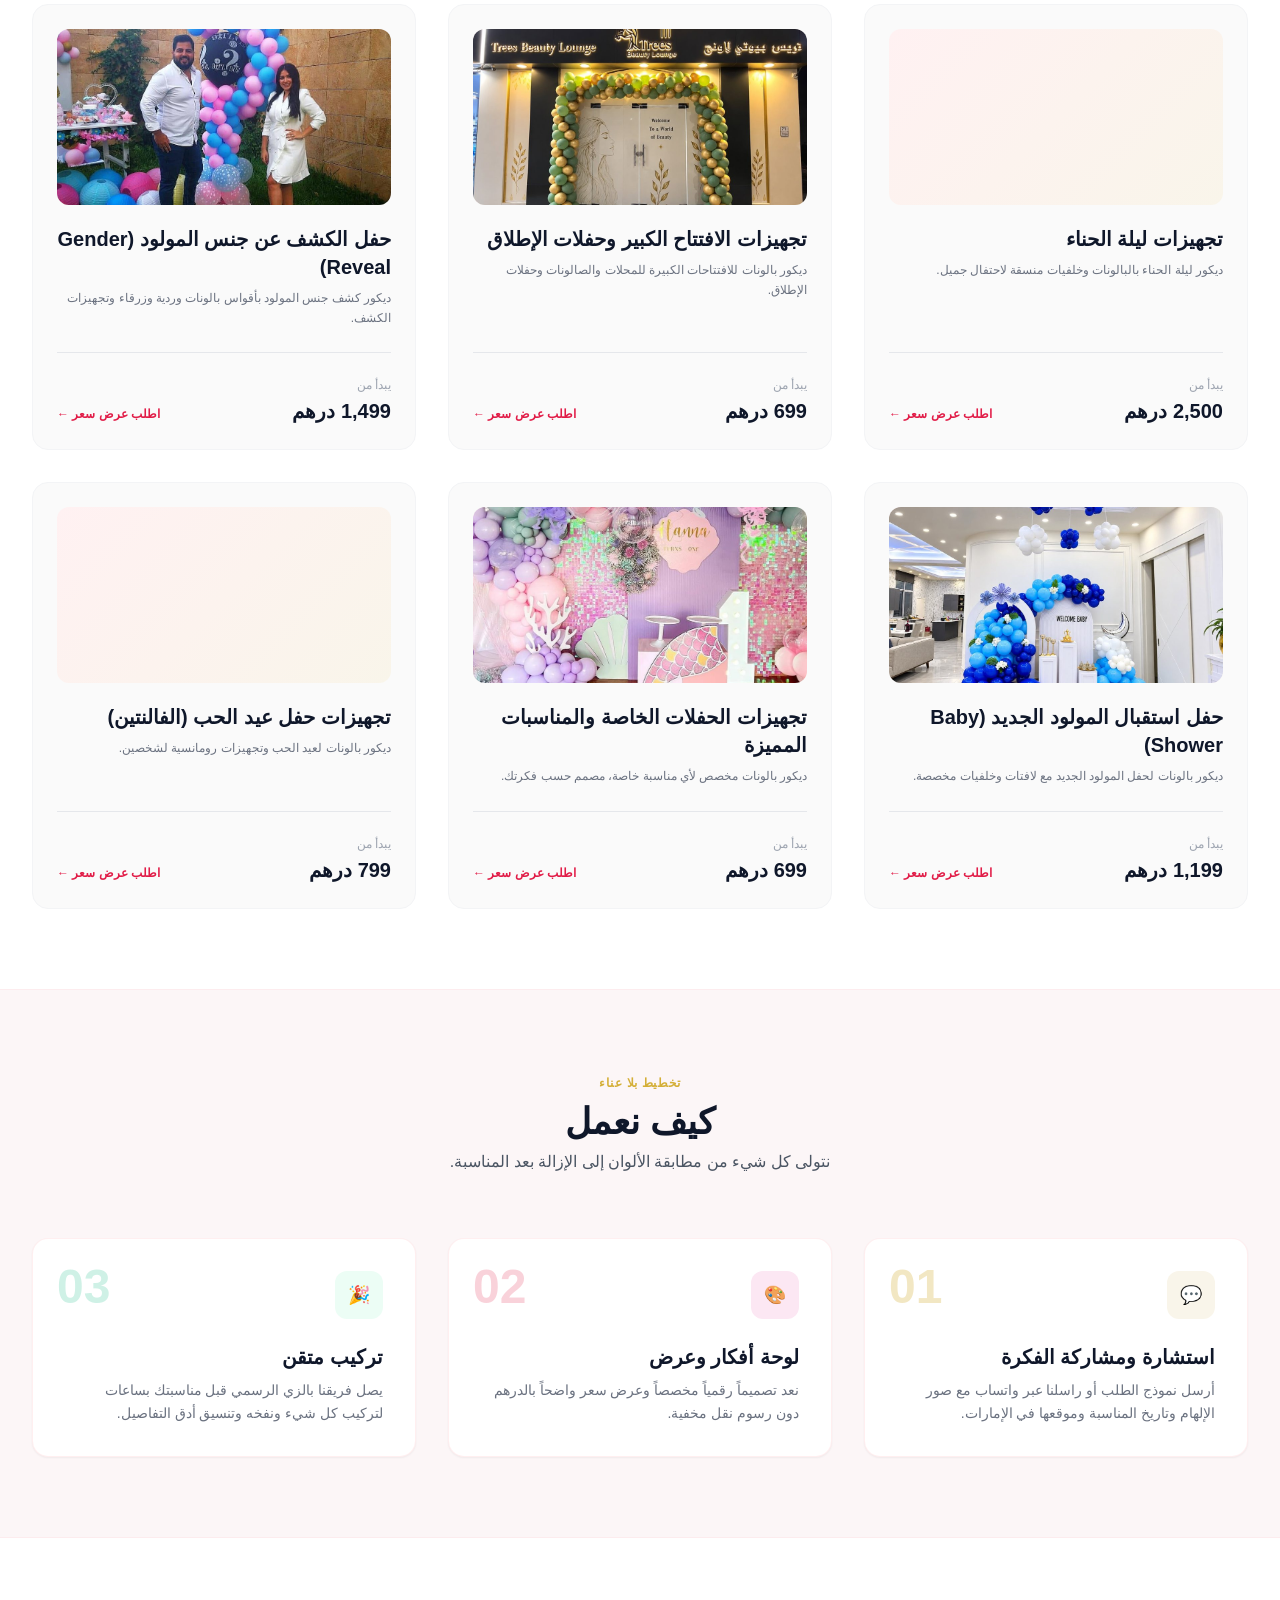
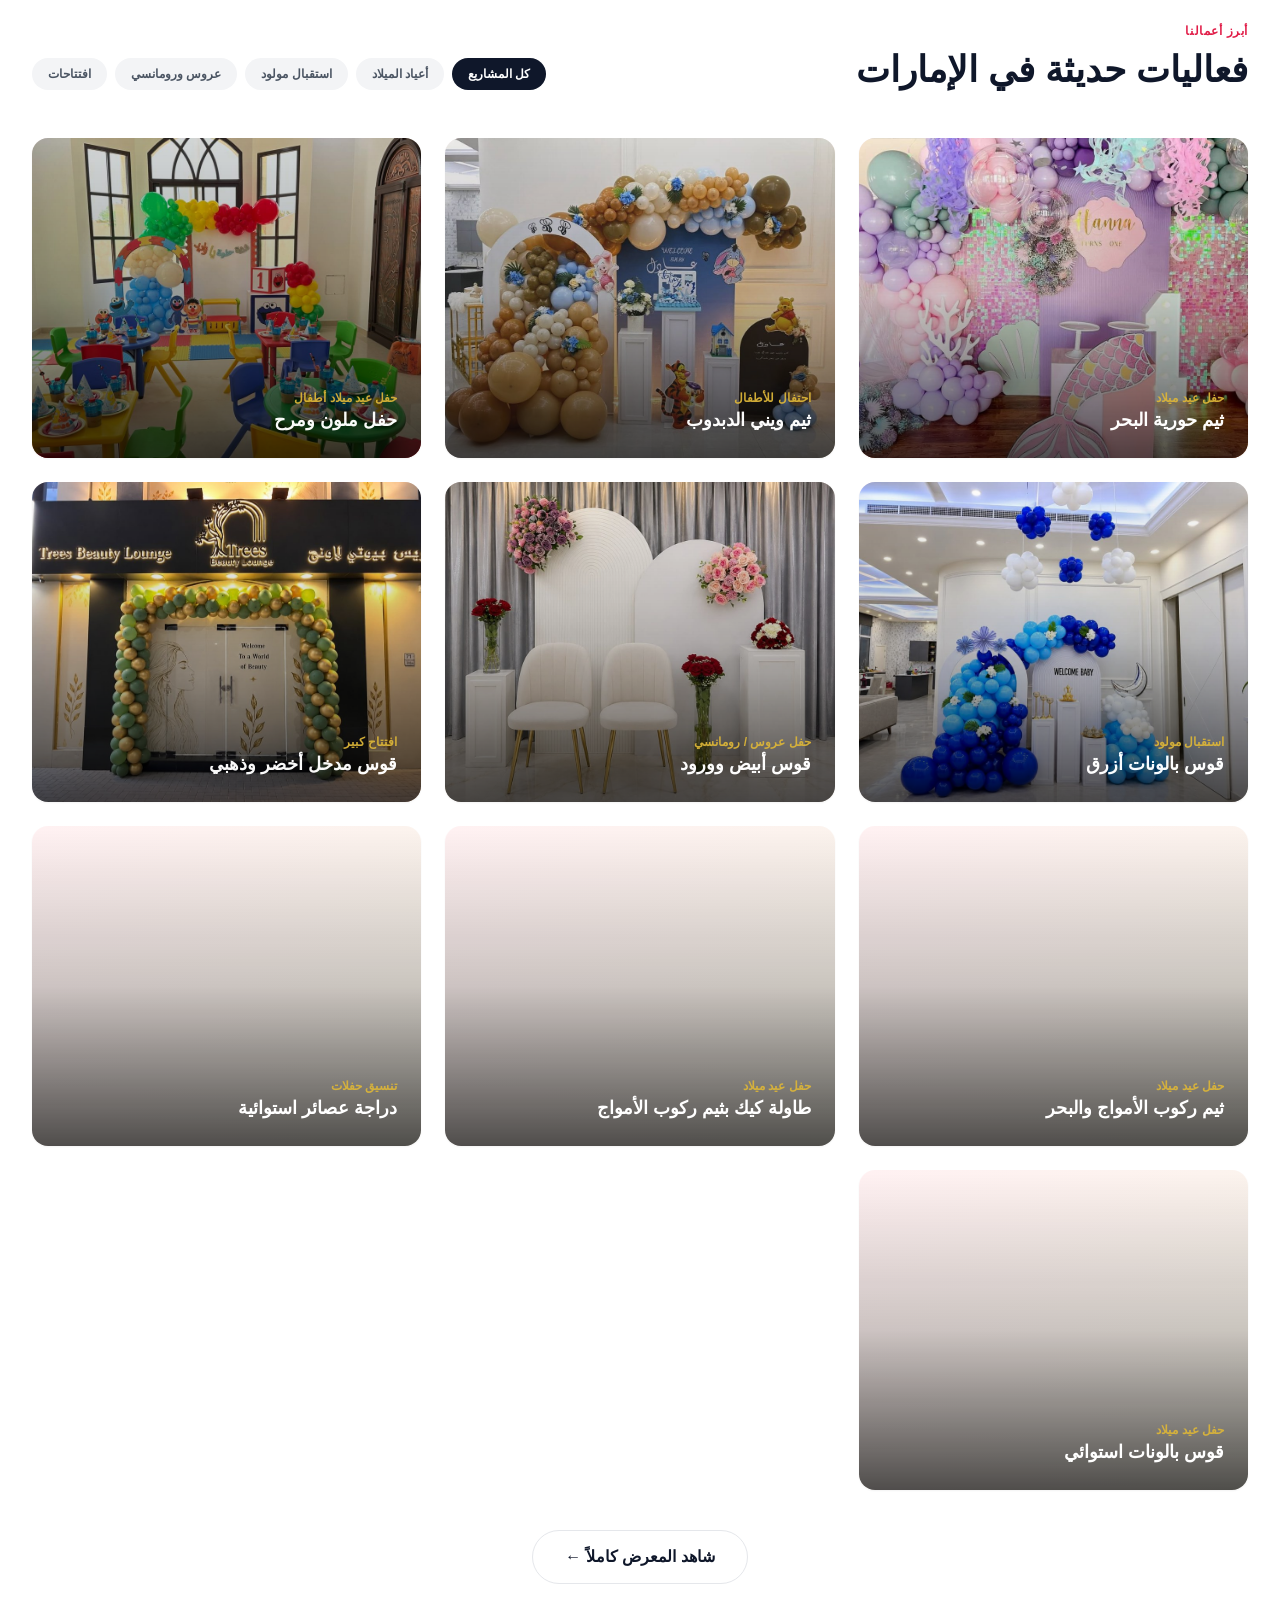
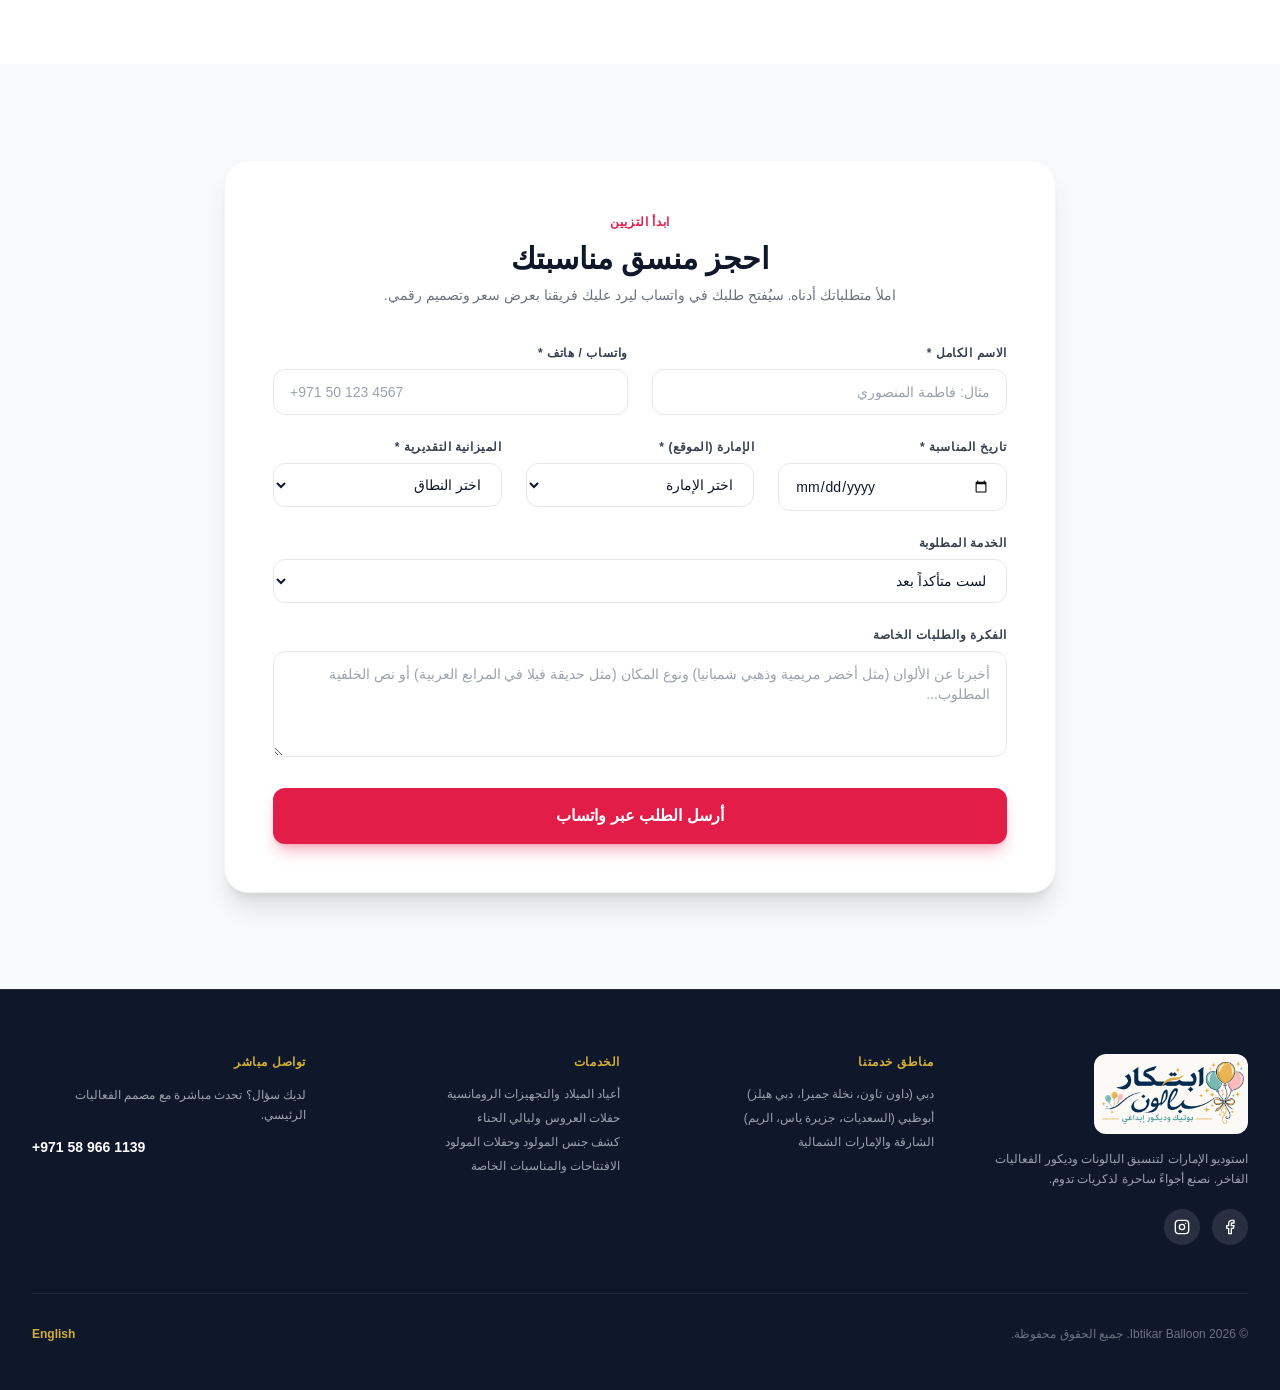
==== commit 204b8a93: "Add 4 new portfolio photos; use Winnie the Pooh Welcome Baby Setup as home hero - New optimised imag" ====
--- a/ar/index.html
+++ b/ar/index.html
@@ -235,11 +235,11 @@
         <div class="lg:col-span-5 relative">
           <div class="relative mx-auto max-w-md lg:max-w-none">
             <div class="relative rounded-3xl overflow-hidden shadow-2xl border-4 border-white aspect-[4/5] img-fallback">
-              <img src="../portfolio/mermaid-birthday.jpg" alt="ديكور بالونات عيد ميلاد بثيم حورية البحر" class="w-full h-full object-cover" fetchpriority="high">
+              <img src="../portfolio/pooh-welcome.jpg" alt="ديكور بالونات استقبال مولود بثيم ويني الدبدوب" class="w-full h-full object-cover" fetchpriority="high">
               <div class="absolute inset-0 bg-gradient-to-t from-black/60 via-transparent to-transparent flex items-end p-6">
                 <div class="text-white">
-                  <span class="text-xs uppercase tracking-wider text-brand-gold font-bold">تجهيز عيد ميلاد</span>
-                  <p class="font-serif text-lg font-semibold">ثيم حورية البحر</p>
+                  <span class="text-xs uppercase tracking-wider text-brand-gold font-bold">استقبال مولود</span>
+                  <p class="font-serif text-lg font-semibold">تجهيز استقبال مولود بثيم ويني الدبدوب</p>
                 </div>
               </div>
             </div>
@@ -486,6 +486,34 @@
           <div class="absolute inset-0 bg-gradient-to-t from-black/70 via-black/20 to-transparent md:opacity-0 md:group-hover:opacity-100 md:group-focus-within:opacity-100 transition duration-300 flex flex-col justify-end p-6 text-white">
             <span class="text-xs uppercase text-brand-gold font-bold">افتتاح كبير</span>
             <h4 class="font-serif text-lg font-bold">قوس مدخل أخضر وذهبي</h4>
+          </div>
+        </div>
+        <div class="portfolio-item group relative h-80 rounded-2xl overflow-hidden shadow-sm img-fallback" data-category="birthdays">
+          <img src="../portfolio/surf-sea-5th-birthday.jpg" alt="تجهيز عيد ميلاد خامس بثيم ركوب الأمواج والبحر" loading="lazy" class="w-full h-full object-cover md:group-hover:scale-105 transition duration-500">
+          <div class="absolute inset-0 bg-gradient-to-t from-black/70 via-black/20 to-transparent md:opacity-0 md:group-hover:opacity-100 md:group-focus-within:opacity-100 transition duration-300 flex flex-col justify-end p-6 text-white">
+            <span class="text-xs uppercase text-brand-gold font-bold">حفل عيد ميلاد</span>
+            <h4 class="font-serif text-lg font-bold">ثيم ركوب الأمواج والبحر</h4>
+          </div>
+        </div>
+        <div class="portfolio-item group relative h-80 rounded-2xl overflow-hidden shadow-sm img-fallback" data-category="birthdays">
+          <img src="../portfolio/surf-birthday-cake-table.jpg" alt="طاولة كيك عيد ميلاد بثيم ركوب الأمواج" loading="lazy" class="w-full h-full object-cover md:group-hover:scale-105 transition duration-500">
+          <div class="absolute inset-0 bg-gradient-to-t from-black/70 via-black/20 to-transparent md:opacity-0 md:group-hover:opacity-100 md:group-focus-within:opacity-100 transition duration-300 flex flex-col justify-end p-6 text-white">
+            <span class="text-xs uppercase text-brand-gold font-bold">حفل عيد ميلاد</span>
+            <h4 class="font-serif text-lg font-bold">طاولة كيك بثيم ركوب الأمواج</h4>
+          </div>
+        </div>
+        <div class="portfolio-item group relative h-80 rounded-2xl overflow-hidden shadow-sm img-fallback" data-category="birthdays">
+          <img src="../portfolio/tropical-lemonade-bike.jpg" alt="ركن عصائر على دراجة بثيم استوائي" loading="lazy" class="w-full h-full object-cover md:group-hover:scale-105 transition duration-500">
+          <div class="absolute inset-0 bg-gradient-to-t from-black/70 via-black/20 to-transparent md:opacity-0 md:group-hover:opacity-100 md:group-focus-within:opacity-100 transition duration-300 flex flex-col justify-end p-6 text-white">
+            <span class="text-xs uppercase text-brand-gold font-bold">تنسيق حفلات</span>
+            <h4 class="font-serif text-lg font-bold">دراجة عصائر استوائية</h4>
+          </div>
+        </div>
+        <div class="portfolio-item group relative h-80 rounded-2xl overflow-hidden shadow-sm img-fallback" data-category="birthdays">
+          <img src="../portfolio/tropical-birthday-arch.jpg" alt="قوس بالونات وعرض صور لعيد ميلاد بثيم استوائي" loading="lazy" class="w-full h-full object-cover md:group-hover:scale-105 transition duration-500">
+          <div class="absolute inset-0 bg-gradient-to-t from-black/70 via-black/20 to-transparent md:opacity-0 md:group-hover:opacity-100 md:group-focus-within:opacity-100 transition duration-300 flex flex-col justify-end p-6 text-white">
+            <span class="text-xs uppercase text-brand-gold font-bold">حفل عيد ميلاد</span>
+            <h4 class="font-serif text-lg font-bold">قوس بالونات استوائي</h4>
           </div>
         </div>
       </div>
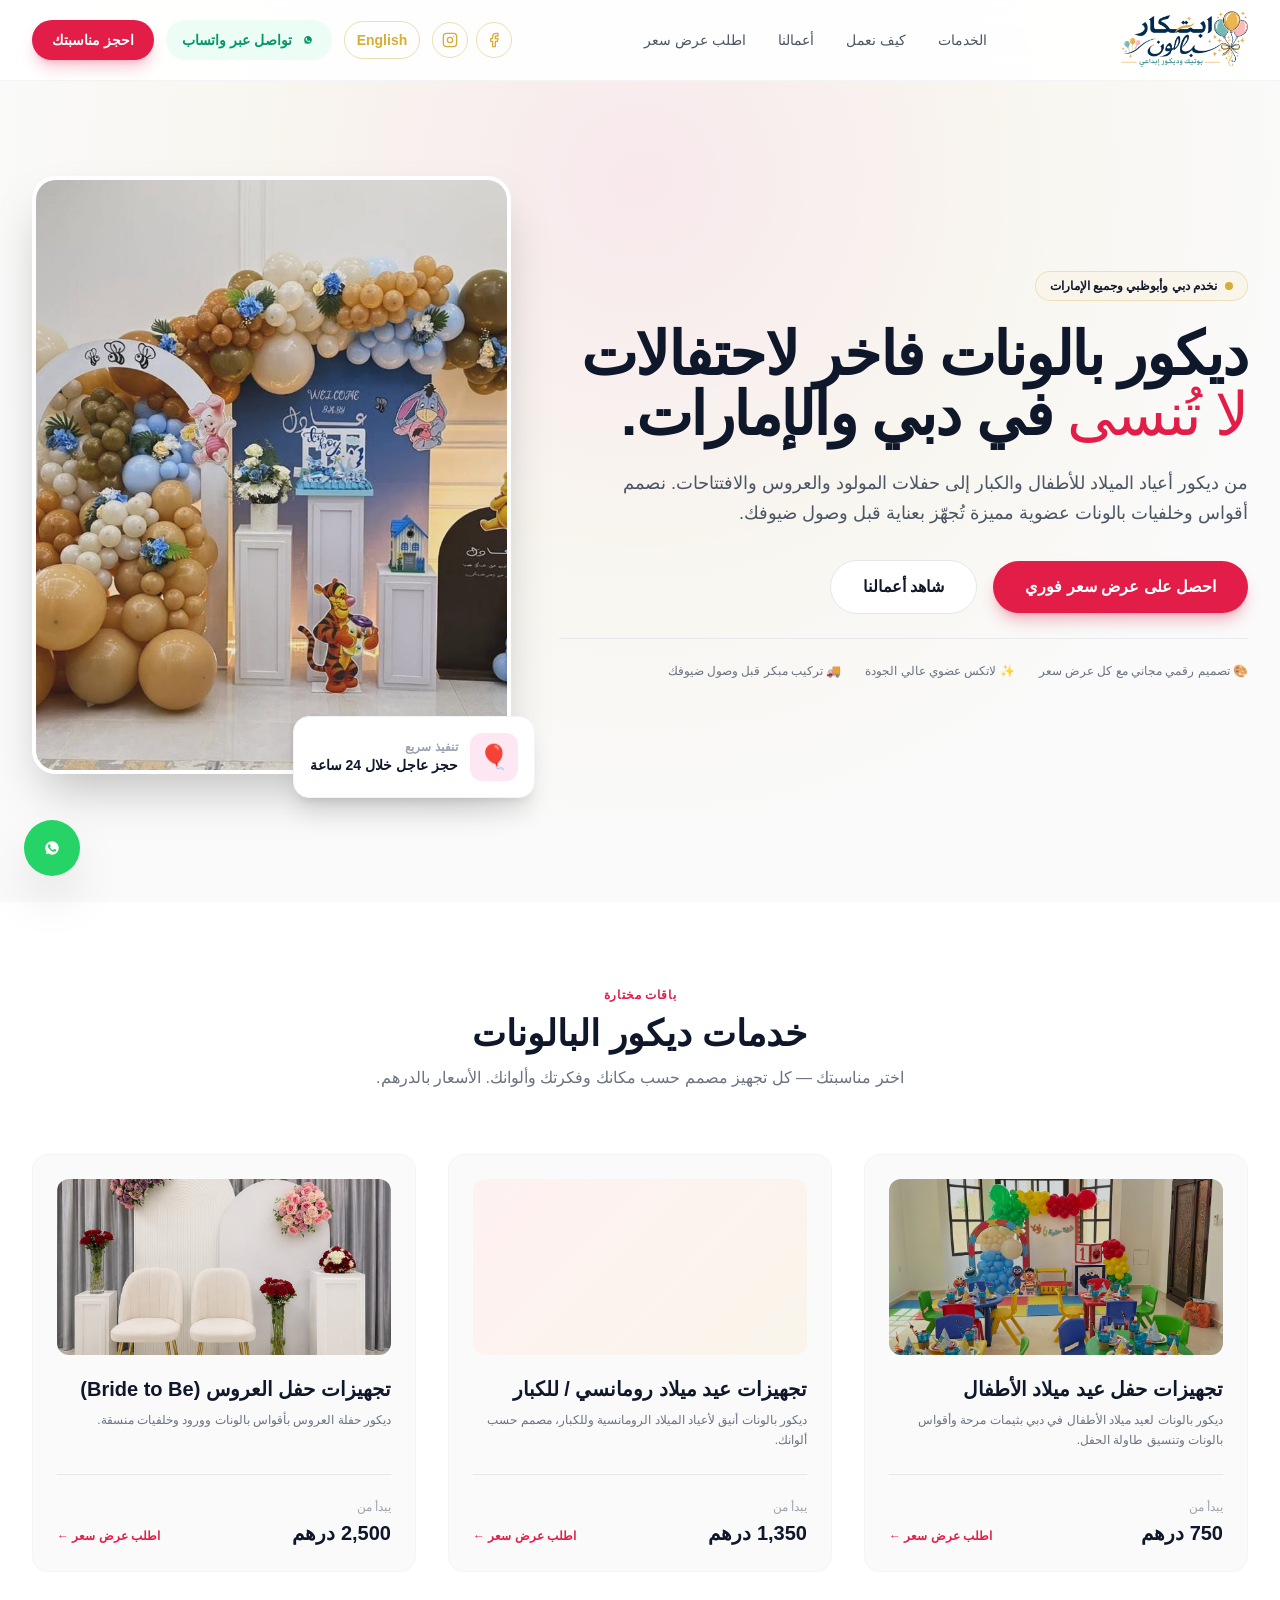
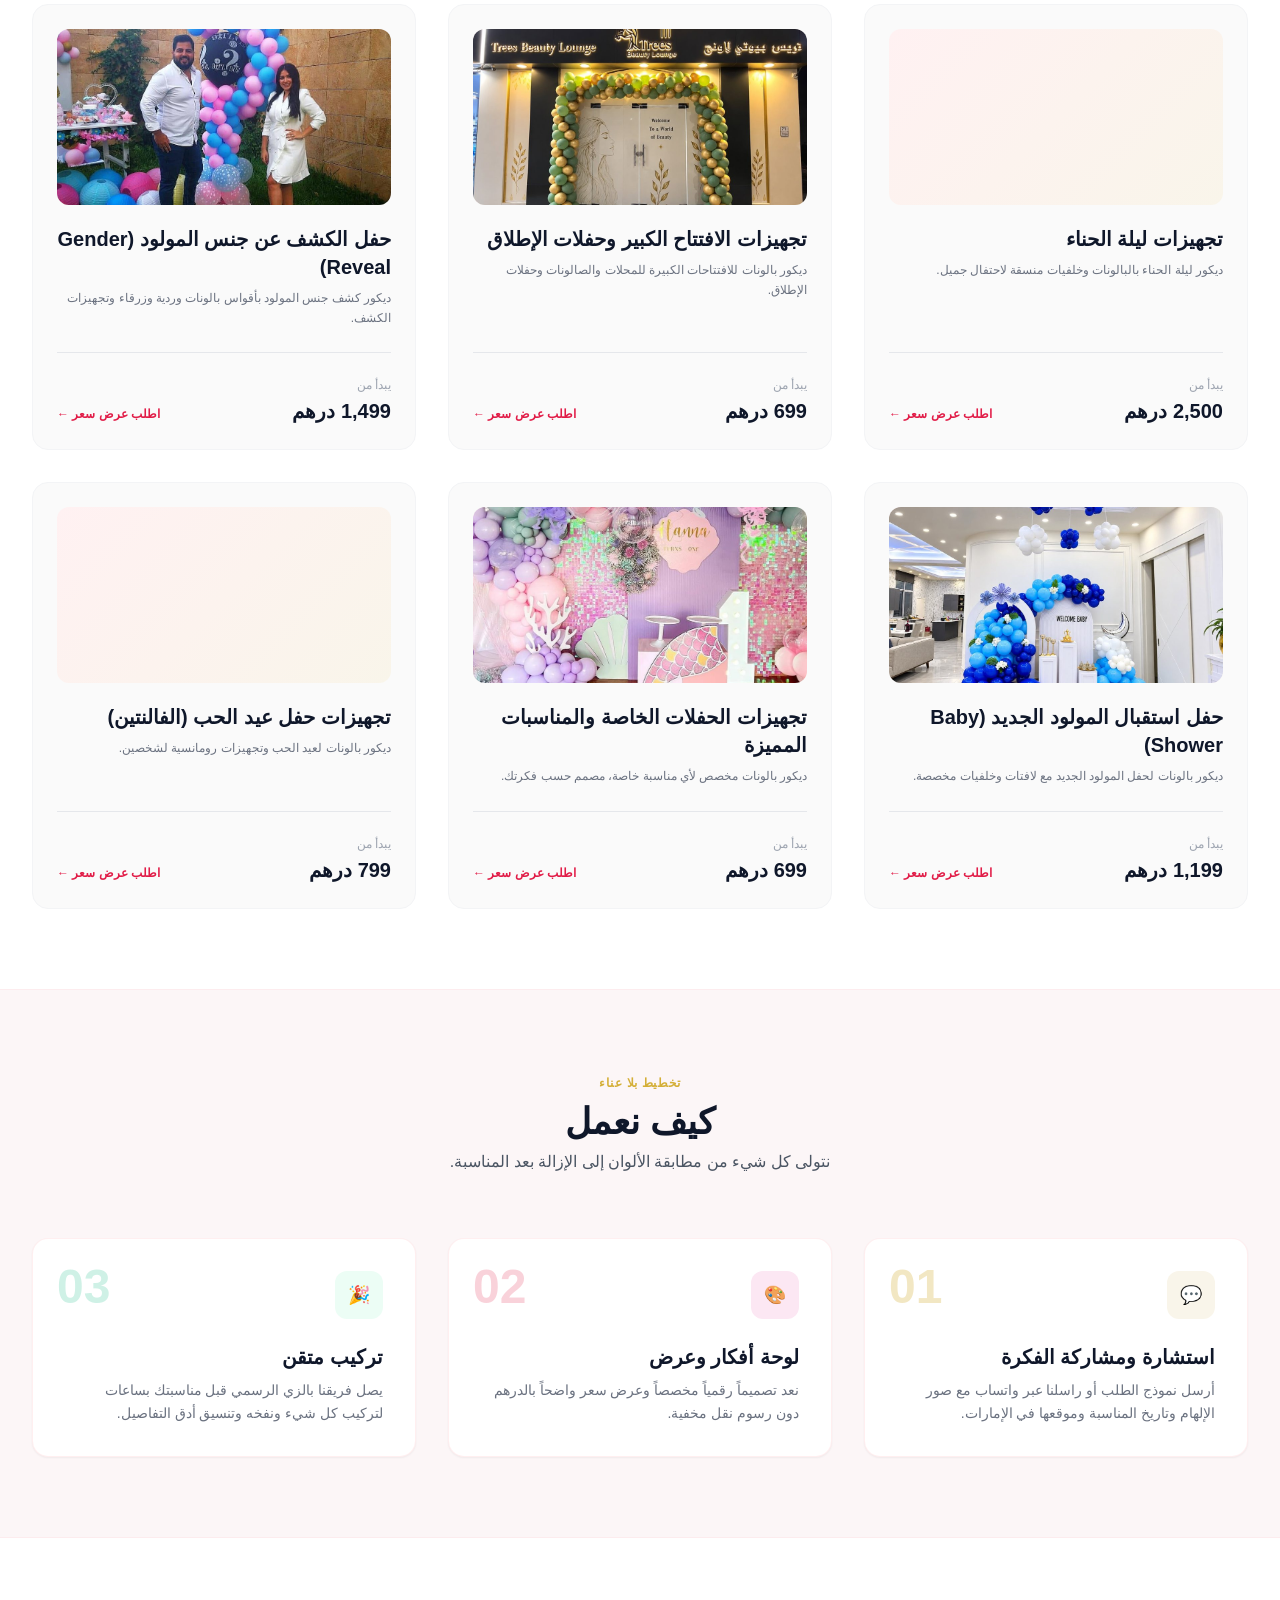
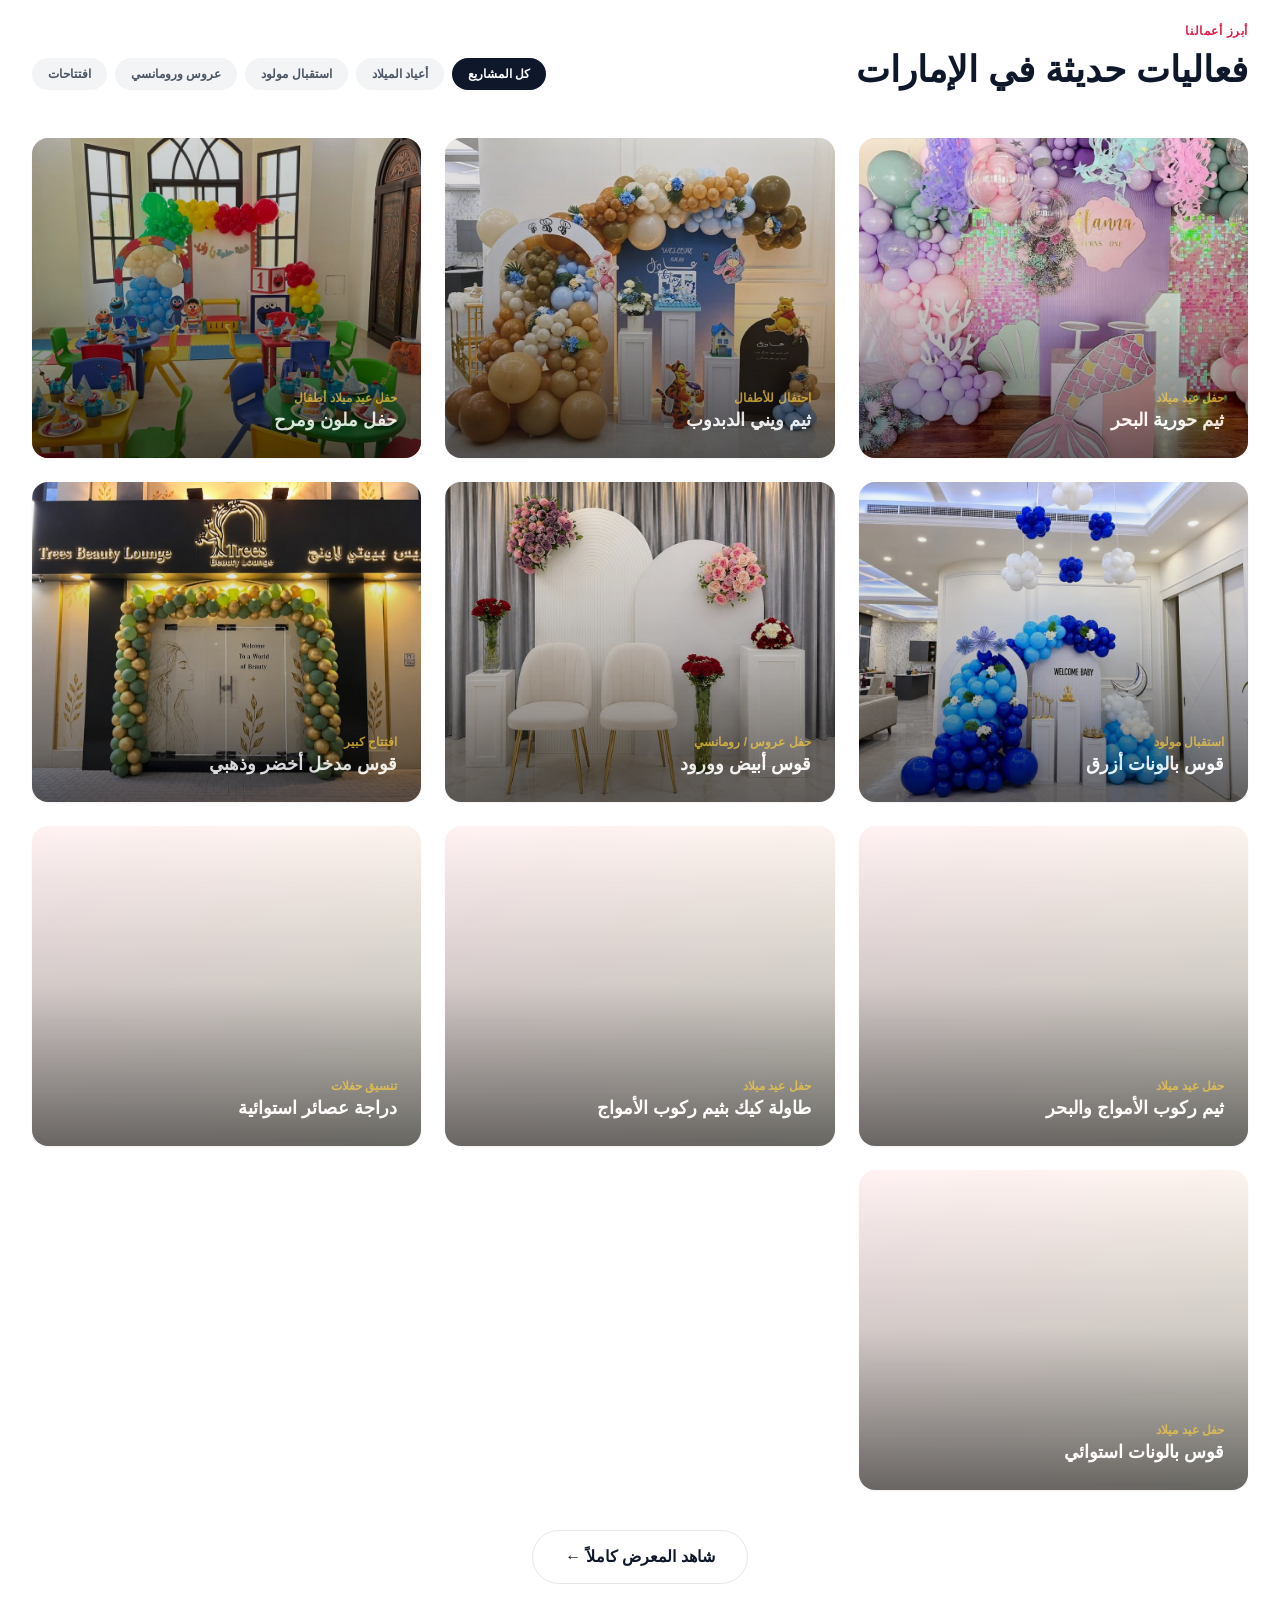
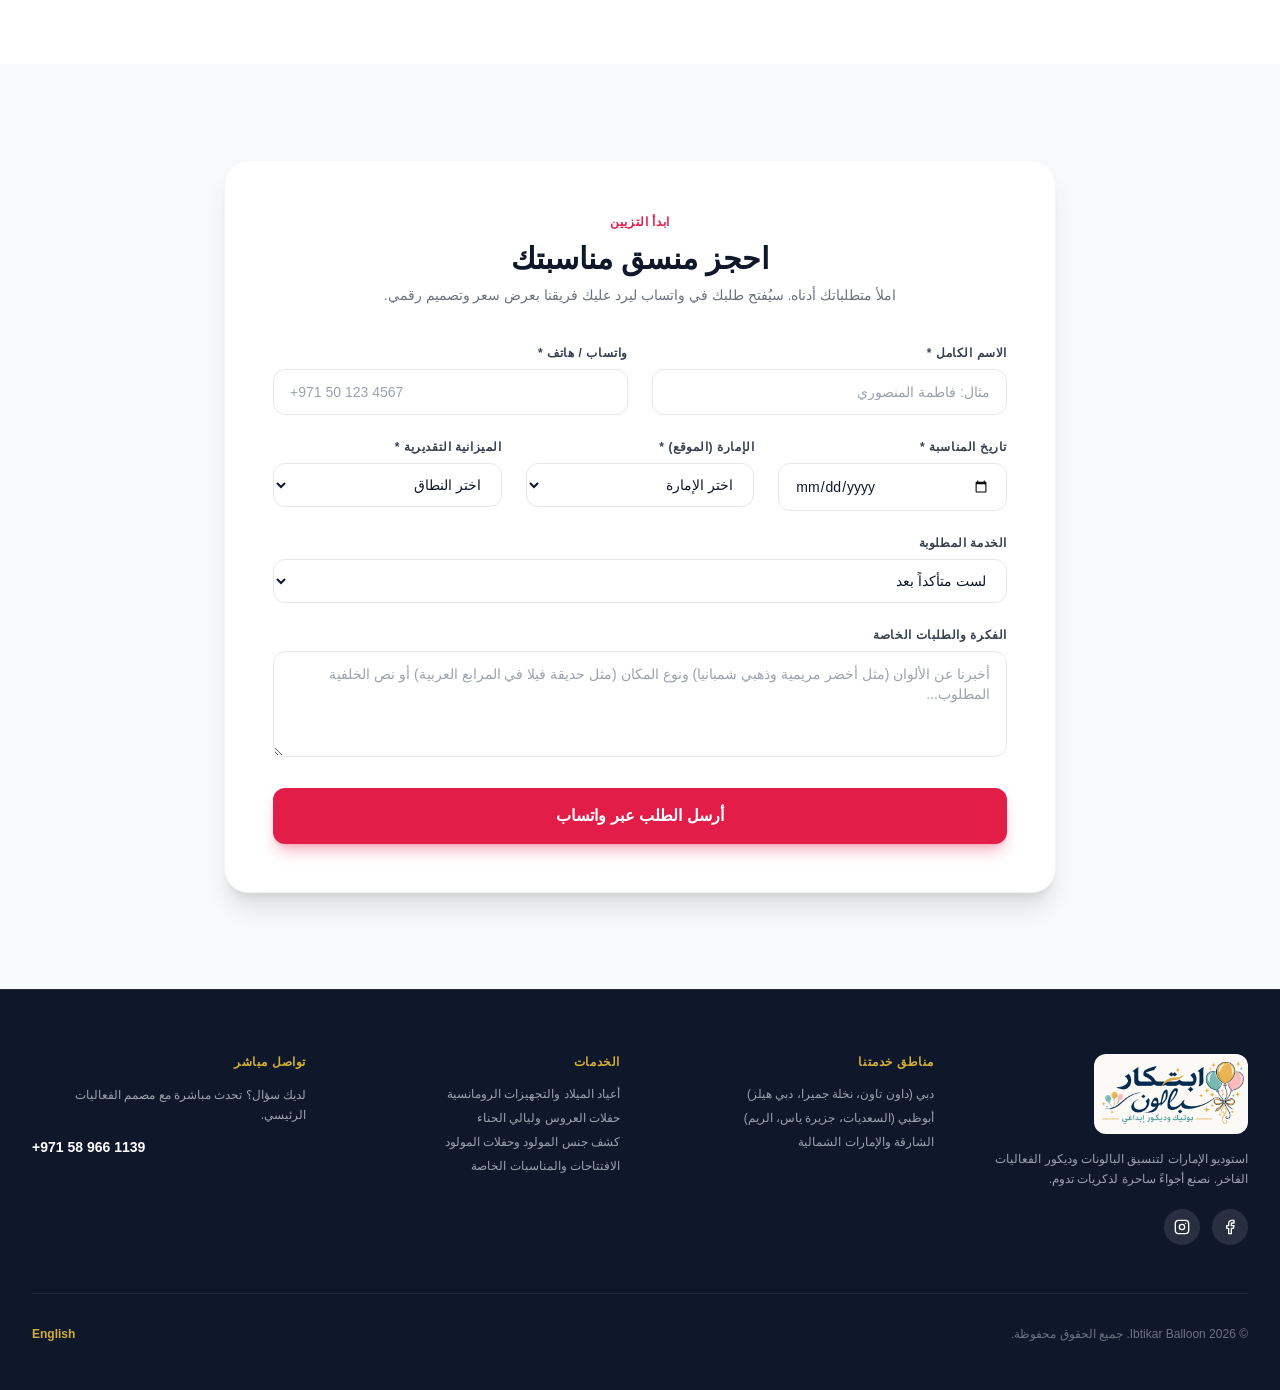
==== commit 4c1e295c: "Remove caption overlay from home hero image (EN + AR) Co-Authored-By: Claude Sonnet 5.5 <noreply@ant" ====
--- a/ar/index.html
+++ b/ar/index.html
@@ -236,12 +236,6 @@
           <div class="relative mx-auto max-w-md lg:max-w-none">
             <div class="relative rounded-3xl overflow-hidden shadow-2xl border-4 border-white aspect-[4/5] img-fallback">
               <img src="../portfolio/pooh-welcome.jpg" alt="ديكور بالونات استقبال مولود بثيم ويني الدبدوب" class="w-full h-full object-cover" fetchpriority="high">
-              <div class="absolute inset-0 bg-gradient-to-t from-black/60 via-transparent to-transparent flex items-end p-6">
-                <div class="text-white">
-                  <span class="text-xs uppercase tracking-wider text-brand-gold font-bold">استقبال مولود</span>
-                  <p class="font-serif text-lg font-semibold">تجهيز استقبال مولود بثيم ويني الدبدوب</p>
-                </div>
-              </div>
             </div>
             <div class="absolute -bottom-6 -start-6 bg-white p-4 rounded-2xl shadow-xl border border-gray-100 flex items-center gap-3">
               <div class="w-12 h-12 rounded-xl bg-pink-100 flex items-center justify-center text-2xl" aria-hidden="true">🎈</div>
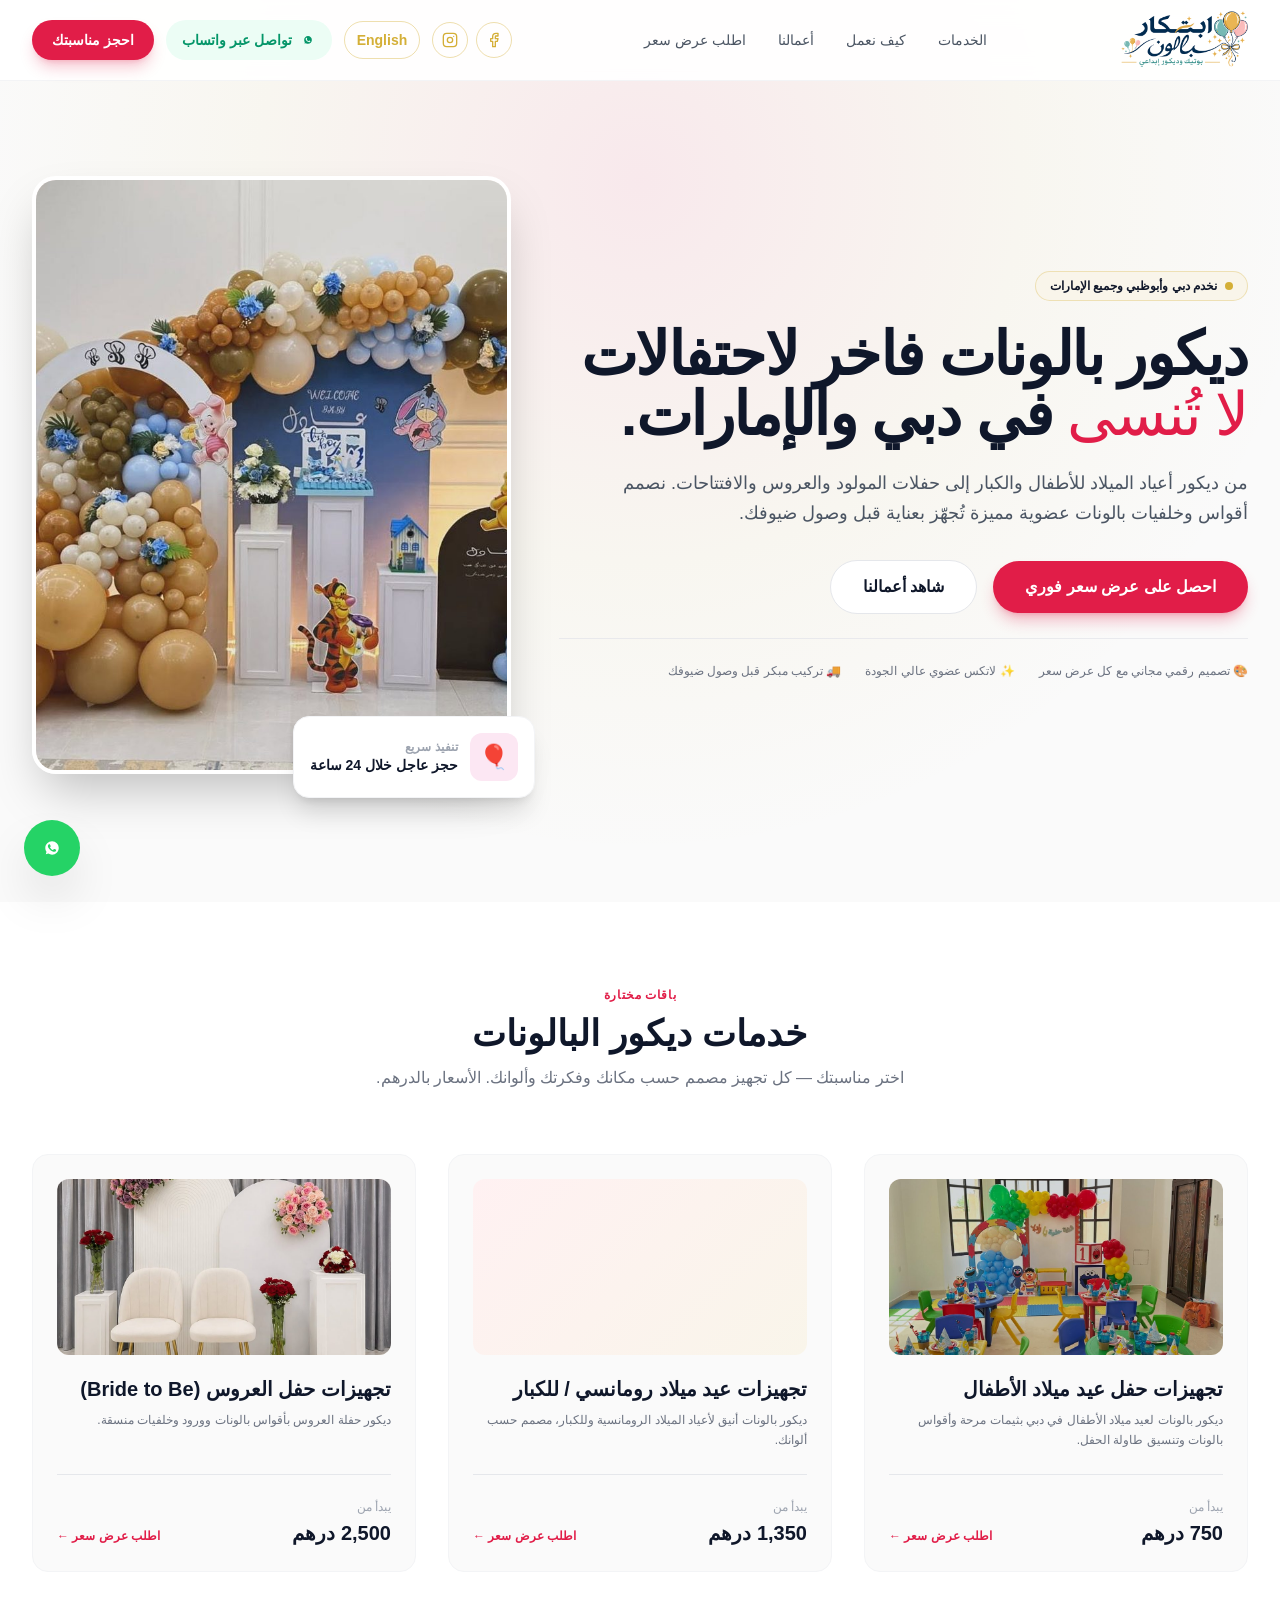
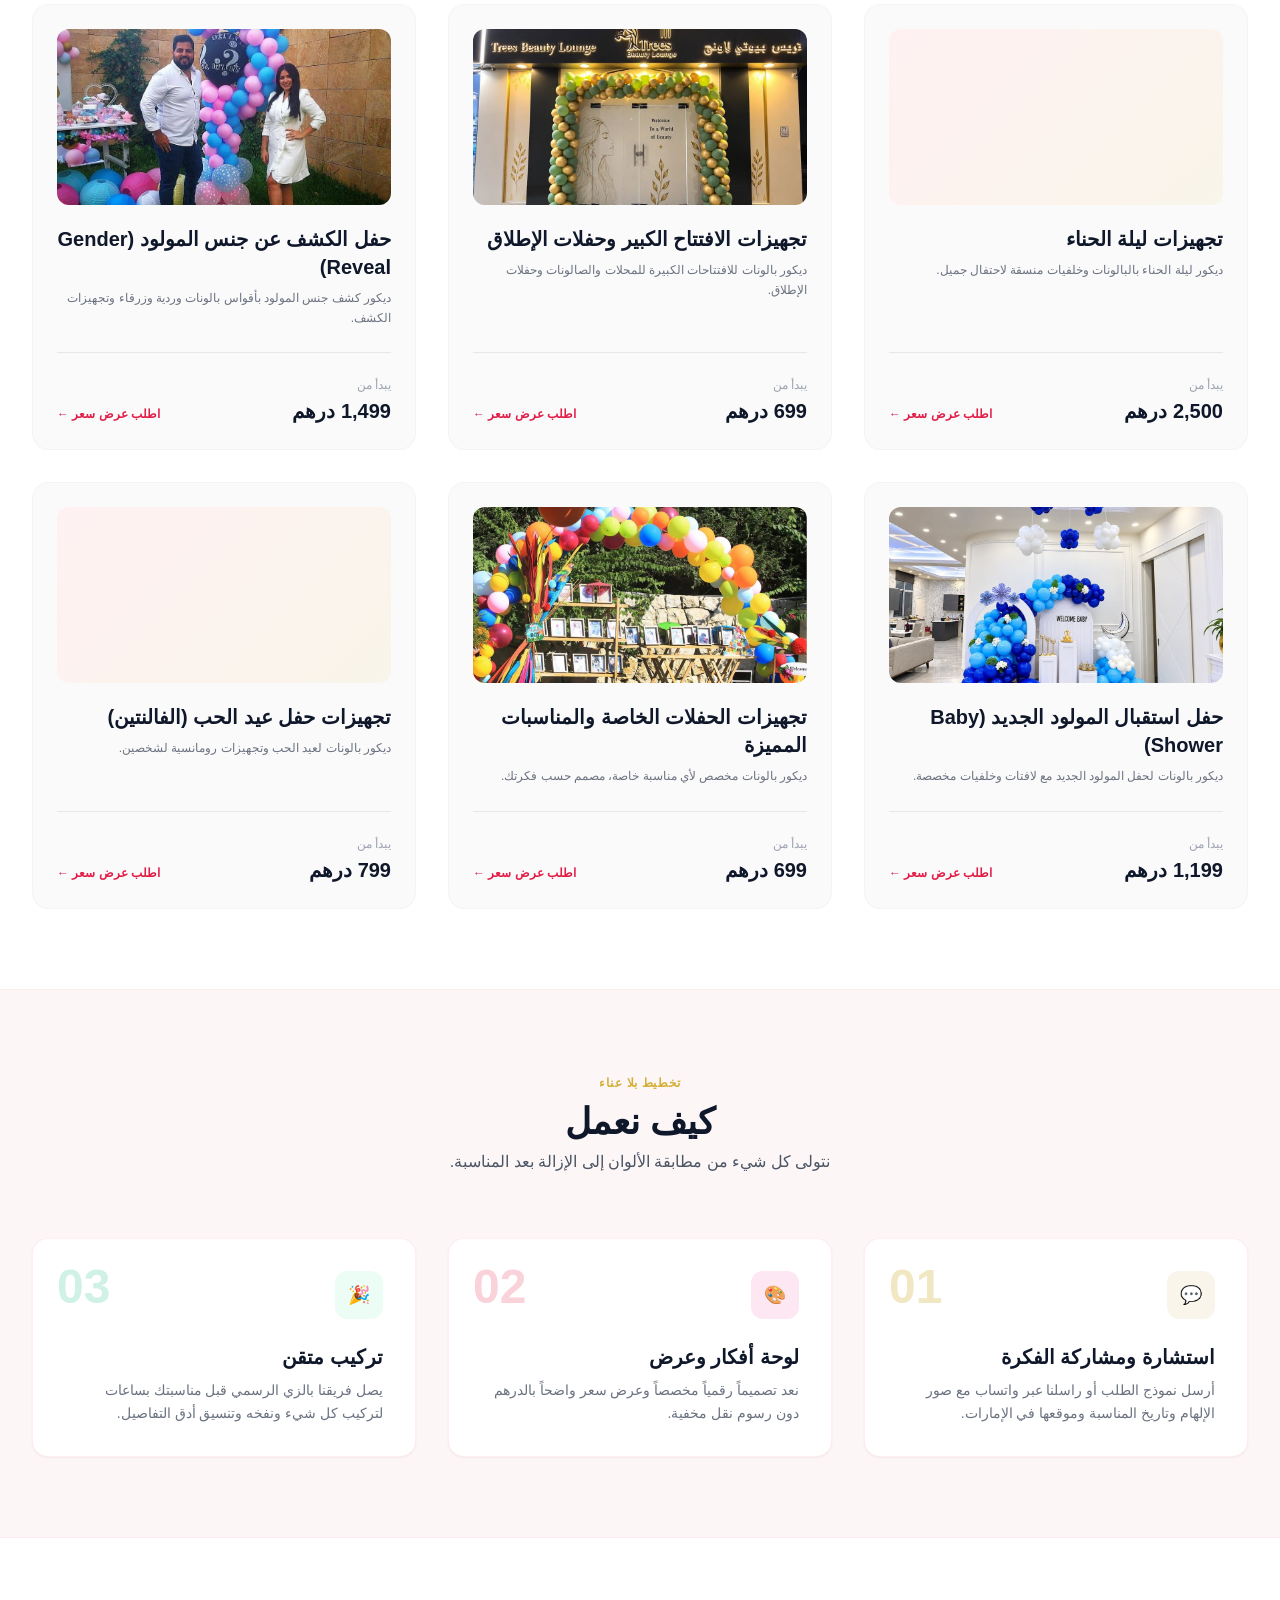
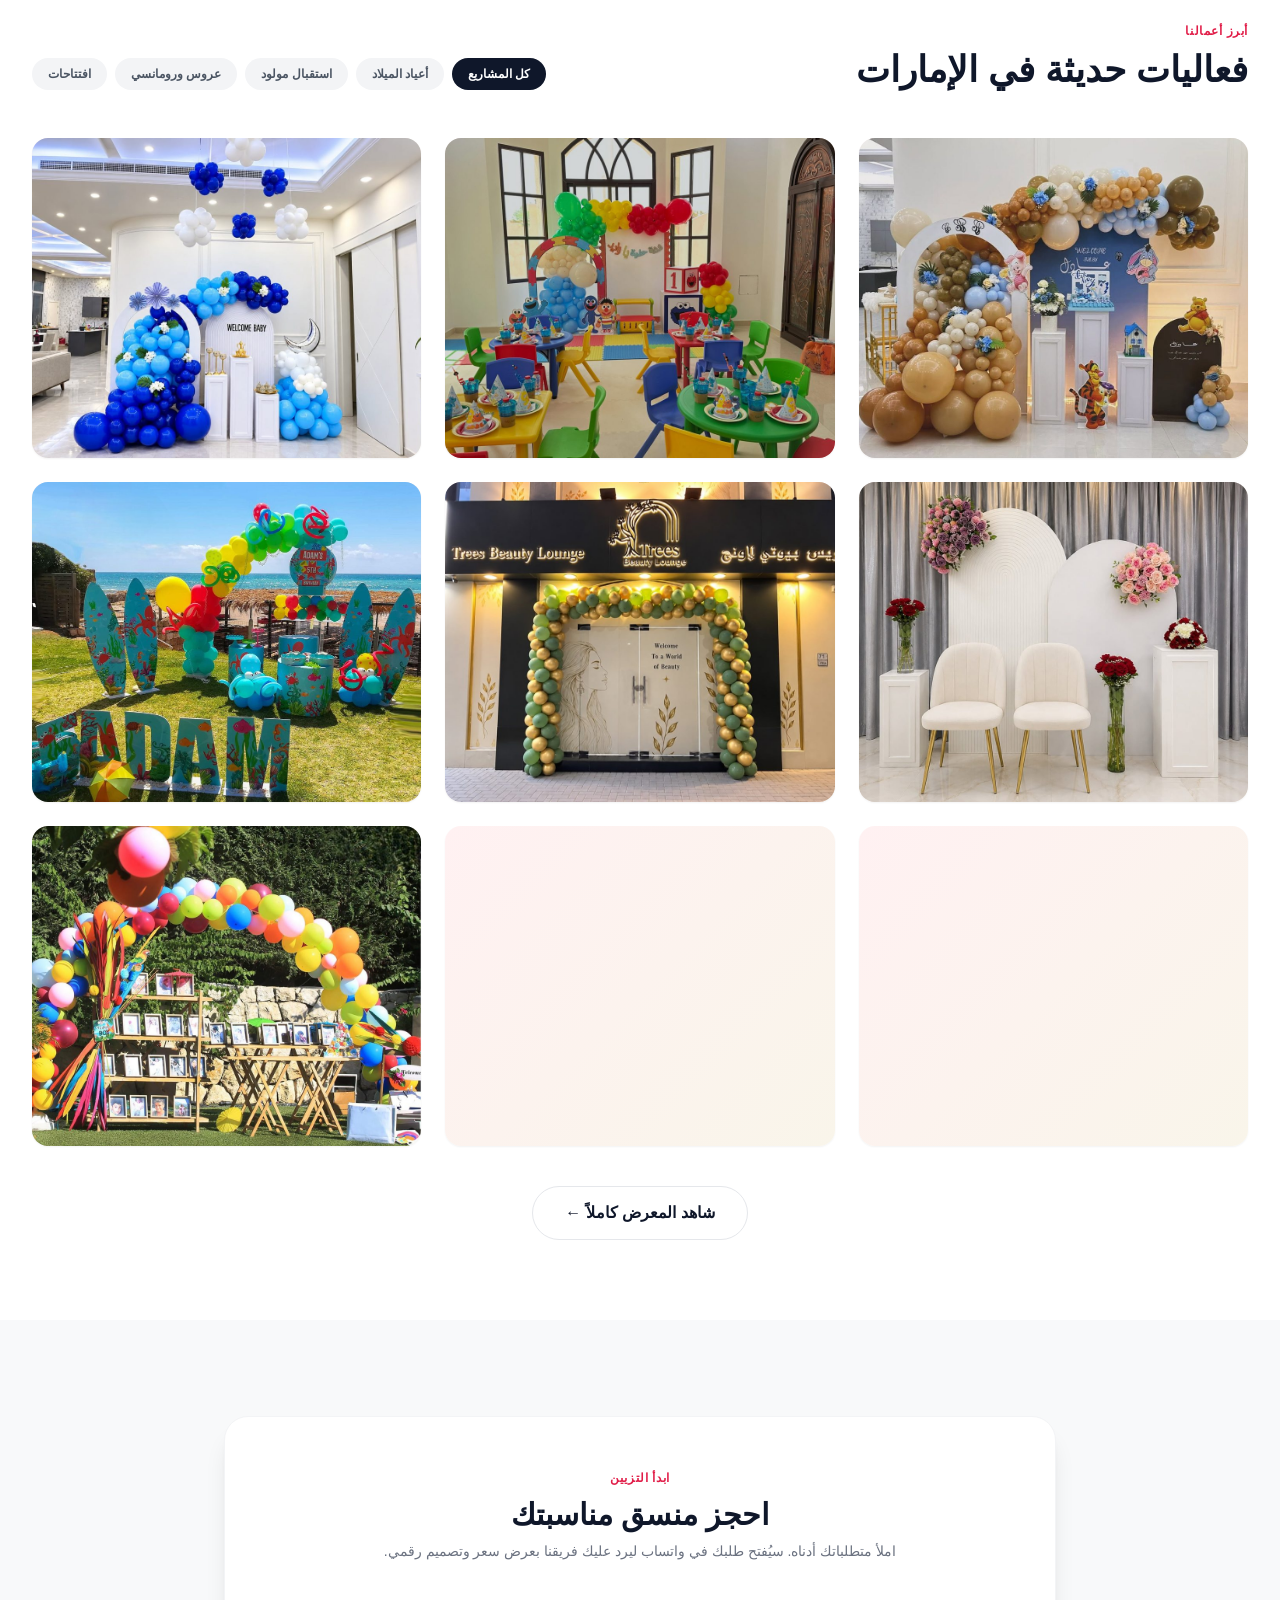
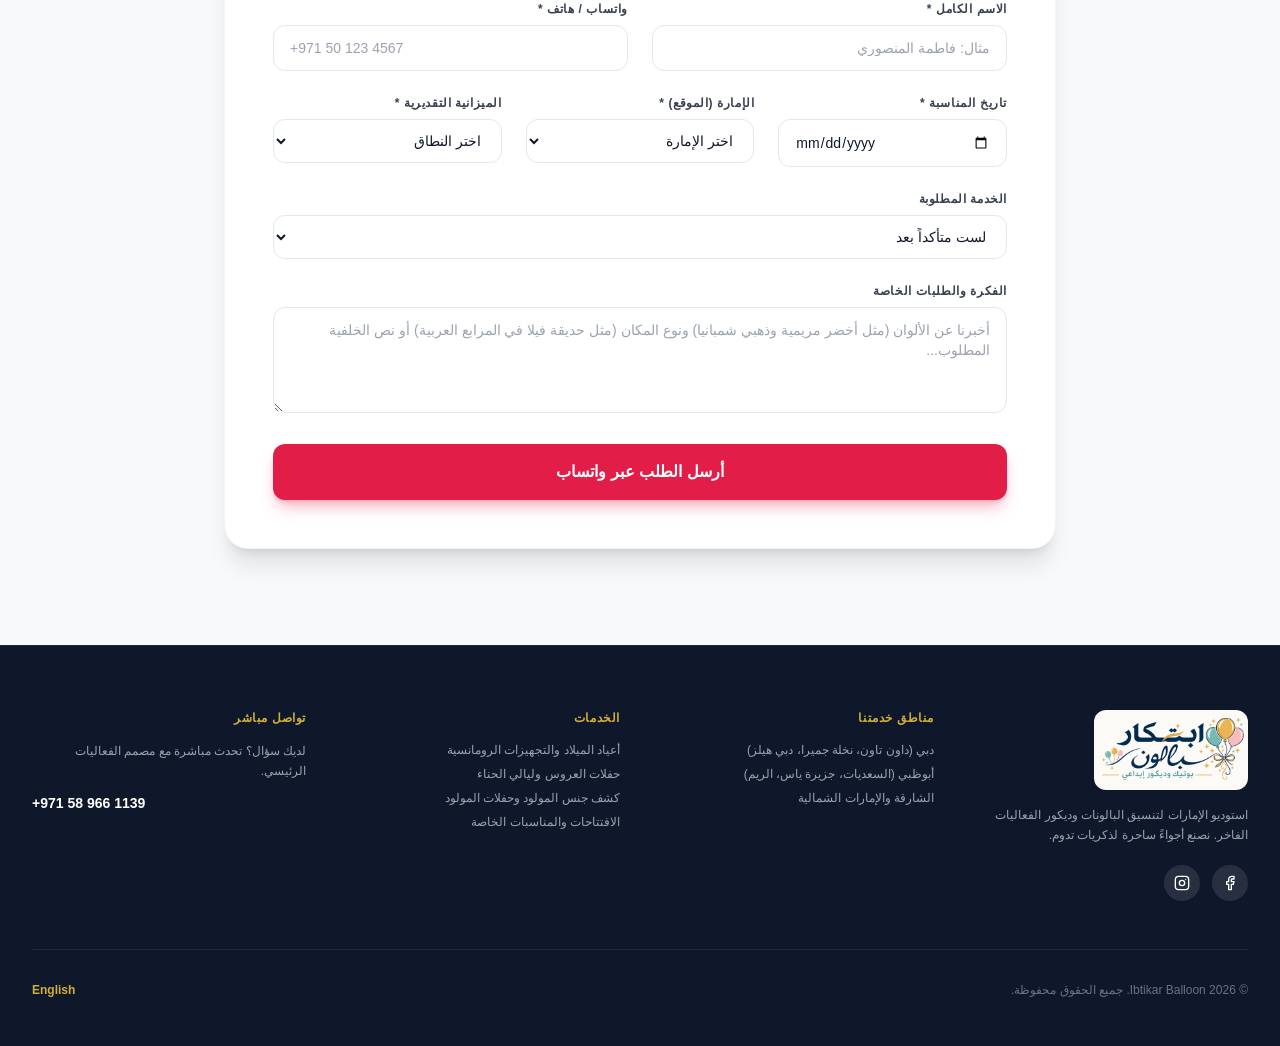
==== commit 562f027b: "Remove two photos that are not our work (Teddy Bear Welcome Baby, Mermaid Birthday) Co-Authored-By: " ====
--- a/ar/index.html
+++ b/ar/index.html
@@ -360,7 +360,7 @@
         </div>
         <div class="rounded-2xl border border-gray-100 bg-[#FAFAFA] p-6 hover:shadow-xl hover:border-brand-rose/20 transition-all flex flex-col justify-between">
           <div>
-            <div class="h-44 rounded-xl overflow-hidden mb-5 img-fallback"><img src="../portfolio/mermaid-birthday.jpg" alt="تجهيزات الحفلات الخاصة والمناسبات المميزة" loading="lazy" class="w-full h-full object-cover"></div>
+            <div class="h-44 rounded-xl overflow-hidden mb-5 img-fallback"><img src="../portfolio/tropical-birthday-arch.jpg" alt="تجهيزات الحفلات الخاصة والمناسبات المميزة" loading="lazy" class="w-full h-full object-cover"></div>
             <h3 class="font-serif font-bold text-xl">تجهيزات الحفلات الخاصة والمناسبات المميزة</h3>
             <p class="text-gray-500 text-xs mt-2 leading-relaxed">ديكور بالونات مخصص لأي مناسبة خاصة، مصمم حسب فكرتك.</p>
           </div>
@@ -440,13 +440,6 @@
 
       <!-- Captions are always visible on touch screens, hover-reveal on md+ -->
       <div class="grid grid-cols-1 sm:grid-cols-2 lg:grid-cols-3 gap-6" id="portfolio-grid">
-        <div class="portfolio-item group relative h-80 rounded-2xl overflow-hidden shadow-sm img-fallback" data-category="birthdays">
-          <img src="../portfolio/mermaid-birthday.jpg" alt="حفل عيد ميلاد - ثيم حورية البحر" loading="lazy" class="w-full h-full object-cover md:group-hover:scale-105 transition duration-500">
-          <div class="absolute inset-0 bg-gradient-to-t from-black/70 via-black/20 to-transparent md:opacity-0 md:group-hover:opacity-100 md:group-focus-within:opacity-100 transition duration-300 flex flex-col justify-end p-6 text-white">
-            <span class="text-xs uppercase text-brand-gold font-bold">حفل عيد ميلاد</span>
-            <h4 class="font-serif text-lg font-bold">ثيم حورية البحر</h4>
-          </div>
-        </div>
         <div class="portfolio-item group relative h-80 rounded-2xl overflow-hidden shadow-sm img-fallback" data-category="birthdays">
           <img src="../portfolio/pooh-welcome.jpg" alt="احتفال للأطفال - ثيم ويني الدبدوب" loading="lazy" class="w-full h-full object-cover md:group-hover:scale-105 transition duration-500">
           <div class="absolute inset-0 bg-gradient-to-t from-black/70 via-black/20 to-transparent md:opacity-0 md:group-hover:opacity-100 md:group-focus-within:opacity-100 transition duration-300 flex flex-col justify-end p-6 text-white">
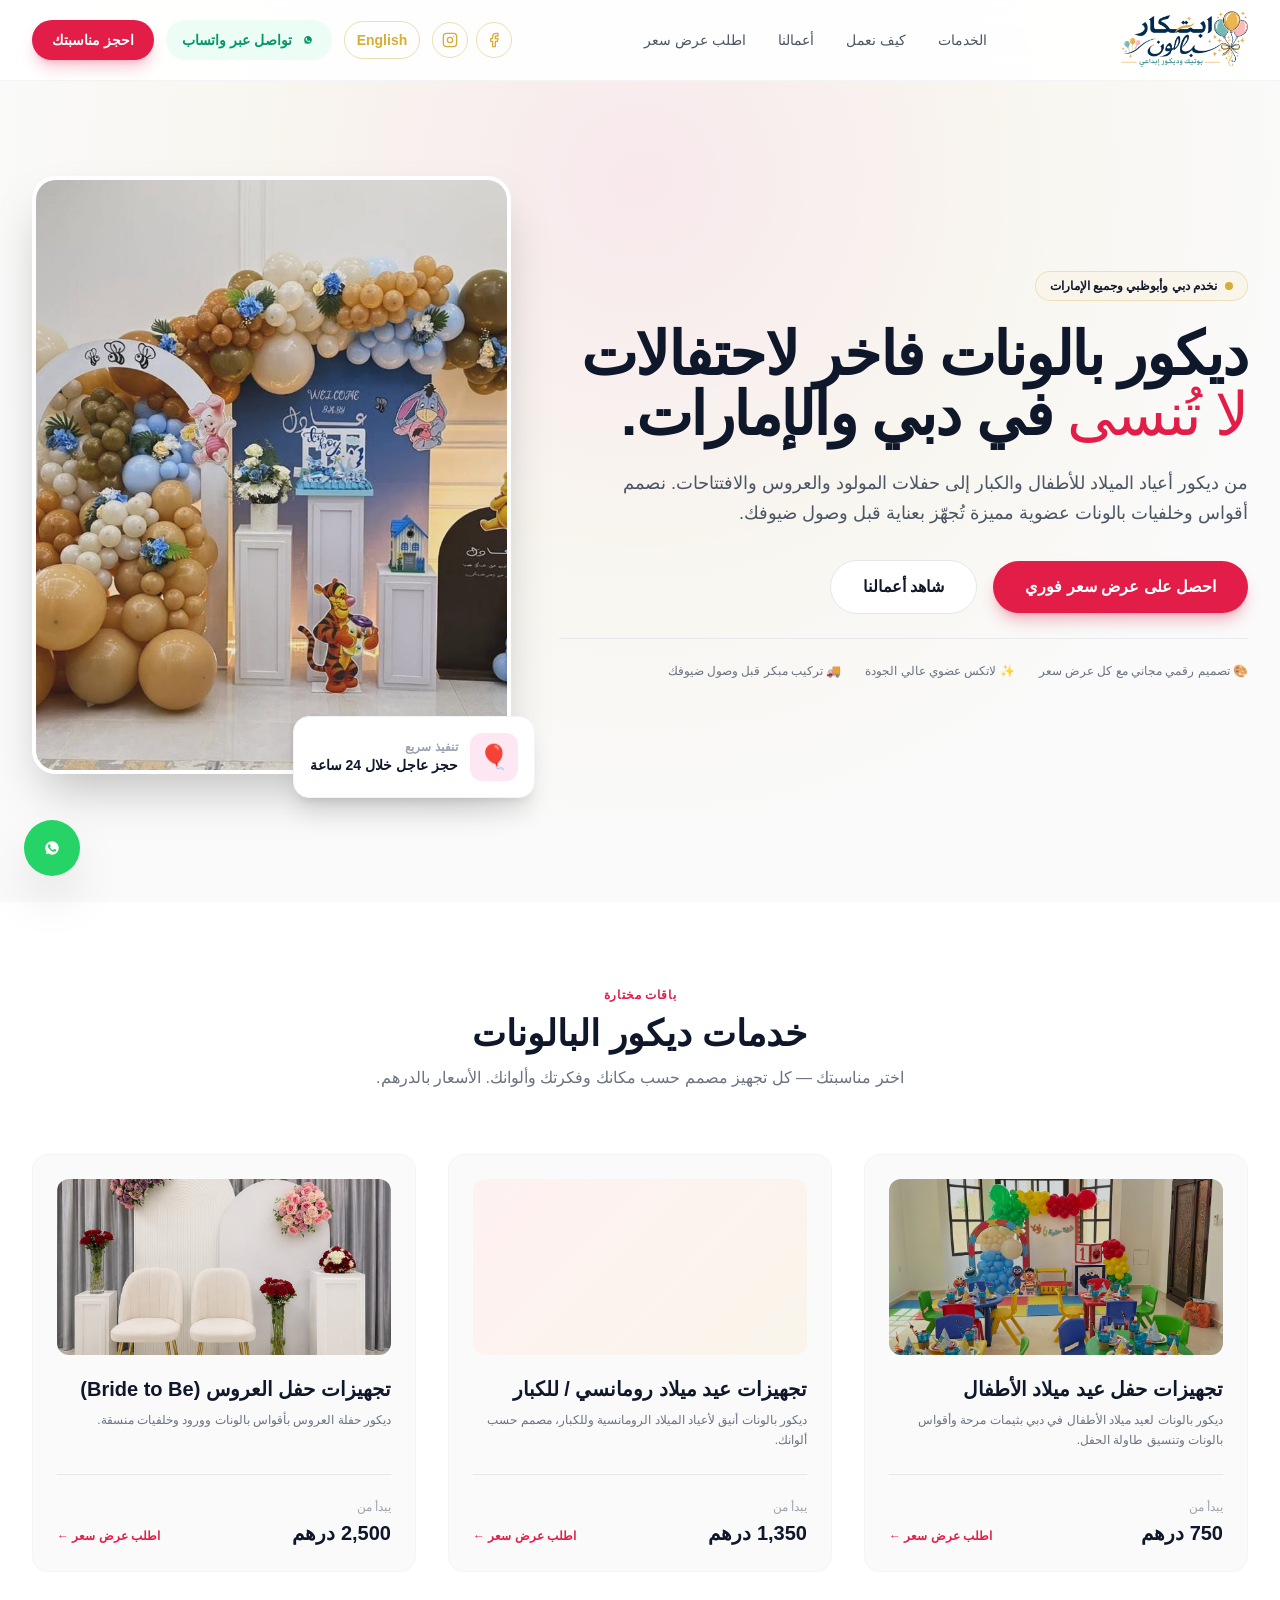
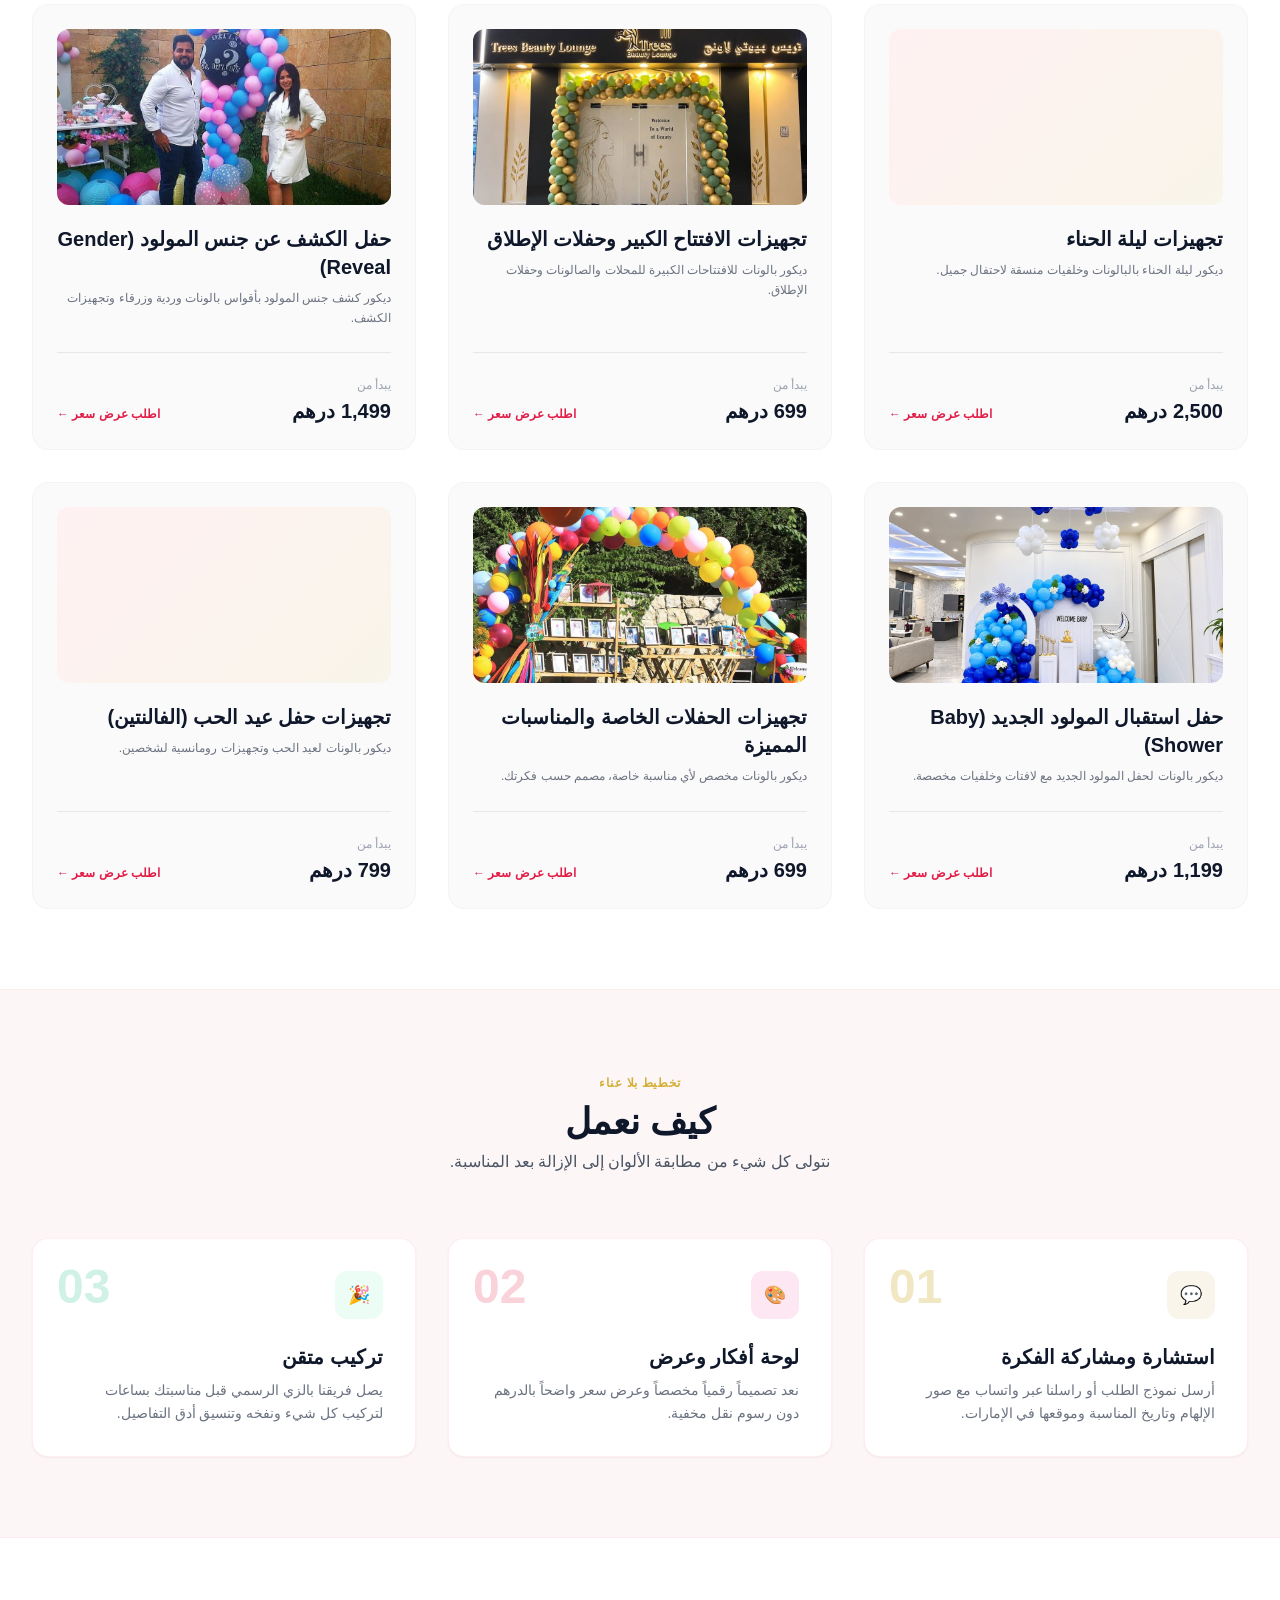
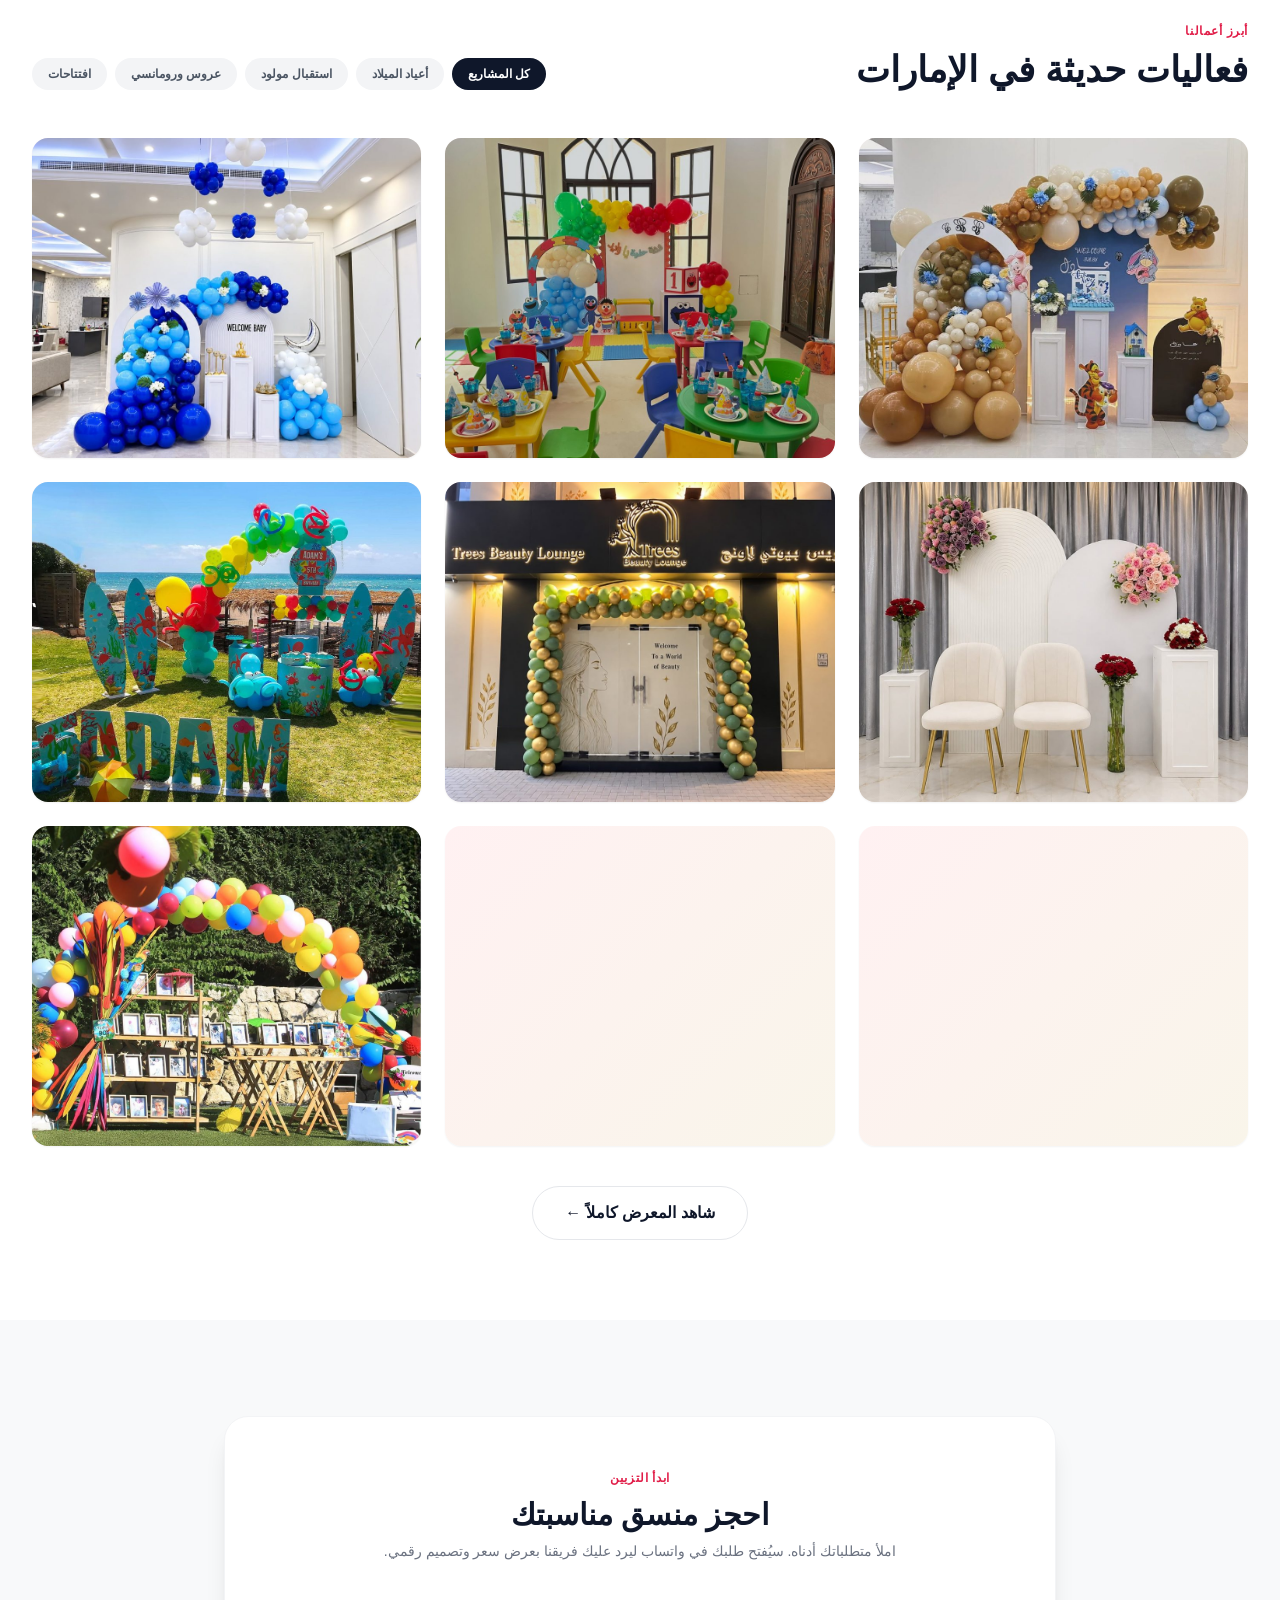
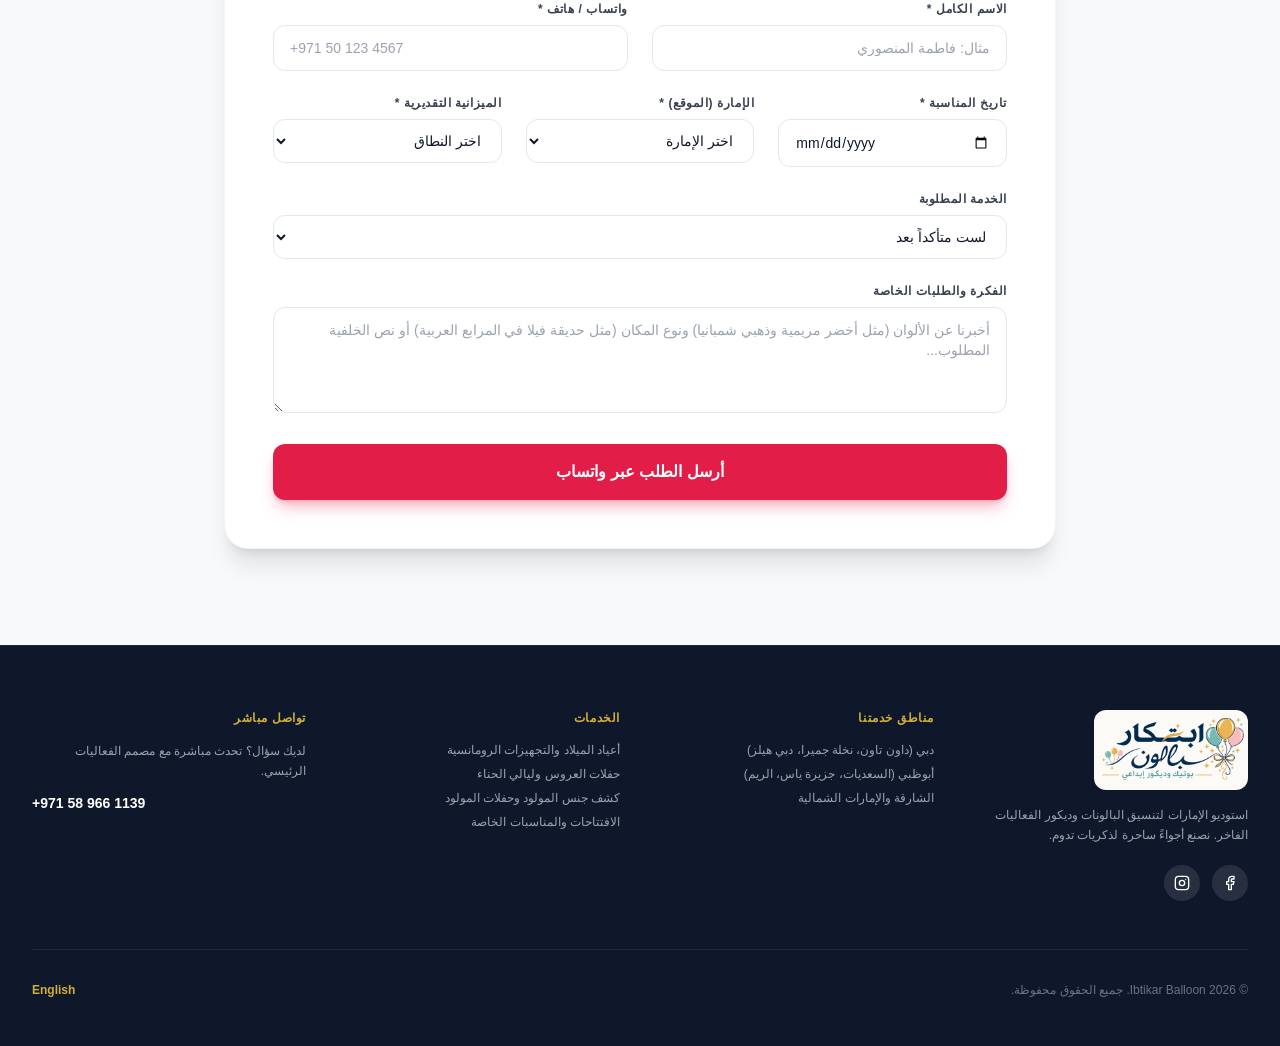
==== commit 5af249f8: "Point internal links at clean URLs (no /index.html) to avoid duplicate URLs Co-Authored-By: Claude S" ====
--- a/ar/index.html
+++ b/ar/index.html
@@ -178,7 +178,7 @@
           <svg class="w-4 h-4" viewBox="0 0 24 24" fill="none" stroke="currentColor" stroke-width="2" stroke-linecap="round" stroke-linejoin="round" aria-hidden="true"><rect x="2" y="2" width="20" height="20" rx="5"/><circle cx="12" cy="12" r="4"/><line x1="17.5" y1="6.5" x2="17.51" y2="6.5"/></svg>
         </a>
         </div>
-        <a href="../index.html" hreflang="en" lang="en" class="lang-toggle text-sm font-semibold text-brand-gold border border-brand-gold/40 px-3 py-2 rounded-full hover:bg-brand-gold-light transition">English</a>
+        <a href="../" hreflang="en" lang="en" class="lang-toggle text-sm font-semibold text-brand-gold border border-brand-gold/40 px-3 py-2 rounded-full hover:bg-brand-gold-light transition">English</a>
         <a href="https://wa.me/971589661139?text=%D9%85%D8%B1%D8%AD%D8%A8%D8%A7%D9%8B%D8%8C%20%D8%A3%D8%B1%D8%BA%D8%A8%20%D8%A8%D8%A7%D9%84%D8%A7%D8%B3%D8%AA%D9%81%D8%B3%D8%A7%D8%B1%20%D8%B9%D9%86%20%D8%AF%D9%8A%D9%83%D9%88%D8%B1%20%D8%A8%D8%A7%D9%84%D9%88%D9%86%D8%A7%D8%AA%20%D9%84%D9%85%D9%86%D8%A7%D8%B3%D8%A8%D8%A9." class="inline-flex items-center gap-2 text-sm font-semibold text-emerald-600 bg-emerald-50 px-4 py-2.5 rounded-full hover:bg-emerald-100 transition" target="_blank" rel="noopener noreferrer">
           <svg class="w-4 h-4 fill-current" viewBox="0 0 24 24" aria-hidden="true"><path d="M12.031 6.172c-3.181 0-5.767 2.586-5.768 5.766-.001 1.298.38 2.27 1.019 3.287l-.582 2.128 2.182-.573c.978.58 1.911.928 3.145.929 3.178 0 5.767-2.587 5.768-5.766 0-3.18-2.587-5.771-5.764-5.771zm3.392 8.244c-.144.405-.837.774-1.17.824-.299.045-.677.063-1.092-.069-.252-.08-.575-.187-.988-.365-1.739-.751-2.874-2.502-2.961-2.617-.087-.116-.708-.94-.708-1.793s.448-1.273.607-1.446c.159-.173.346-.217.462-.217l.332.006c.106.005.249-.04.39.298.144.347.491 1.2.534 1.287.043.087.072.188.014.304-.058.116-.087.188-.173.289l-.26.304c-.087.086-.177.18-.076.354.101.174.449.741.964 1.201.662.591 1.221.774 1.394.86s.275.072.376-.043c.101-.116.433-.506.549-.68.116-.173.231-.145.39-.087s1.011.477 1.184.564.289.13.332.202c.043.072.043.419-.101.824z"/></svg>
           <span>تواصل عبر واتساب</span>
@@ -205,7 +205,7 @@
           <svg class="w-4 h-4" viewBox="0 0 24 24" fill="none" stroke="currentColor" stroke-width="2" stroke-linecap="round" stroke-linejoin="round" aria-hidden="true"><rect x="2" y="2" width="20" height="20" rx="5"/><circle cx="12" cy="12" r="4"/><line x1="17.5" y1="6.5" x2="17.51" y2="6.5"/></svg>
         </a>
         </div>
-      <a href="../index.html" hreflang="en" lang="en" class="lang-toggle block text-brand-gold font-semibold">English</a>
+      <a href="../" hreflang="en" lang="en" class="lang-toggle block text-brand-gold font-semibold">English</a>
     </div>
   </header>
 
@@ -505,7 +505,7 @@
         </div>
       </div>
       <div class="text-center mt-10">
-        <a href="gallery/index.html" class="inline-block px-8 py-3.5 bg-white border border-gray-200 hover:bg-gray-50 font-semibold rounded-full transition">شاهد المعرض كاملاً ←</a>
+        <a href="gallery/" class="inline-block px-8 py-3.5 bg-white border border-gray-200 hover:bg-gray-50 font-semibold rounded-full transition">شاهد المعرض كاملاً ←</a>
       </div>
     </div>
   </section>
@@ -636,7 +636,7 @@
       <div class="pt-8 flex flex-col sm:flex-row items-center justify-between text-xs text-gray-500 gap-4">
         <p>© <span id="year">2026</span> Ibtikar Balloon. <span>جميع الحقوق محفوظة.</span></p>
         <div class="flex gap-6">
-          <a href="../index.html" hreflang="en" lang="en" class="lang-toggle text-brand-gold hover:underline font-semibold">English</a>
+          <a href="../" hreflang="en" lang="en" class="lang-toggle text-brand-gold hover:underline font-semibold">English</a>
         </div>
       </div>
     </div>
